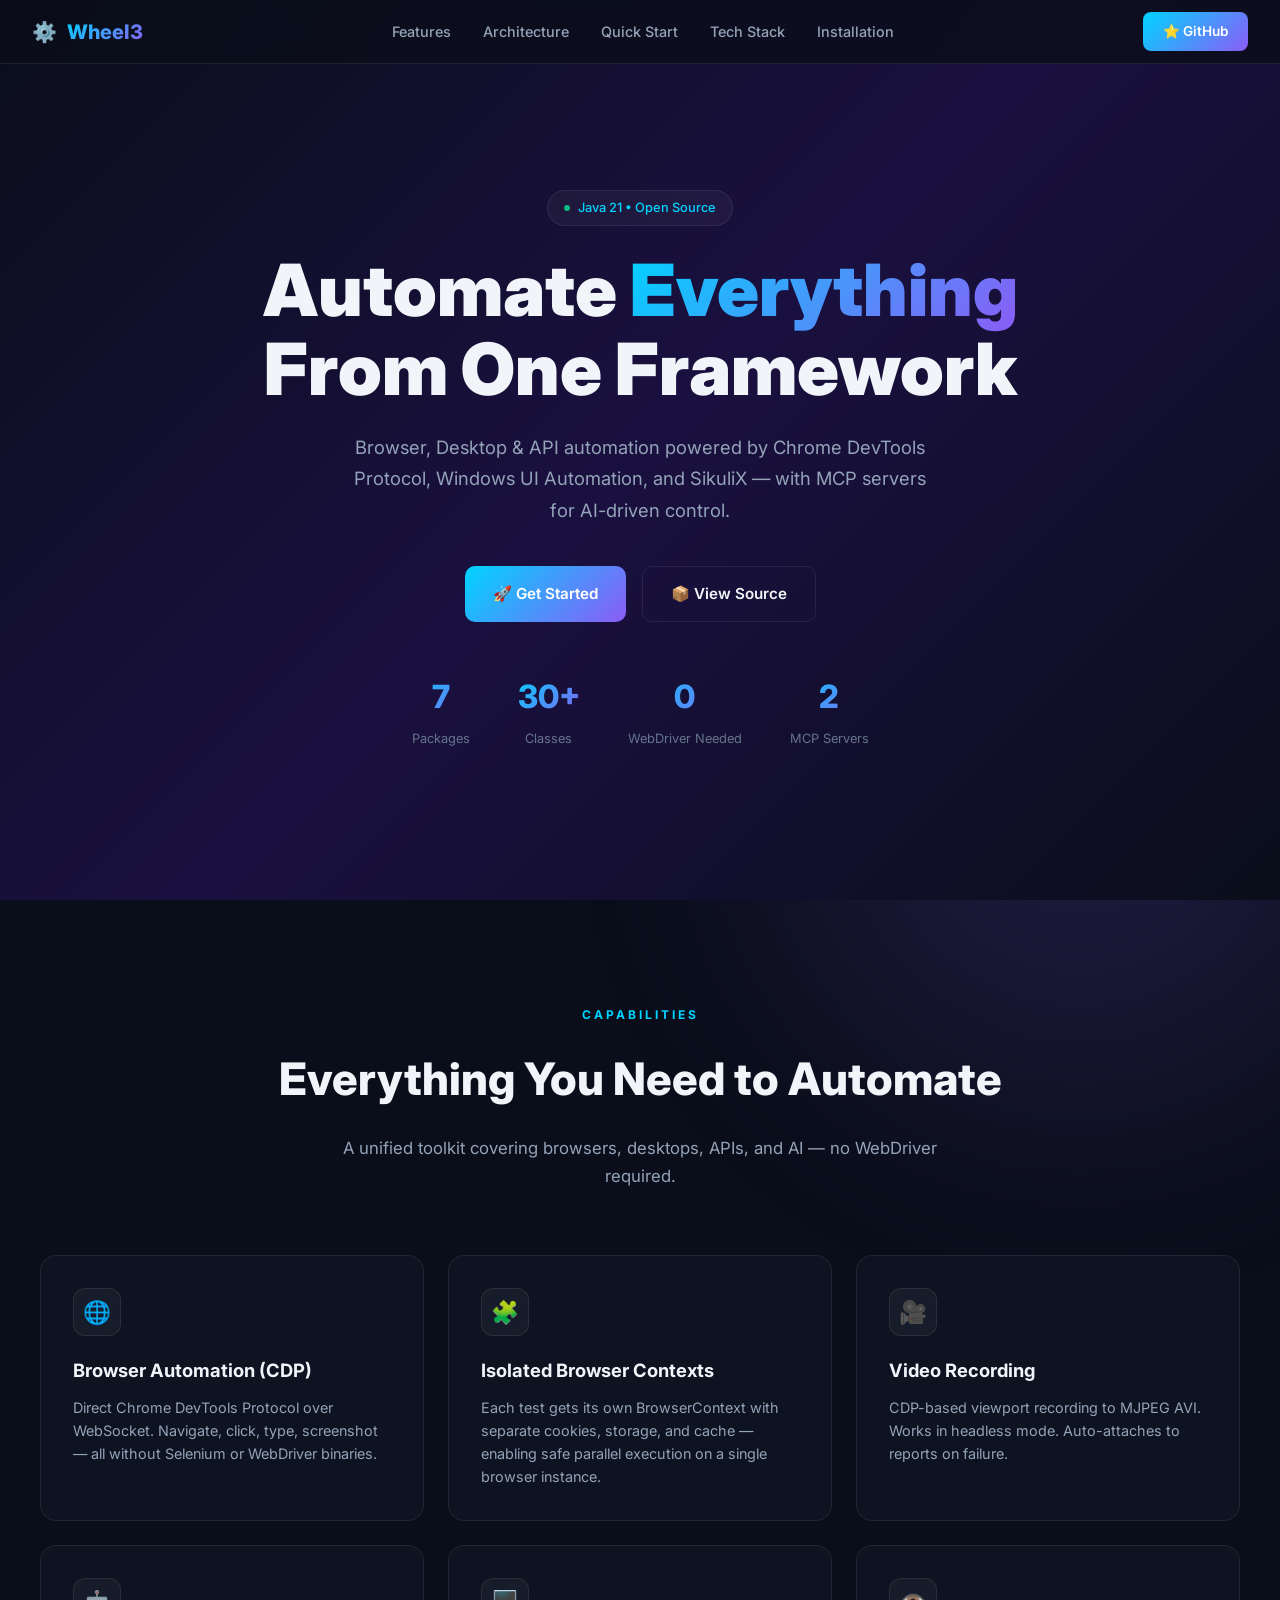
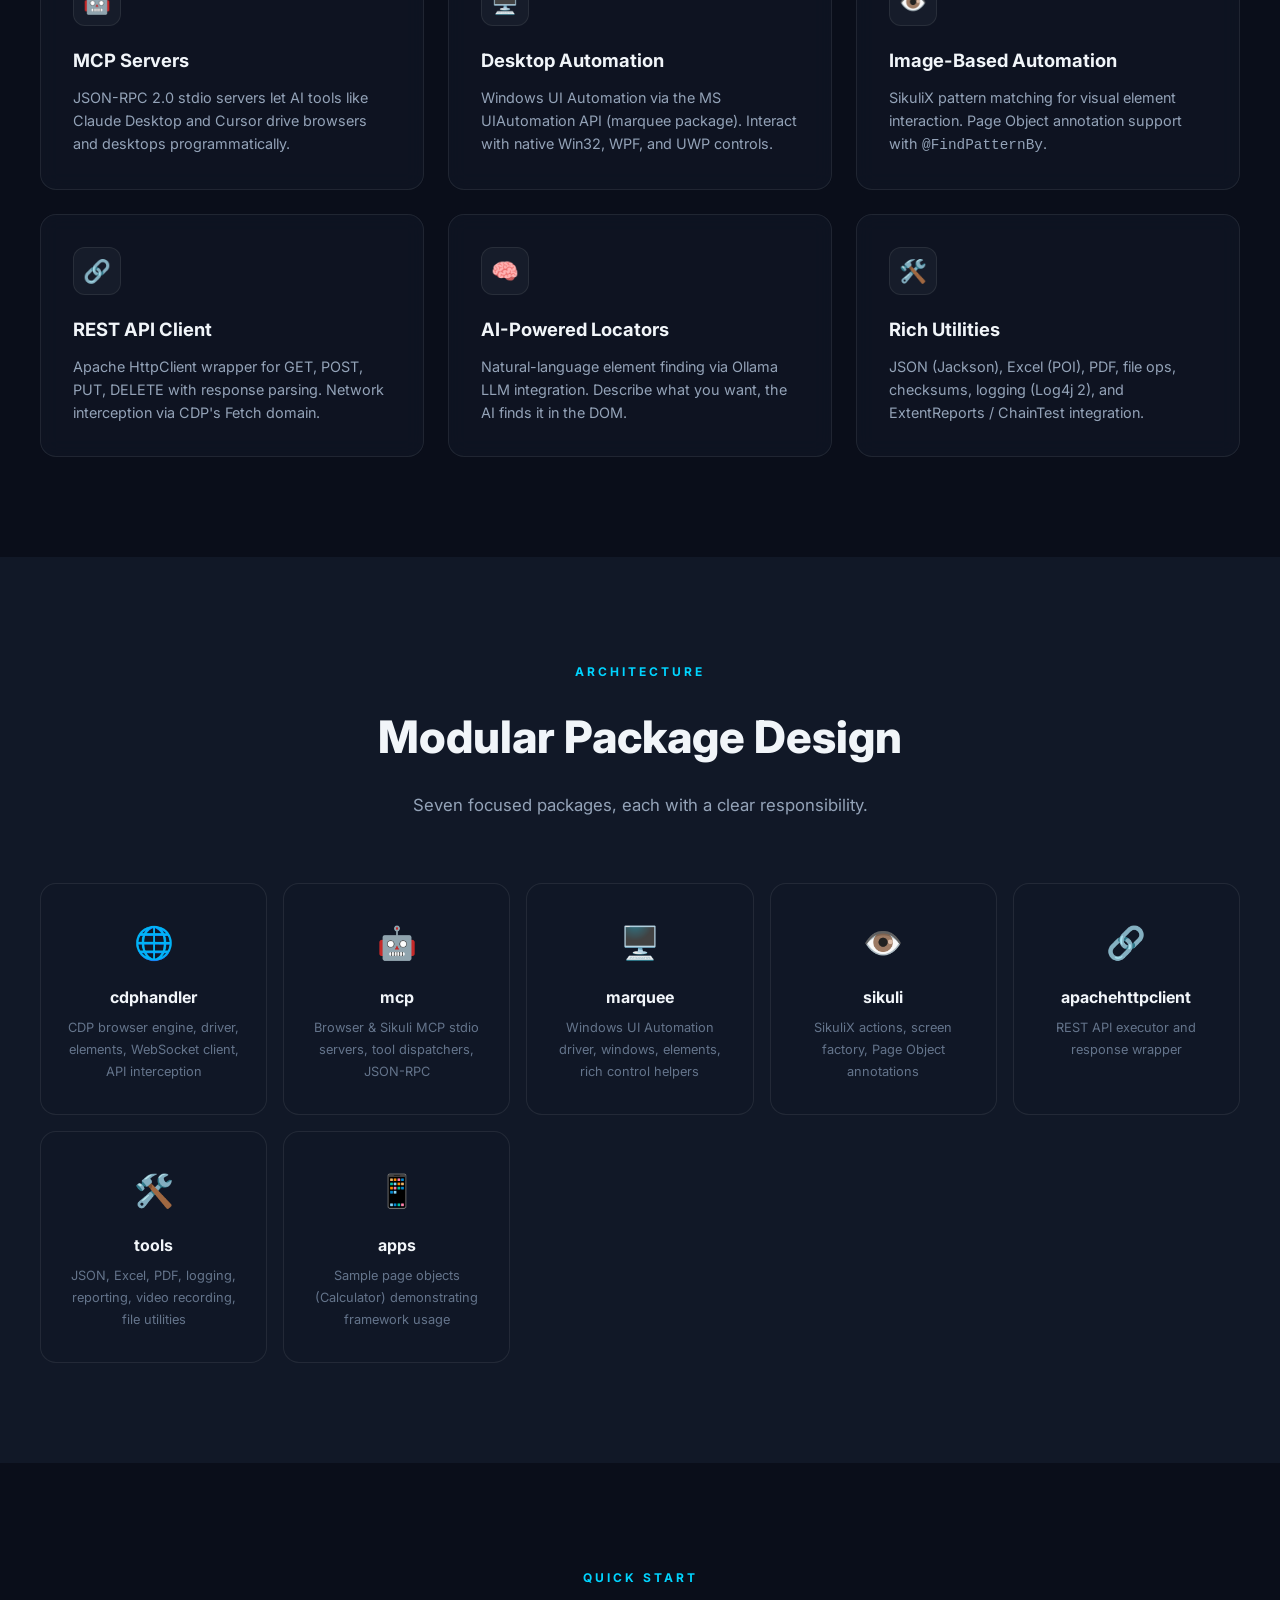
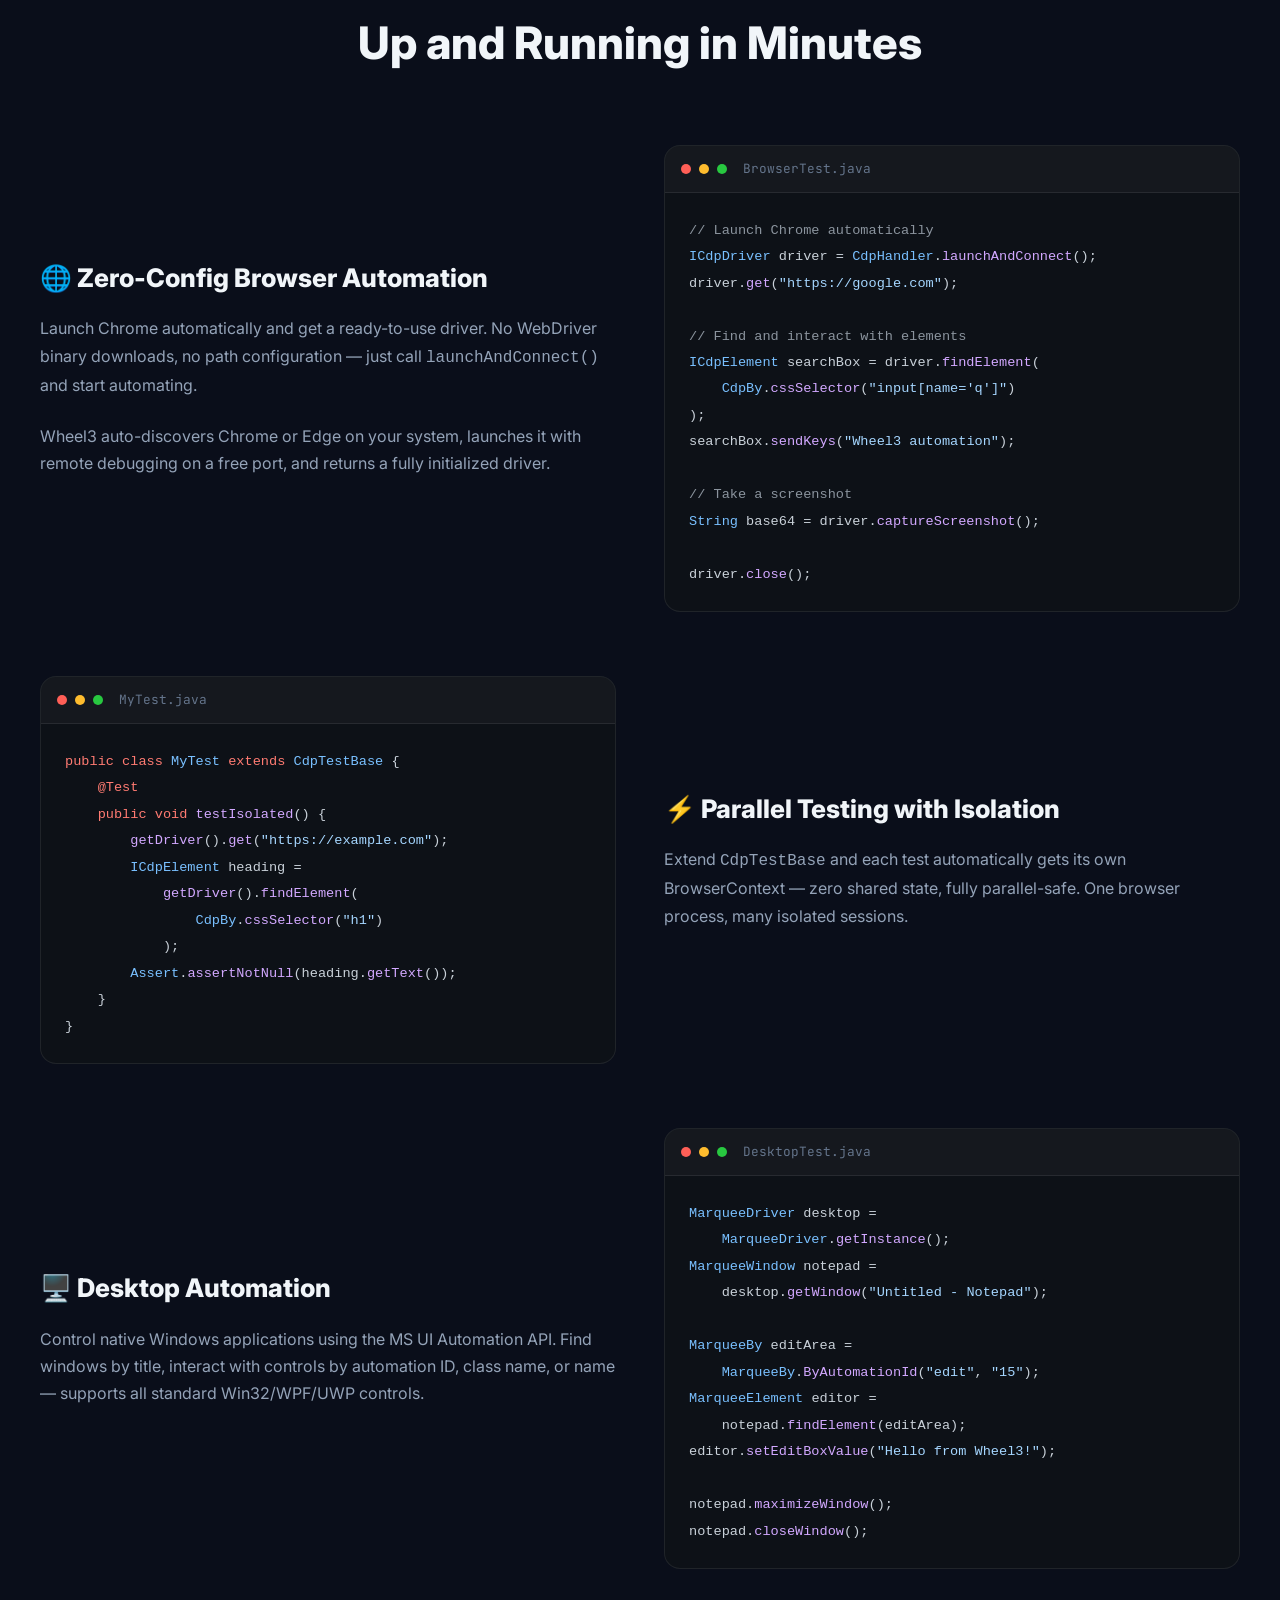
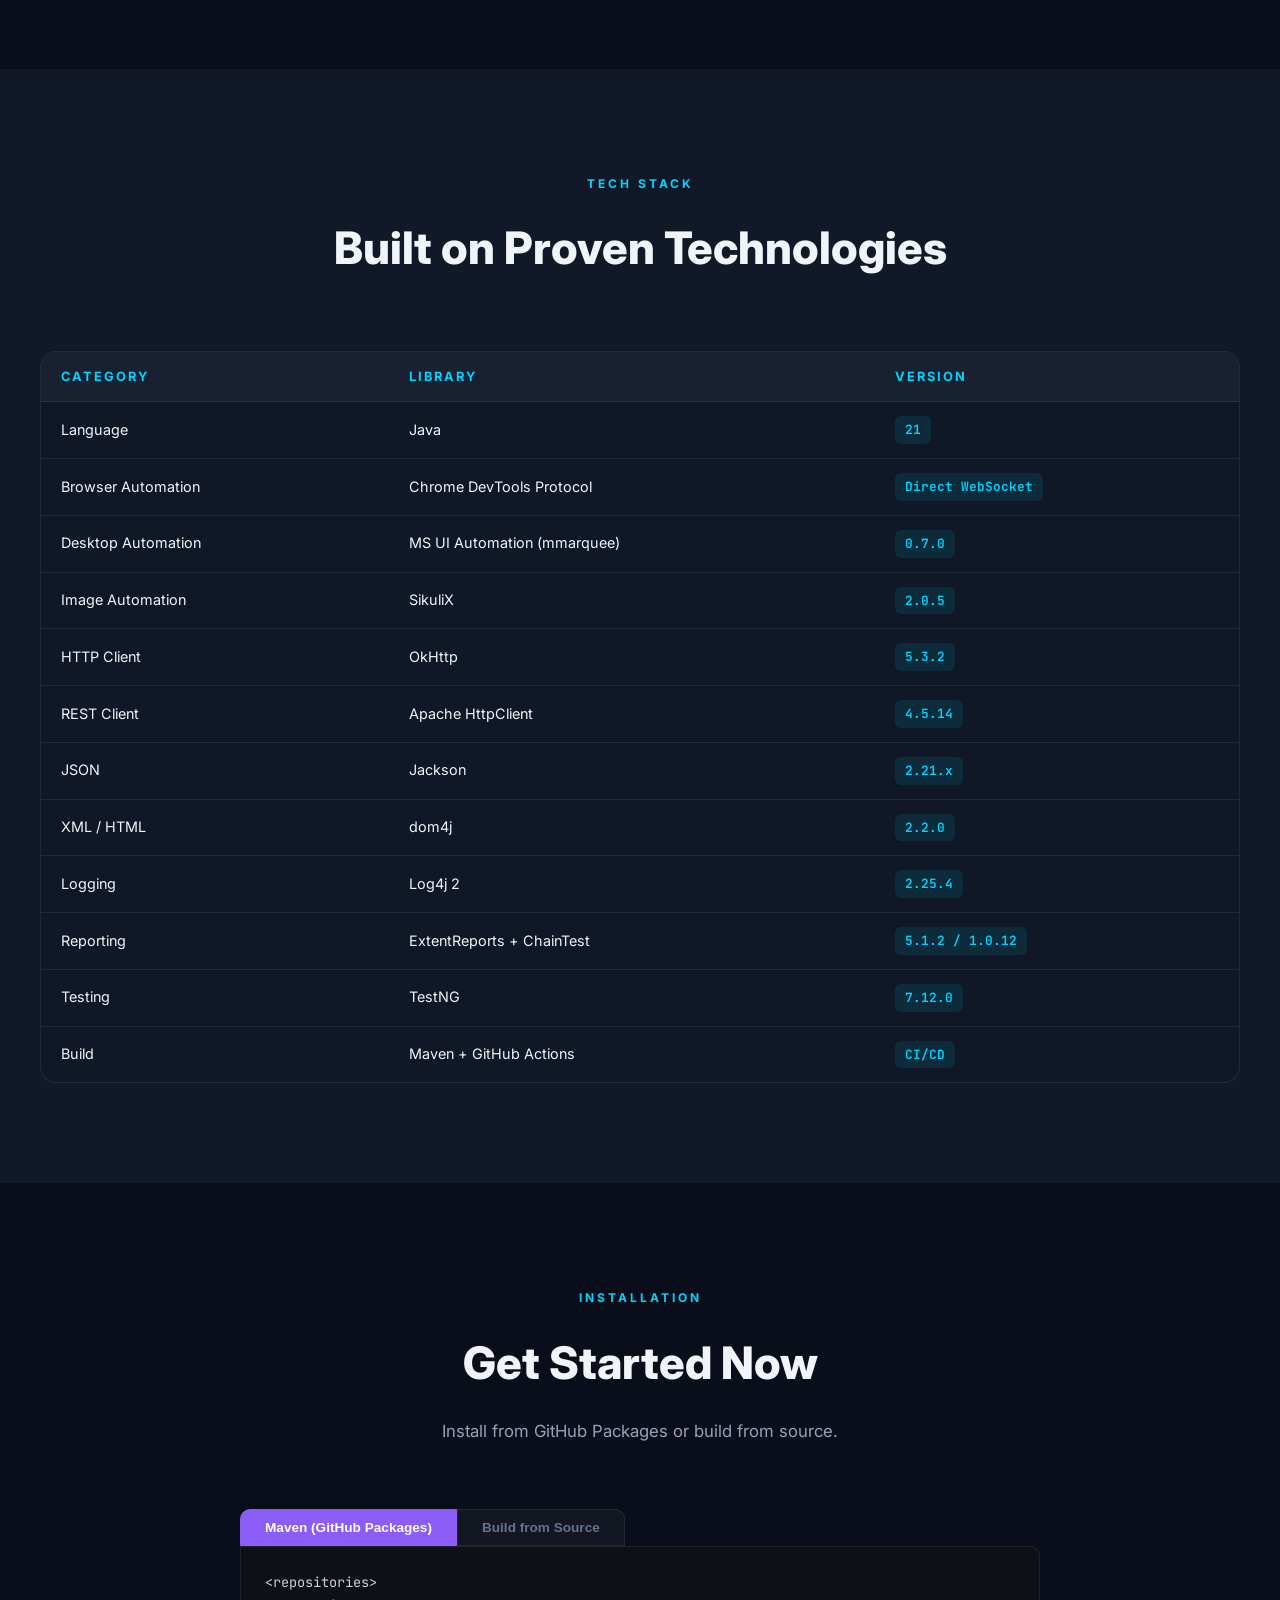
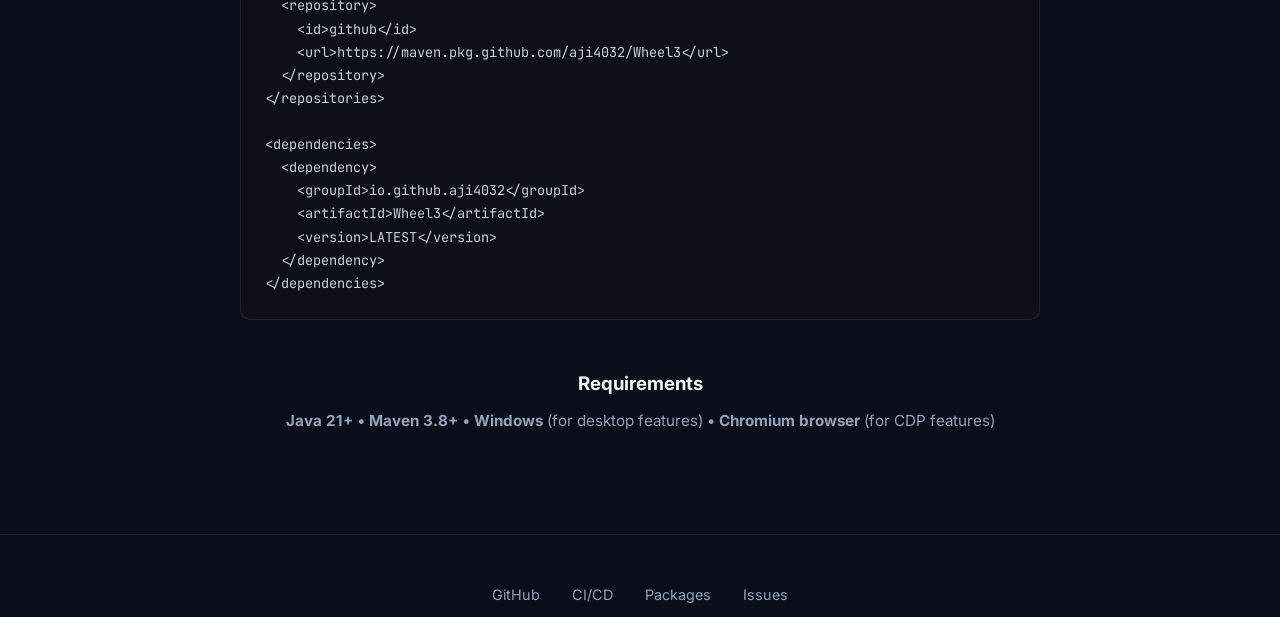
==== docs/index.html @ 2f79ff1a "[Ajith] || Enable Github pages" ====
<!DOCTYPE html>
<html lang="en">
<head>
  <meta charset="UTF-8" />
  <meta name="viewport" content="width=device-width, initial-scale=1.0" />
  <title>Wheel3 — Java Automation Framework</title>
  <meta name="description" content="A Java automation framework for browser, desktop, and API testing — powered by Chrome DevTools Protocol (CDP), Windows UI Automation, and SikuliX." />
  <meta name="keywords" content="Java, automation, CDP, Chrome DevTools Protocol, desktop testing, SikuliX, MCP, UI Automation" />
  <meta property="og:title" content="Wheel3 — Java Automation Framework" />
  <meta property="og:description" content="Browser, Desktop & API automation powered by CDP, Windows UI Automation, and SikuliX." />
  <meta property="og:type" content="website" />
  <link rel="stylesheet" href="style.css" />
</head>
<body>

<!-- Background Effects -->
<div class="bg-grid"></div>
<div class="bg-glow bg-glow--cyan"></div>
<div class="bg-glow bg-glow--violet"></div>

<!-- Navbar -->
<nav class="navbar" id="navbar">
  <a href="#" class="nav-brand">⚙️ <span>Wheel3</span></a>
  <ul class="nav-links" id="navLinks">
    <li><a href="#features">Features</a></li>
    <li><a href="#architecture">Architecture</a></li>
    <li><a href="#quickstart">Quick Start</a></li>
    <li><a href="#techstack">Tech Stack</a></li>
    <li><a href="#installation">Installation</a></li>
  </ul>
  <a href="https://github.com/aji4032/Wheel3" class="nav-cta" target="_blank">⭐ GitHub</a>
  <button class="mobile-toggle" id="mobileToggle" aria-label="Toggle menu">☰</button>
</nav>

<!-- Hero Section -->
<section class="hero" id="hero">
  <div class="hero-content">
    <div class="hero-badge">
      <span class="dot"></span>
      Java 21 &bull; Open Source
    </div>
    <h1>
      Automate <span class="gradient-text">Everything</span><br/>
      From One Framework
    </h1>
    <p>Browser, Desktop & API automation powered by Chrome DevTools Protocol, Windows UI Automation, and SikuliX — with MCP servers for AI-driven control.</p>
    <div class="hero-actions">
      <a href="#quickstart" class="btn btn--primary">🚀 Get Started</a>
      <a href="https://github.com/aji4032/Wheel3" class="btn btn--outline" target="_blank">📦 View Source</a>
    </div>
    <div class="hero-stats">
      <div class="hero-stat">
        <div class="value">7</div>
        <div class="label">Packages</div>
      </div>
      <div class="hero-stat">
        <div class="value">30+</div>
        <div class="label">Classes</div>
      </div>
      <div class="hero-stat">
        <div class="value">0</div>
        <div class="label">WebDriver Needed</div>
      </div>
      <div class="hero-stat">
        <div class="value">2</div>
        <div class="label">MCP Servers</div>
      </div>
    </div>
  </div>
</section>

<!-- Features -->
<section id="features">
  <div class="container">
    <div class="section-header fade-in">
      <span class="section-label">Capabilities</span>
      <h2 class="section-title">Everything You Need to Automate</h2>
      <p class="section-desc">A unified toolkit covering browsers, desktops, APIs, and AI — no WebDriver required.</p>
    </div>
    <div class="features-grid">
      <div class="feature-card fade-in">
        <div class="feature-icon">🌐</div>
        <h3>Browser Automation (CDP)</h3>
        <p>Direct Chrome DevTools Protocol over WebSocket. Navigate, click, type, screenshot — all without Selenium or WebDriver binaries.</p>
      </div>
      <div class="feature-card fade-in">
        <div class="feature-icon">🧩</div>
        <h3>Isolated Browser Contexts</h3>
        <p>Each test gets its own BrowserContext with separate cookies, storage, and cache — enabling safe parallel execution on a single browser instance.</p>
      </div>
      <div class="feature-card fade-in">
        <div class="feature-icon">🎥</div>
        <h3>Video Recording</h3>
        <p>CDP-based viewport recording to MJPEG AVI. Works in headless mode. Auto-attaches to reports on failure.</p>
      </div>
      <div class="feature-card fade-in">
        <div class="feature-icon">🤖</div>
        <h3>MCP Servers</h3>
        <p>JSON-RPC 2.0 stdio servers let AI tools like Claude Desktop and Cursor drive browsers and desktops programmatically.</p>
      </div>
      <div class="feature-card fade-in">
        <div class="feature-icon">🖥️</div>
        <h3>Desktop Automation</h3>
        <p>Windows UI Automation via the MS UIAutomation API (marquee package). Interact with native Win32, WPF, and UWP controls.</p>
      </div>
      <div class="feature-card fade-in">
        <div class="feature-icon">👁️</div>
        <h3>Image-Based Automation</h3>
        <p>SikuliX pattern matching for visual element interaction. Page Object annotation support with <code>@FindPatternBy</code>.</p>
      </div>
      <div class="feature-card fade-in">
        <div class="feature-icon">🔗</div>
        <h3>REST API Client</h3>
        <p>Apache HttpClient wrapper for GET, POST, PUT, DELETE with response parsing. Network interception via CDP's Fetch domain.</p>
      </div>
      <div class="feature-card fade-in">
        <div class="feature-icon">🧠</div>
        <h3>AI-Powered Locators</h3>
        <p>Natural-language element finding via Ollama LLM integration. Describe what you want, the AI finds it in the DOM.</p>
      </div>
      <div class="feature-card fade-in">
        <div class="feature-icon">🛠️</div>
        <h3>Rich Utilities</h3>
        <p>JSON (Jackson), Excel (POI), PDF, file ops, checksums, logging (Log4j 2), and ExtentReports / ChainTest integration.</p>
      </div>
    </div>
  </div>
</section>

<!-- Architecture -->
<section id="architecture" style="background: var(--bg-secondary);">
  <div class="container">
    <div class="section-header fade-in">
      <span class="section-label">Architecture</span>
      <h2 class="section-title">Modular Package Design</h2>
      <p class="section-desc">Seven focused packages, each with a clear responsibility.</p>
    </div>
    <div class="arch-grid">
      <div class="arch-card fade-in">
        <div class="arch-icon">🌐</div>
        <h4>cdphandler</h4>
        <p>CDP browser engine, driver, elements, WebSocket client, API interception</p>
      </div>
      <div class="arch-card fade-in">
        <div class="arch-icon">🤖</div>
        <h4>mcp</h4>
        <p>Browser & Sikuli MCP stdio servers, tool dispatchers, JSON-RPC</p>
      </div>
      <div class="arch-card fade-in">
        <div class="arch-icon">🖥️</div>
        <h4>marquee</h4>
        <p>Windows UI Automation driver, windows, elements, rich control helpers</p>
      </div>
      <div class="arch-card fade-in">
        <div class="arch-icon">👁️</div>
        <h4>sikuli</h4>
        <p>SikuliX actions, screen factory, Page Object annotations</p>
      </div>
      <div class="arch-card fade-in">
        <div class="arch-icon">🔗</div>
        <h4>apachehttpclient</h4>
        <p>REST API executor and response wrapper</p>
      </div>
      <div class="arch-card fade-in">
        <div class="arch-icon">🛠️</div>
        <h4>tools</h4>
        <p>JSON, Excel, PDF, logging, reporting, video recording, file utilities</p>
      </div>
      <div class="arch-card fade-in">
        <div class="arch-icon">📱</div>
        <h4>apps</h4>
        <p>Sample page objects (Calculator) demonstrating framework usage</p>
      </div>
    </div>
  </div>
</section>

<!-- Quick Start -->
<section id="quickstart">
  <div class="container">
    <div class="section-header fade-in">
      <span class="section-label">Quick Start</span>
      <h2 class="section-title">Up and Running in Minutes</h2>
    </div>

    <!-- Zero-Config Browser -->
    <div class="code-section fade-in" style="margin-bottom: 4rem;">
      <div class="code-info">
        <h3>🌐 Zero-Config Browser Automation</h3>
        <p>Launch Chrome automatically and get a ready-to-use driver. No WebDriver binary downloads, no path configuration — just call <code>launchAndConnect()</code> and start automating.</p>
        <p>Wheel3 auto-discovers Chrome or Edge on your system, launches it with remote debugging on a free port, and returns a fully initialized driver.</p>
      </div>
      <div class="code-block">
        <div class="code-block-header">
          <span class="code-dot code-dot--red"></span>
          <span class="code-dot code-dot--yellow"></span>
          <span class="code-dot code-dot--green"></span>
          <span class="code-block-title">BrowserTest.java</span>
        </div>
        <pre><code><span class="cmt">// Launch Chrome automatically</span>
<span class="type">ICdpDriver</span> driver = <span class="type">CdpHandler</span>.<span class="fn">launchAndConnect</span>();
driver.<span class="fn">get</span>(<span class="str">"https://google.com"</span>);

<span class="cmt">// Find and interact with elements</span>
<span class="type">ICdpElement</span> searchBox = driver.<span class="fn">findElement</span>(
    <span class="type">CdpBy</span>.<span class="fn">cssSelector</span>(<span class="str">"input[name='q']"</span>)
);
searchBox.<span class="fn">sendKeys</span>(<span class="str">"Wheel3 automation"</span>);

<span class="cmt">// Take a screenshot</span>
<span class="type">String</span> base64 = driver.<span class="fn">captureScreenshot</span>();

driver.<span class="fn">close</span>();</code></pre>
      </div>
    </div>

    <!-- Parallel Testing -->
    <div class="code-section fade-in" style="margin-bottom: 4rem; direction: rtl;">
      <div class="code-info" style="direction: ltr;">
        <h3>⚡ Parallel Testing with Isolation</h3>
        <p>Extend <code>CdpTestBase</code> and each test automatically gets its own BrowserContext — zero shared state, fully parallel-safe. One browser process, many isolated sessions.</p>
      </div>
      <div class="code-block" style="direction: ltr;">
        <div class="code-block-header">
          <span class="code-dot code-dot--red"></span>
          <span class="code-dot code-dot--yellow"></span>
          <span class="code-dot code-dot--green"></span>
          <span class="code-block-title">MyTest.java</span>
        </div>
        <pre><code><span class="kw">public class</span> <span class="type">MyTest</span> <span class="kw">extends</span> <span class="type">CdpTestBase</span> {
    <span class="kw">@Test</span>
    <span class="kw">public void</span> <span class="fn">testIsolated</span>() {
        <span class="fn">getDriver</span>().<span class="fn">get</span>(<span class="str">"https://example.com"</span>);
        <span class="type">ICdpElement</span> heading =
            <span class="fn">getDriver</span>().<span class="fn">findElement</span>(
                <span class="type">CdpBy</span>.<span class="fn">cssSelector</span>(<span class="str">"h1"</span>)
            );
        <span class="type">Assert</span>.<span class="fn">assertNotNull</span>(heading.<span class="fn">getText</span>());
    }
}</code></pre>
      </div>
    </div>

    <!-- Desktop Automation -->
    <div class="code-section fade-in">
      <div class="code-info">
        <h3>🖥️ Desktop Automation</h3>
        <p>Control native Windows applications using the MS UI Automation API. Find windows by title, interact with controls by automation ID, class name, or name — supports all standard Win32/WPF/UWP controls.</p>
      </div>
      <div class="code-block">
        <div class="code-block-header">
          <span class="code-dot code-dot--red"></span>
          <span class="code-dot code-dot--yellow"></span>
          <span class="code-dot code-dot--green"></span>
          <span class="code-block-title">DesktopTest.java</span>
        </div>
        <pre><code><span class="type">MarqueeDriver</span> desktop =
    <span class="type">MarqueeDriver</span>.<span class="fn">getInstance</span>();
<span class="type">MarqueeWindow</span> notepad =
    desktop.<span class="fn">getWindow</span>(<span class="str">"Untitled - Notepad"</span>);

<span class="type">MarqueeBy</span> editArea =
    <span class="type">MarqueeBy</span>.<span class="fn">ByAutomationId</span>(<span class="str">"edit"</span>, <span class="str">"15"</span>);
<span class="type">MarqueeElement</span> editor =
    notepad.<span class="fn">findElement</span>(editArea);
editor.<span class="fn">setEditBoxValue</span>(<span class="str">"Hello from Wheel3!"</span>);

notepad.<span class="fn">maximizeWindow</span>();
notepad.<span class="fn">closeWindow</span>();</code></pre>
      </div>
    </div>
  </div>
</section>

<!-- Tech Stack -->
<section id="techstack" style="background: var(--bg-secondary);">
  <div class="container">
    <div class="section-header fade-in">
      <span class="section-label">Tech Stack</span>
      <h2 class="section-title">Built on Proven Technologies</h2>
    </div>
    <div class="fade-in">
      <table class="tech-table">
        <thead>
          <tr><th>Category</th><th>Library</th><th>Version</th></tr>
        </thead>
        <tbody>
          <tr><td>Language</td><td>Java</td><td><span class="tech-badge">21</span></td></tr>
          <tr><td>Browser Automation</td><td>Chrome DevTools Protocol</td><td><span class="tech-badge">Direct WebSocket</span></td></tr>
          <tr><td>Desktop Automation</td><td>MS UI Automation (mmarquee)</td><td><span class="tech-badge">0.7.0</span></td></tr>
          <tr><td>Image Automation</td><td>SikuliX</td><td><span class="tech-badge">2.0.5</span></td></tr>
          <tr><td>HTTP Client</td><td>OkHttp</td><td><span class="tech-badge">5.3.2</span></td></tr>
          <tr><td>REST Client</td><td>Apache HttpClient</td><td><span class="tech-badge">4.5.14</span></td></tr>
          <tr><td>JSON</td><td>Jackson</td><td><span class="tech-badge">2.21.x</span></td></tr>
          <tr><td>XML / HTML</td><td>dom4j</td><td><span class="tech-badge">2.2.0</span></td></tr>
          <tr><td>Logging</td><td>Log4j 2</td><td><span class="tech-badge">2.25.4</span></td></tr>
          <tr><td>Reporting</td><td>ExtentReports + ChainTest</td><td><span class="tech-badge">5.1.2 / 1.0.12</span></td></tr>
          <tr><td>Testing</td><td>TestNG</td><td><span class="tech-badge">7.12.0</span></td></tr>
          <tr><td>Build</td><td>Maven + GitHub Actions</td><td><span class="tech-badge">CI/CD</span></td></tr>
        </tbody>
      </table>
    </div>
  </div>
</section>

<!-- Installation -->
<section id="installation">
  <div class="container">
    <div class="section-header fade-in">
      <span class="section-label">Installation</span>
      <h2 class="section-title">Get Started Now</h2>
      <p class="section-desc">Install from GitHub Packages or build from source.</p>
    </div>
    <div class="fade-in" style="max-width: 800px; margin: 0 auto;">
      <div class="install-tabs">
        <button class="install-tab active" data-tab="maven">Maven (GitHub Packages)</button>
        <button class="install-tab" data-tab="source">Build from Source</button>
      </div>
      <div class="install-content active" id="tab-maven">
<pre>&lt;repositories&gt;
  &lt;repository&gt;
    &lt;id&gt;github&lt;/id&gt;
    &lt;url&gt;https://maven.pkg.github.com/aji4032/Wheel3&lt;/url&gt;
  &lt;/repository&gt;
&lt;/repositories&gt;

&lt;dependencies&gt;
  &lt;dependency&gt;
    &lt;groupId&gt;io.github.aji4032&lt;/groupId&gt;
    &lt;artifactId&gt;Wheel3&lt;/artifactId&gt;
    &lt;version&gt;LATEST&lt;/version&gt;
  &lt;/dependency&gt;
&lt;/dependencies&gt;</pre>
      </div>
      <div class="install-content" id="tab-source">
<pre>git clone https://github.com/aji4032/Wheel3.git
cd Wheel3
mvn clean package</pre>
      </div>
    </div>

    <div style="text-align: center; margin-top: 3rem;" class="fade-in">
      <h3 style="margin-bottom: 0.5rem;">Requirements</h3>
      <p style="color: var(--text-secondary); font-size: 0.95rem;">
        <strong>Java 21+</strong> &bull;
        <strong>Maven 3.8+</strong> &bull;
        <strong>Windows</strong> (for desktop features) &bull;
        <strong>Chromium browser</strong> (for CDP features)
      </p>
    </div>
  </div>
</section>

<!-- Footer -->
<footer class="footer">
  <div class="footer-links">
    <a href="https://github.com/aji4032/Wheel3" target="_blank">GitHub</a>
    <a href="https://github.com/aji4032/Wheel3/actions" target="_blank">CI/CD</a>
    <a href="https://github.com/aji4032/Wheel3/packages" target="_blank">Packages</a>
    <a href="https://github.com/aji4032/Wheel3/issues" target="_blank">Issues</a>
  </div>
  <p>Built with ❤️ by <a href="https://github.com/aji4032" target="_blank">aji4032</a> &bull; Wheel3 Automation Framework</p>
</footer>

<script>
// Navbar scroll effect
const navbar = document.getElementById('navbar');
window.addEventListener('scroll', () => {
  navbar.classList.toggle('scrolled', window.scrollY > 50);
});

// Mobile menu toggle
document.getElementById('mobileToggle').addEventListener('click', () => {
  document.getElementById('navLinks').classList.toggle('open');
});

// Scroll-triggered fade-in
const observer = new IntersectionObserver((entries) => {
  entries.forEach((entry, i) => {
    if (entry.isIntersecting) {
      setTimeout(() => entry.target.classList.add('visible'), i * 80);
      observer.unobserve(entry.target);
    }
  });
}, { threshold: 0.1 });
document.querySelectorAll('.fade-in').forEach(el => observer.observe(el));

// Install tabs
document.querySelectorAll('.install-tab').forEach(tab => {
  tab.addEventListener('click', () => {
    document.querySelectorAll('.install-tab').forEach(t => t.classList.remove('active'));
    document.querySelectorAll('.install-content').forEach(c => c.classList.remove('active'));
    tab.classList.add('active');
    document.getElementById('tab-' + tab.dataset.tab).classList.add('active');
  });
});
</script>

</body>
</html>
---- docs/style.css ----
/* ===== Reset & Base ===== */
@import url('https://fonts.googleapis.com/css2?family=Inter:wght@300;400;500;600;700;800;900&family=JetBrains+Mono:wght@400;500;600&display=swap');

*, *::before, *::after { margin: 0; padding: 0; box-sizing: border-box; }

:root {
  --bg-primary: #0a0e1a;
  --bg-secondary: #111827;
  --bg-card: rgba(17, 24, 39, 0.6);
  --bg-glass: rgba(255,255,255,0.04);
  --border-glass: rgba(255,255,255,0.08);
  --text-primary: #f1f5f9;
  --text-secondary: #94a3b8;
  --text-muted: #64748b;
  --accent-cyan: #00d4ff;
  --accent-violet: #8b5cf6;
  --accent-pink: #ec4899;
  --accent-green: #10b981;
  --accent-orange: #f59e0b;
  --gradient-primary: linear-gradient(135deg, #00d4ff, #8b5cf6);
  --gradient-hero: linear-gradient(135deg, #0a0e1a 0%, #1a1040 50%, #0a0e1a 100%);
  --radius: 16px;
  --radius-sm: 10px;
  --shadow-glow: 0 0 60px rgba(0,212,255,0.08);
  --transition: 0.3s cubic-bezier(0.4, 0, 0.2, 1);
}

html { scroll-behavior: smooth; font-size: 16px; }

body {
  font-family: 'Inter', -apple-system, sans-serif;
  background: var(--bg-primary);
  color: var(--text-primary);
  line-height: 1.7;
  overflow-x: hidden;
}

/* ===== Scrollbar ===== */
::-webkit-scrollbar { width: 8px; }
::-webkit-scrollbar-track { background: var(--bg-primary); }
::-webkit-scrollbar-thumb { background: var(--accent-violet); border-radius: 4px; }

/* ===== Animated Background ===== */
.bg-grid {
  position: fixed; inset: 0; z-index: 0; pointer-events: none;
  background-image:
    linear-gradient(rgba(255,255,255,0.02) 1px, transparent 1px),
    linear-gradient(90deg, rgba(255,255,255,0.02) 1px, transparent 1px);
  background-size: 60px 60px;
}

.bg-glow {
  position: fixed; z-index: 0; pointer-events: none;
  width: 600px; height: 600px; border-radius: 50%;
  filter: blur(120px); opacity: 0.15;
}
.bg-glow--cyan { top: -200px; left: -100px; background: var(--accent-cyan); }
.bg-glow--violet { bottom: -200px; right: -100px; background: var(--accent-violet); }

/* ===== Navbar ===== */
.navbar {
  position: fixed; top: 0; left: 0; right: 0; z-index: 100;
  padding: 0 2rem; height: 64px;
  display: flex; align-items: center; justify-content: space-between;
  background: rgba(10, 14, 26, 0.8);
  backdrop-filter: blur(20px);
  border-bottom: 1px solid var(--border-glass);
  transition: var(--transition);
}
.navbar.scrolled { box-shadow: 0 4px 30px rgba(0,0,0,0.3); }
.nav-brand {
  display: flex; align-items: center; gap: 10px;
  font-weight: 800; font-size: 1.25rem;
  text-decoration: none; color: var(--text-primary);
}
.nav-brand span {
  background: var(--gradient-primary);
  -webkit-background-clip: text; -webkit-text-fill-color: transparent;
}
.nav-links { display: flex; gap: 2rem; list-style: none; }
.nav-links a {
  color: var(--text-secondary); text-decoration: none;
  font-size: 0.9rem; font-weight: 500;
  transition: var(--transition); position: relative;
}
.nav-links a:hover { color: var(--text-primary); }
.nav-links a::after {
  content: ''; position: absolute; bottom: -4px; left: 0;
  width: 0; height: 2px;
  background: var(--gradient-primary);
  transition: var(--transition);
}
.nav-links a:hover::after { width: 100%; }
.nav-cta {
  padding: 8px 20px; border-radius: 8px; font-size: 0.85rem;
  font-weight: 600; text-decoration: none;
  background: var(--gradient-primary); color: #fff;
  transition: var(--transition);
}
.nav-cta:hover { transform: translateY(-1px); box-shadow: 0 4px 20px rgba(0,212,255,0.3); }

.mobile-toggle { display: none; background: none; border: none; color: var(--text-primary); cursor: pointer; font-size: 1.5rem; }

/* ===== Hero ===== */
.hero {
  position: relative; z-index: 1;
  min-height: 100vh; display: flex; align-items: center; justify-content: center;
  text-align: center; padding: 120px 2rem 80px;
  background: var(--gradient-hero);
}
.hero-content { max-width: 800px; }
.hero-badge {
  display: inline-flex; align-items: center; gap: 8px;
  padding: 6px 16px; border-radius: 999px; font-size: 0.8rem;
  background: var(--bg-glass); border: 1px solid var(--border-glass);
  color: var(--accent-cyan); font-weight: 500;
  margin-bottom: 1.5rem;
  animation: fadeInUp 0.6s ease;
}
.hero-badge .dot { width: 6px; height: 6px; border-radius: 50%; background: var(--accent-green); animation: pulse 2s infinite; }

.hero h1 {
  font-size: clamp(2.5rem, 6vw, 4.5rem);
  font-weight: 900; line-height: 1.1;
  margin-bottom: 1.5rem;
  animation: fadeInUp 0.6s ease 0.1s both;
}
.hero h1 .gradient-text {
  background: var(--gradient-primary);
  -webkit-background-clip: text; -webkit-text-fill-color: transparent;
}
.hero p {
  font-size: 1.15rem; color: var(--text-secondary);
  max-width: 600px; margin: 0 auto 2.5rem;
  animation: fadeInUp 0.6s ease 0.2s both;
}
.hero-actions {
  display: flex; gap: 1rem; justify-content: center; flex-wrap: wrap;
  animation: fadeInUp 0.6s ease 0.3s both;
}
.btn {
  display: inline-flex; align-items: center; gap: 8px;
  padding: 14px 28px; border-radius: var(--radius-sm);
  font-size: 0.95rem; font-weight: 600;
  text-decoration: none; cursor: pointer; border: none;
  transition: var(--transition);
}
.btn--primary { background: var(--gradient-primary); color: #fff; }
.btn--primary:hover { transform: translateY(-2px); box-shadow: 0 8px 30px rgba(0,212,255,0.25); }
.btn--outline {
  background: transparent; color: var(--text-primary);
  border: 1px solid var(--border-glass);
}
.btn--outline:hover { border-color: var(--accent-cyan); background: var(--bg-glass); }

.hero-stats {
  display: flex; gap: 3rem; justify-content: center; margin-top: 3rem;
  animation: fadeInUp 0.6s ease 0.4s both;
}
.hero-stat { text-align: center; }
.hero-stat .value { font-size: 2rem; font-weight: 800; background: var(--gradient-primary); -webkit-background-clip: text; -webkit-text-fill-color: transparent; }
.hero-stat .label { font-size: 0.8rem; color: var(--text-muted); margin-top: 4px; }

/* ===== Sections ===== */
section { position: relative; z-index: 1; padding: 100px 2rem; }
.container { max-width: 1200px; margin: 0 auto; }
.section-header { text-align: center; margin-bottom: 4rem; }
.section-label {
  display: inline-block; font-size: 0.75rem; font-weight: 700;
  text-transform: uppercase; letter-spacing: 3px;
  color: var(--accent-cyan); margin-bottom: 1rem;
}
.section-title { font-size: clamp(1.8rem, 4vw, 2.8rem); font-weight: 800; margin-bottom: 1rem; }
.section-desc { color: var(--text-secondary); max-width: 600px; margin: 0 auto; font-size: 1.05rem; }

/* ===== Feature Cards ===== */
.features-grid {
  display: grid;
  grid-template-columns: repeat(auto-fit, minmax(320px, 1fr));
  gap: 1.5rem;
}
.feature-card {
  padding: 2rem;
  background: var(--bg-card);
  border: 1px solid var(--border-glass);
  border-radius: var(--radius);
  backdrop-filter: blur(10px);
  transition: var(--transition);
  position: relative; overflow: hidden;
}
.feature-card::before {
  content: ''; position: absolute; top: 0; left: 0; right: 0; height: 2px;
  background: var(--gradient-primary);
  transform: scaleX(0); transform-origin: left;
  transition: transform 0.4s ease;
}
.feature-card:hover::before { transform: scaleX(1); }
.feature-card:hover { transform: translateY(-4px); border-color: rgba(0,212,255,0.2); box-shadow: var(--shadow-glow); }
.feature-icon {
  width: 48px; height: 48px; border-radius: 12px;
  display: flex; align-items: center; justify-content: center;
  font-size: 1.4rem; margin-bottom: 1.2rem;
  background: var(--bg-glass); border: 1px solid var(--border-glass);
}
.feature-card h3 { font-size: 1.15rem; font-weight: 700; margin-bottom: 0.6rem; }
.feature-card p { color: var(--text-secondary); font-size: 0.9rem; line-height: 1.6; }

/* ===== Architecture ===== */
.arch-grid {
  display: grid;
  grid-template-columns: repeat(auto-fit, minmax(200px, 1fr));
  gap: 1rem;
}
.arch-card {
  text-align: center; padding: 2rem 1.5rem;
  background: var(--bg-card); border: 1px solid var(--border-glass);
  border-radius: var(--radius); transition: var(--transition);
}
.arch-card:hover { transform: translateY(-4px); border-color: rgba(139,92,246,0.3); }
.arch-card .arch-icon { font-size: 2rem; margin-bottom: 0.8rem; }
.arch-card h4 { font-size: 1rem; font-weight: 700; margin-bottom: 0.4rem; }
.arch-card p { font-size: 0.8rem; color: var(--text-muted); }

/* ===== Code Block ===== */
.code-section { display: grid; grid-template-columns: 1fr 1fr; gap: 3rem; align-items: center; }
.code-info h3 { font-size: 1.6rem; font-weight: 800; margin-bottom: 1rem; }
.code-info p { color: var(--text-secondary); margin-bottom: 1.5rem; line-height: 1.7; }
.code-block {
  background: #0d1117; border: 1px solid var(--border-glass);
  border-radius: var(--radius); overflow: hidden;
}
.code-block-header {
  display: flex; align-items: center; gap: 8px;
  padding: 12px 16px; background: rgba(255,255,255,0.03);
  border-bottom: 1px solid var(--border-glass);
}
.code-dot { width: 10px; height: 10px; border-radius: 50%; }
.code-dot--red { background: #ff5f57; }
.code-dot--yellow { background: #febc2e; }
.code-dot--green { background: #28c840; }
.code-block-title { margin-left: 8px; font-size: 0.8rem; color: var(--text-muted); font-family: 'JetBrains Mono', monospace; }
.code-block pre {
  padding: 1.5rem; overflow-x: auto; font-size: 0.85rem;
  font-family: 'JetBrains Mono', monospace; line-height: 1.8;
}
.code-block code { color: #c9d1d9; }
.code-block .kw { color: #ff7b72; }
.code-block .type { color: #79c0ff; }
.code-block .str { color: #a5d6ff; }
.code-block .cmt { color: #8b949e; }
.code-block .fn { color: #d2a8ff; }
.code-block .num { color: #79c0ff; }

/* ===== Tech Stack Table ===== */
.tech-table {
  width: 100%; border-collapse: separate; border-spacing: 0;
  background: var(--bg-card); border: 1px solid var(--border-glass);
  border-radius: var(--radius); overflow: hidden;
}
.tech-table th {
  padding: 14px 20px; text-align: left; font-size: 0.8rem;
  text-transform: uppercase; letter-spacing: 2px;
  color: var(--accent-cyan); background: var(--bg-glass);
  border-bottom: 1px solid var(--border-glass);
}
.tech-table td {
  padding: 14px 20px; font-size: 0.9rem;
  border-bottom: 1px solid var(--border-glass);
  transition: var(--transition);
}
.tech-table tr:last-child td { border-bottom: none; }
.tech-table tr:hover td { background: rgba(0,212,255,0.03); }
.tech-badge {
  display: inline-block; padding: 3px 10px;
  border-radius: 6px; font-size: 0.8rem; font-weight: 600;
  font-family: 'JetBrains Mono', monospace;
  background: rgba(0,212,255,0.1); color: var(--accent-cyan);
}

/* ===== Install Block ===== */
.install-tabs { display: flex; gap: 0; margin-bottom: 0; }
.install-tab {
  padding: 10px 24px; background: var(--bg-glass);
  border: 1px solid var(--border-glass); cursor: pointer;
  font-size: 0.85rem; font-weight: 600; color: var(--text-muted);
  transition: var(--transition);
}
.install-tab:first-child { border-radius: var(--radius-sm) 0 0 0; }
.install-tab:last-child { border-radius: 0 var(--radius-sm) 0 0; }
.install-tab.active { background: var(--accent-violet); color: #fff; border-color: var(--accent-violet); }
.install-content {
  background: #0d1117; border: 1px solid var(--border-glass);
  border-radius: 0 var(--radius-sm) var(--radius-sm) var(--radius-sm);
  padding: 1.5rem; display: none;
}
.install-content.active { display: block; }
.install-content pre {
  font-family: 'JetBrains Mono', monospace; font-size: 0.85rem;
  color: #c9d1d9; line-height: 1.7; overflow-x: auto;
}

/* ===== Footer ===== */
.footer {
  position: relative; z-index: 1;
  padding: 3rem 2rem; text-align: center;
  border-top: 1px solid var(--border-glass);
}
.footer p { color: var(--text-muted); font-size: 0.85rem; }
.footer a { color: var(--accent-cyan); text-decoration: none; }
.footer-links { display: flex; gap: 2rem; justify-content: center; margin-bottom: 1rem; }
.footer-links a { color: var(--text-secondary); font-size: 0.9rem; transition: var(--transition); }
.footer-links a:hover { color: var(--accent-cyan); }

/* ===== Animations ===== */
@keyframes fadeInUp {
  from { opacity: 0; transform: translateY(30px); }
  to { opacity: 1; transform: translateY(0); }
}
@keyframes pulse {
  0%, 100% { opacity: 1; }
  50% { opacity: 0.4; }
}
.fade-in {
  opacity: 0; transform: translateY(30px);
  transition: opacity 0.6s ease, transform 0.6s ease;
}
.fade-in.visible { opacity: 1; transform: translateY(0); }

/* ===== Responsive ===== */
@media (max-width: 768px) {
  .nav-links { display: none; }
  .mobile-toggle { display: block; }
  .nav-links.open {
    display: flex; flex-direction: column;
    position: absolute; top: 64px; left: 0; right: 0;
    background: rgba(10,14,26,0.95); backdrop-filter: blur(20px);
    padding: 1rem 2rem; gap: 1rem;
    border-bottom: 1px solid var(--border-glass);
  }
  .hero-stats { gap: 1.5rem; flex-wrap: wrap; }
  .code-section { grid-template-columns: 1fr; }
  .features-grid { grid-template-columns: 1fr; }
  .arch-grid { grid-template-columns: repeat(2, 1fr); }
}
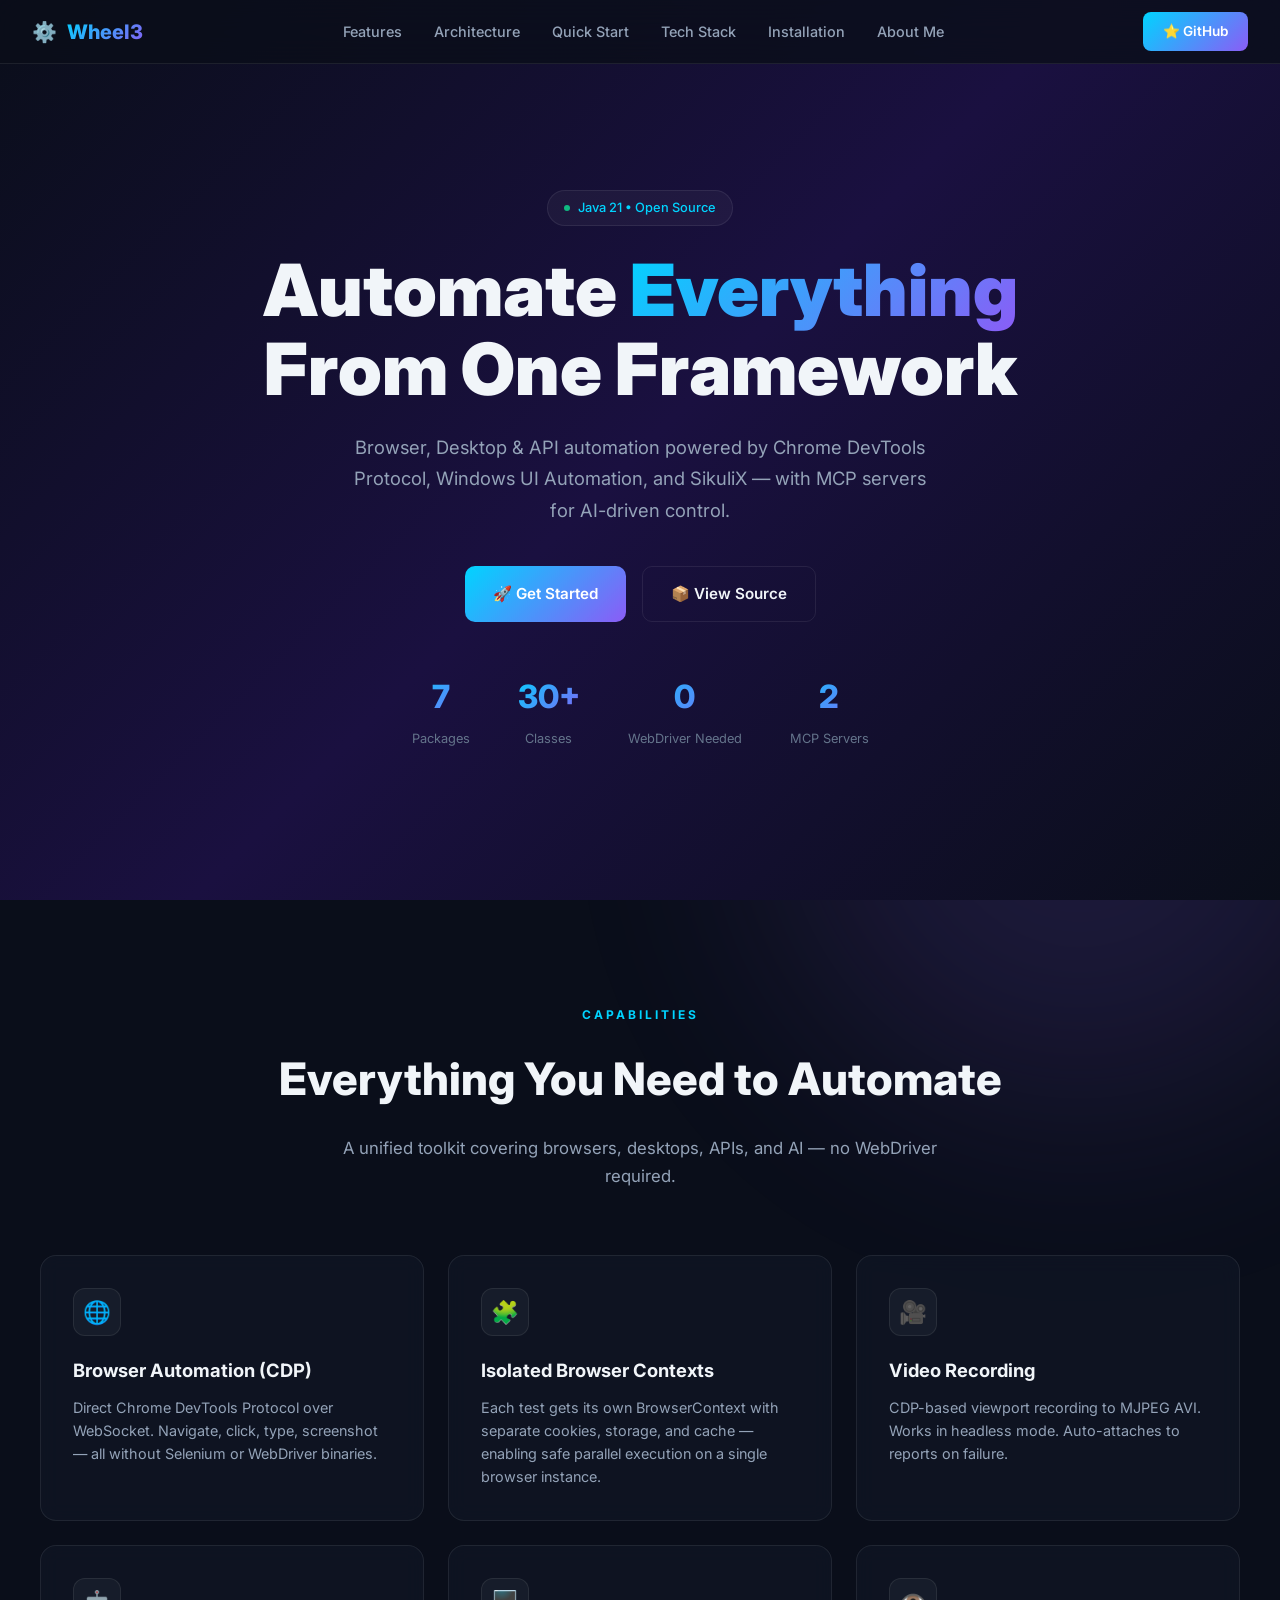
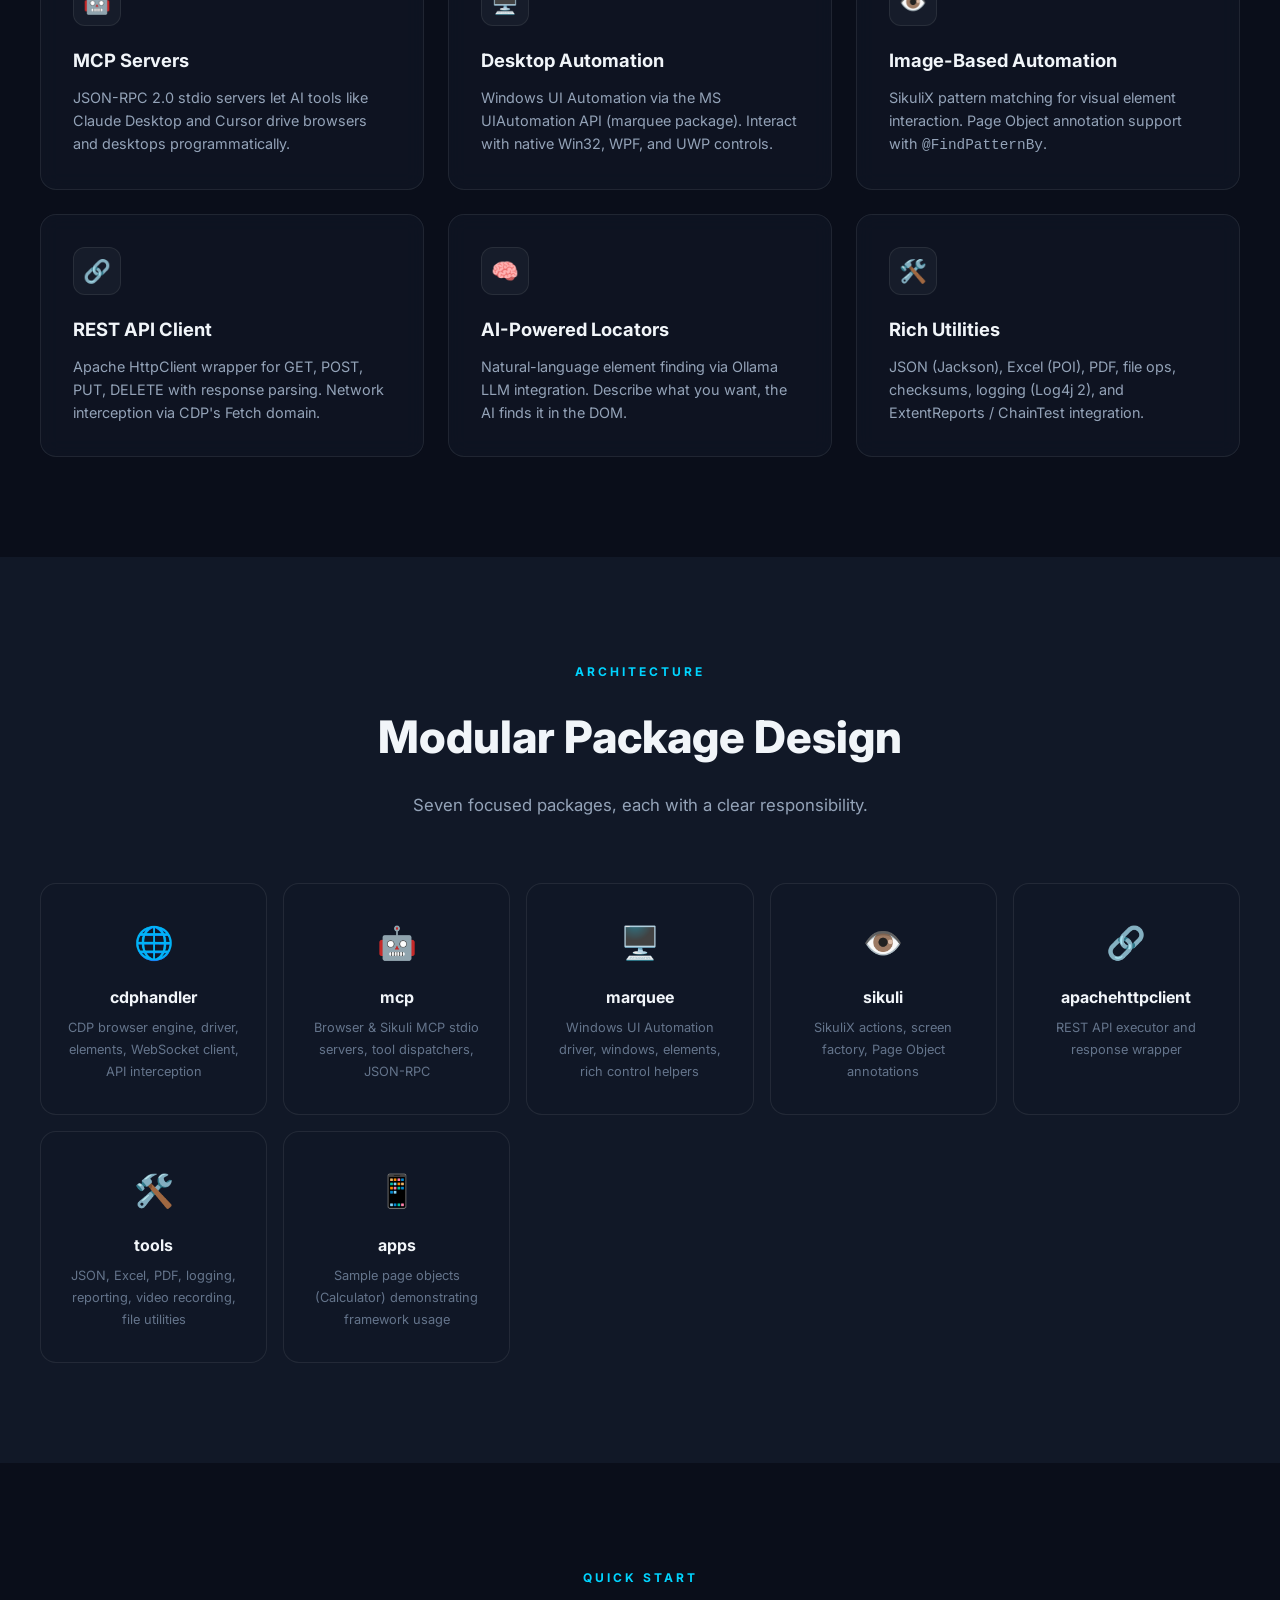
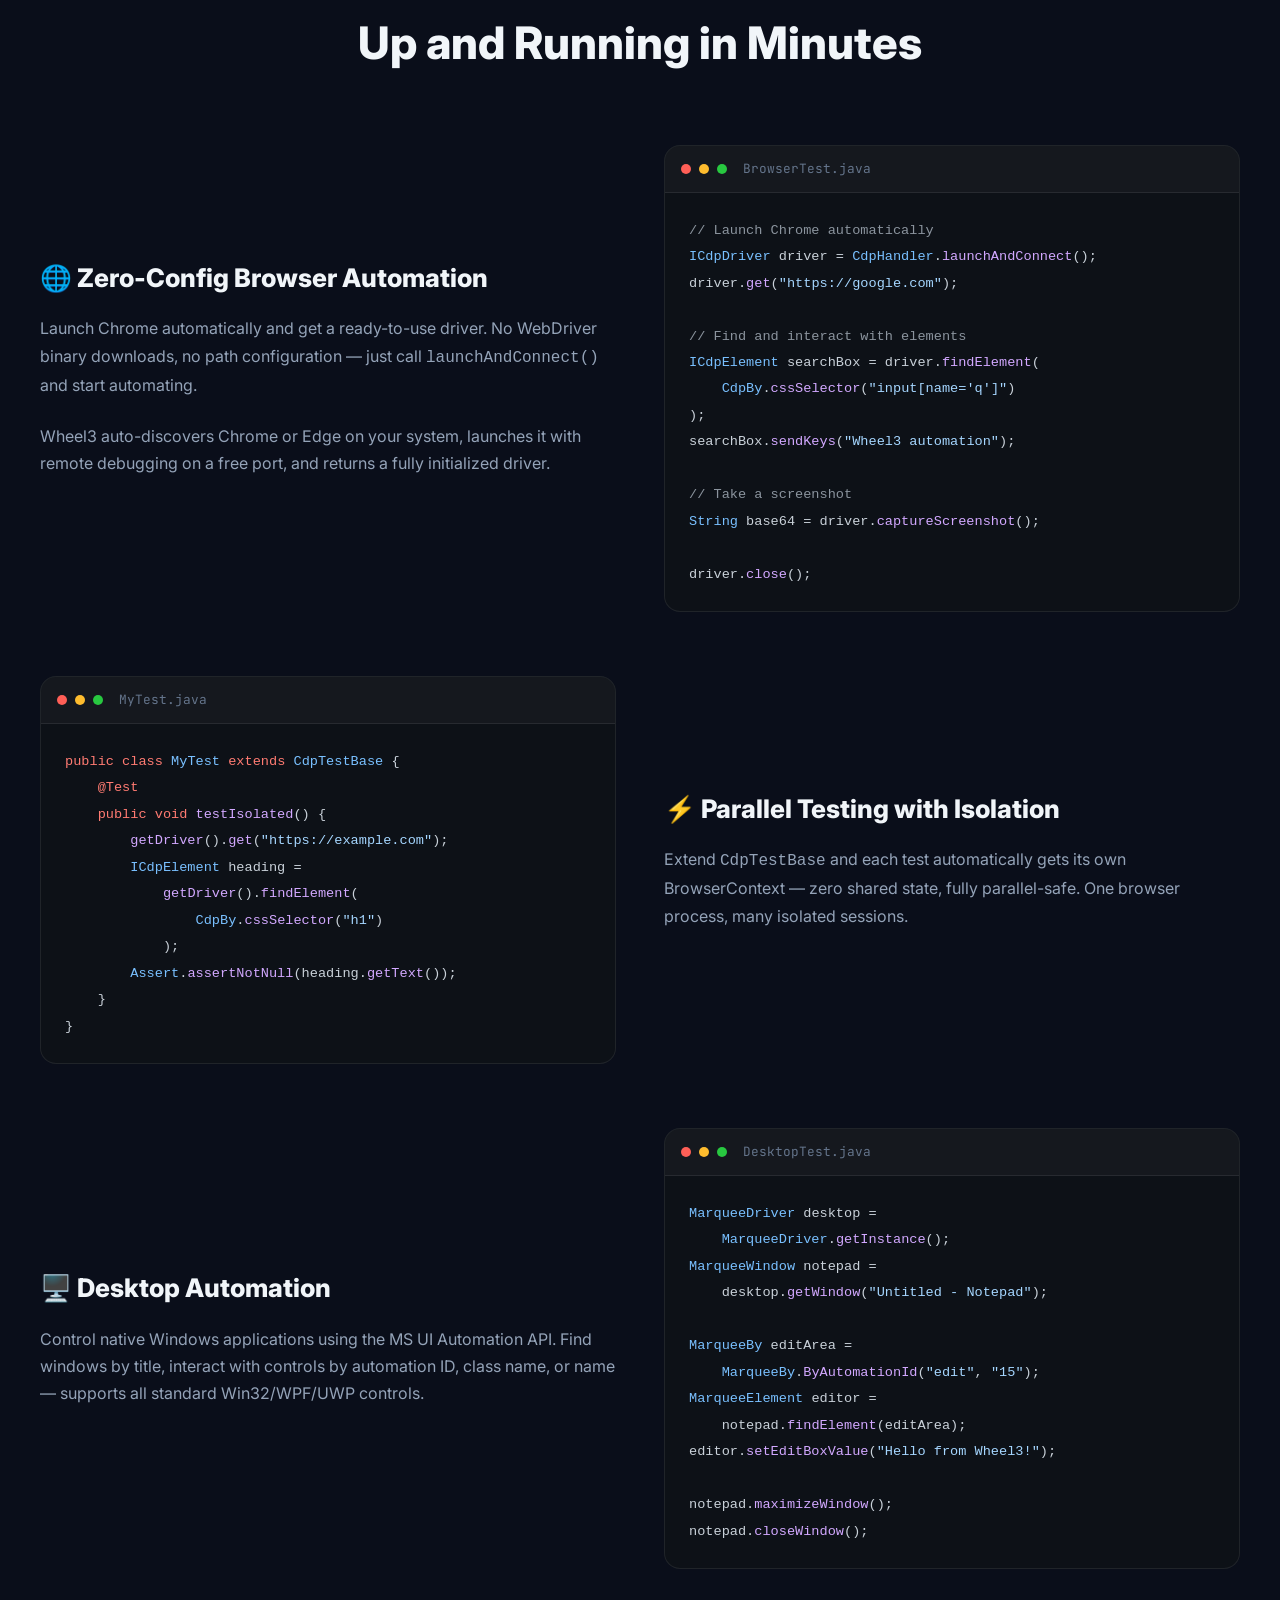
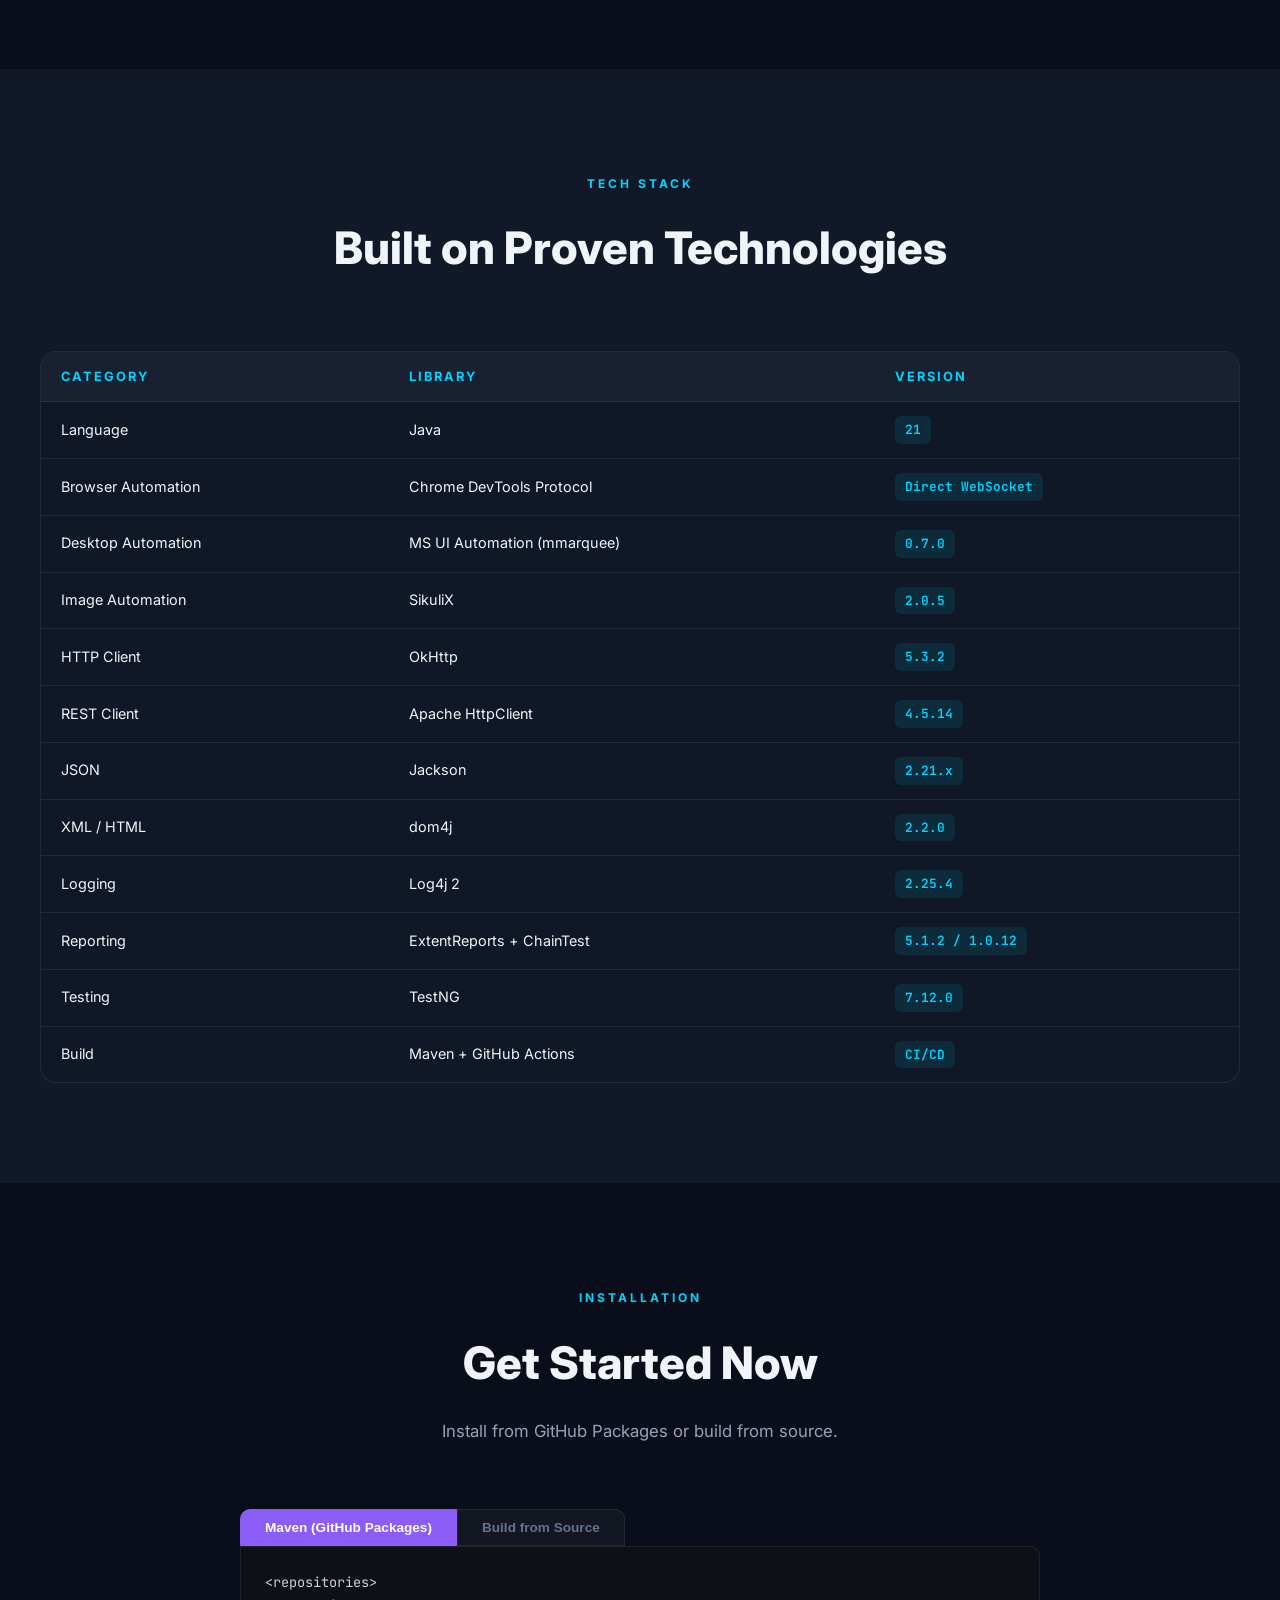
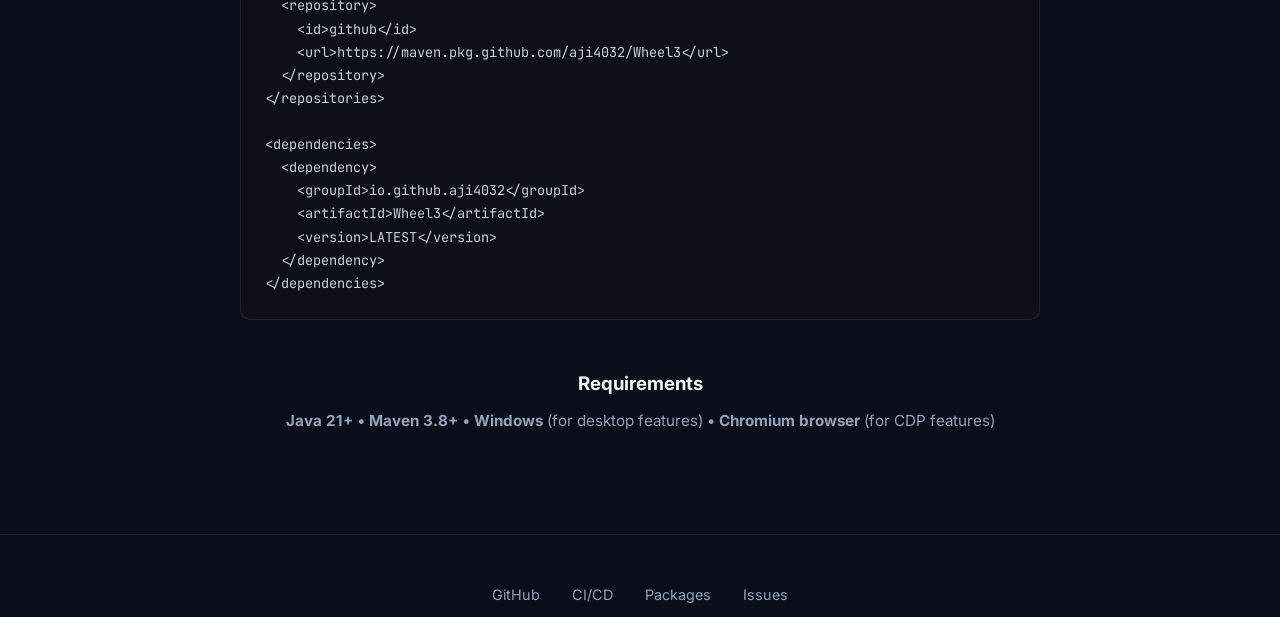
==== commit 10d3e403: "[Ajith] || Enable Github pages - 3" ====
--- a/docs/index.html
+++ b/docs/index.html
@@ -27,6 +27,7 @@
     <li><a href="#quickstart">Quick Start</a></li>
     <li><a href="#techstack">Tech Stack</a></li>
     <li><a href="#installation">Installation</a></li>
+    <li><a href="about.html">About Me</a></li>
   </ul>
   <a href="https://github.com/aji4032/Wheel3" class="nav-cta" target="_blank">⭐ GitHub</a>
   <button class="mobile-toggle" id="mobileToggle" aria-label="Toggle menu">☰</button>
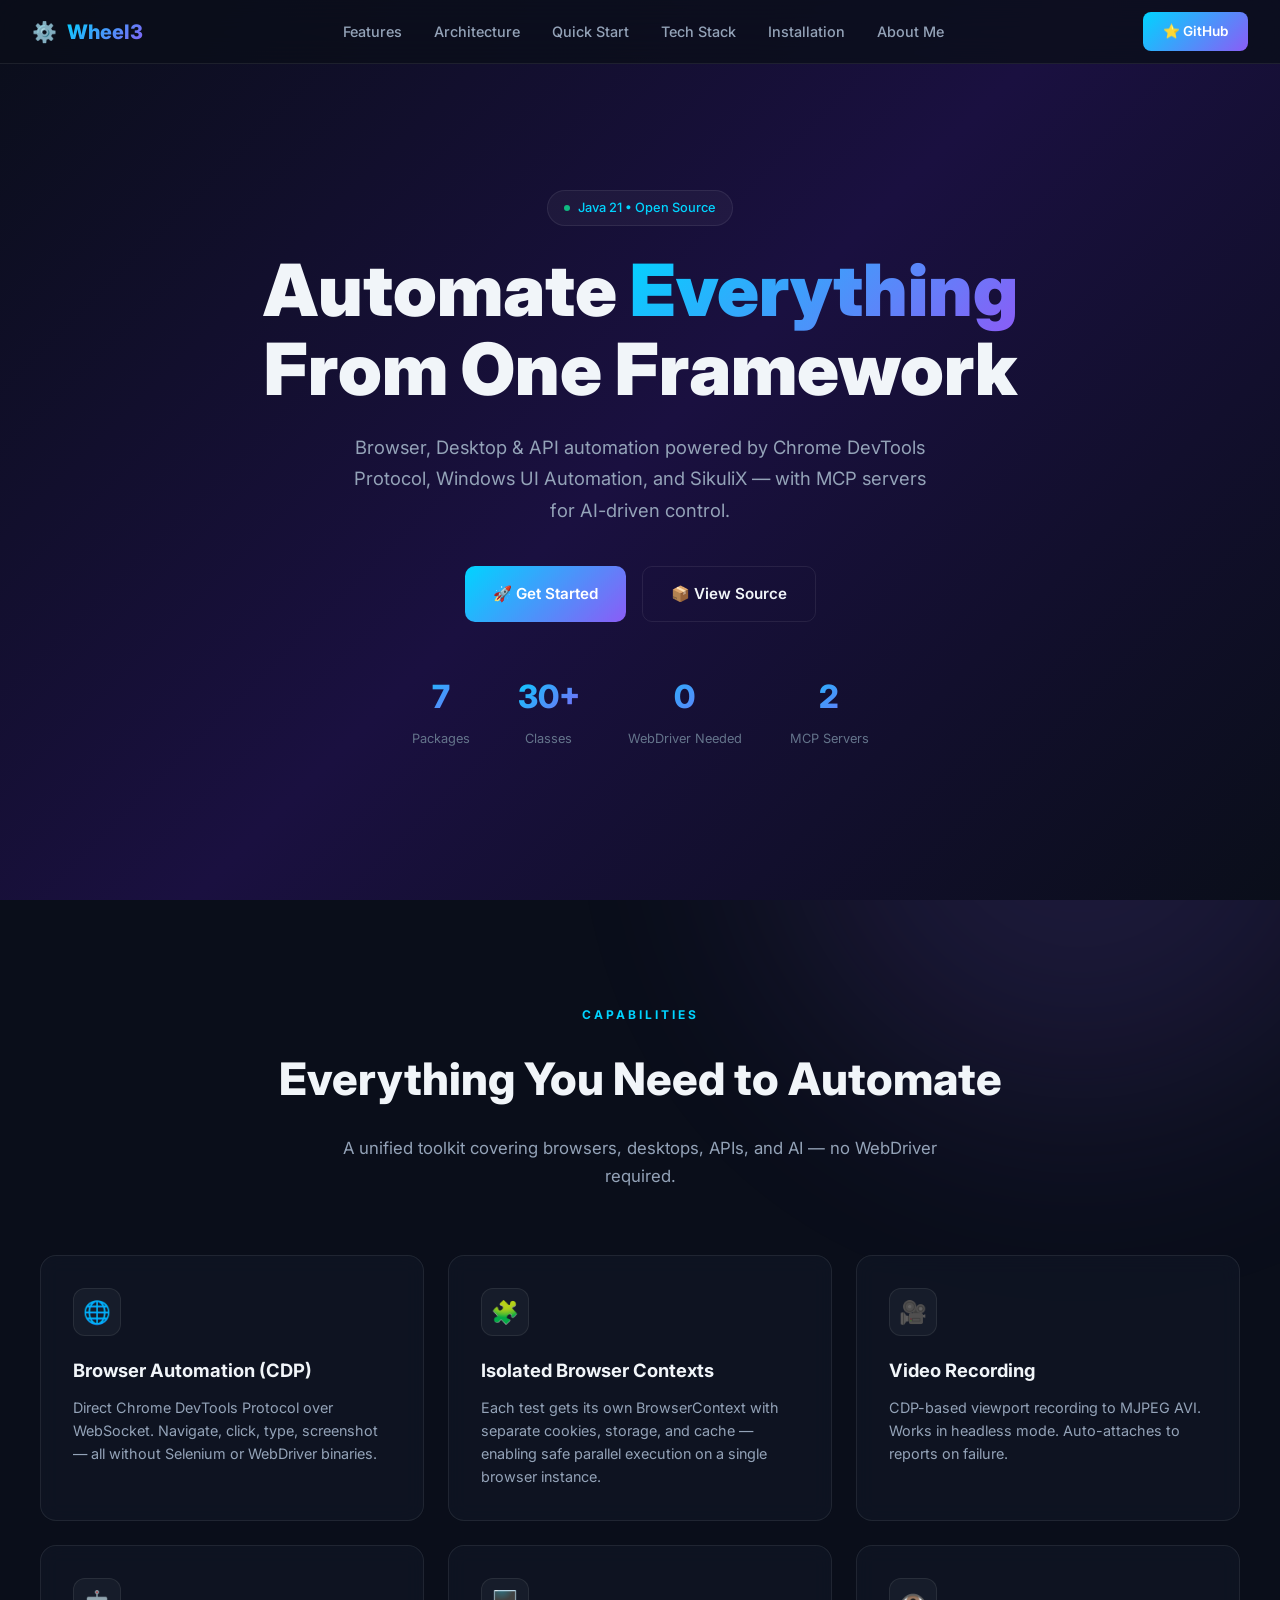
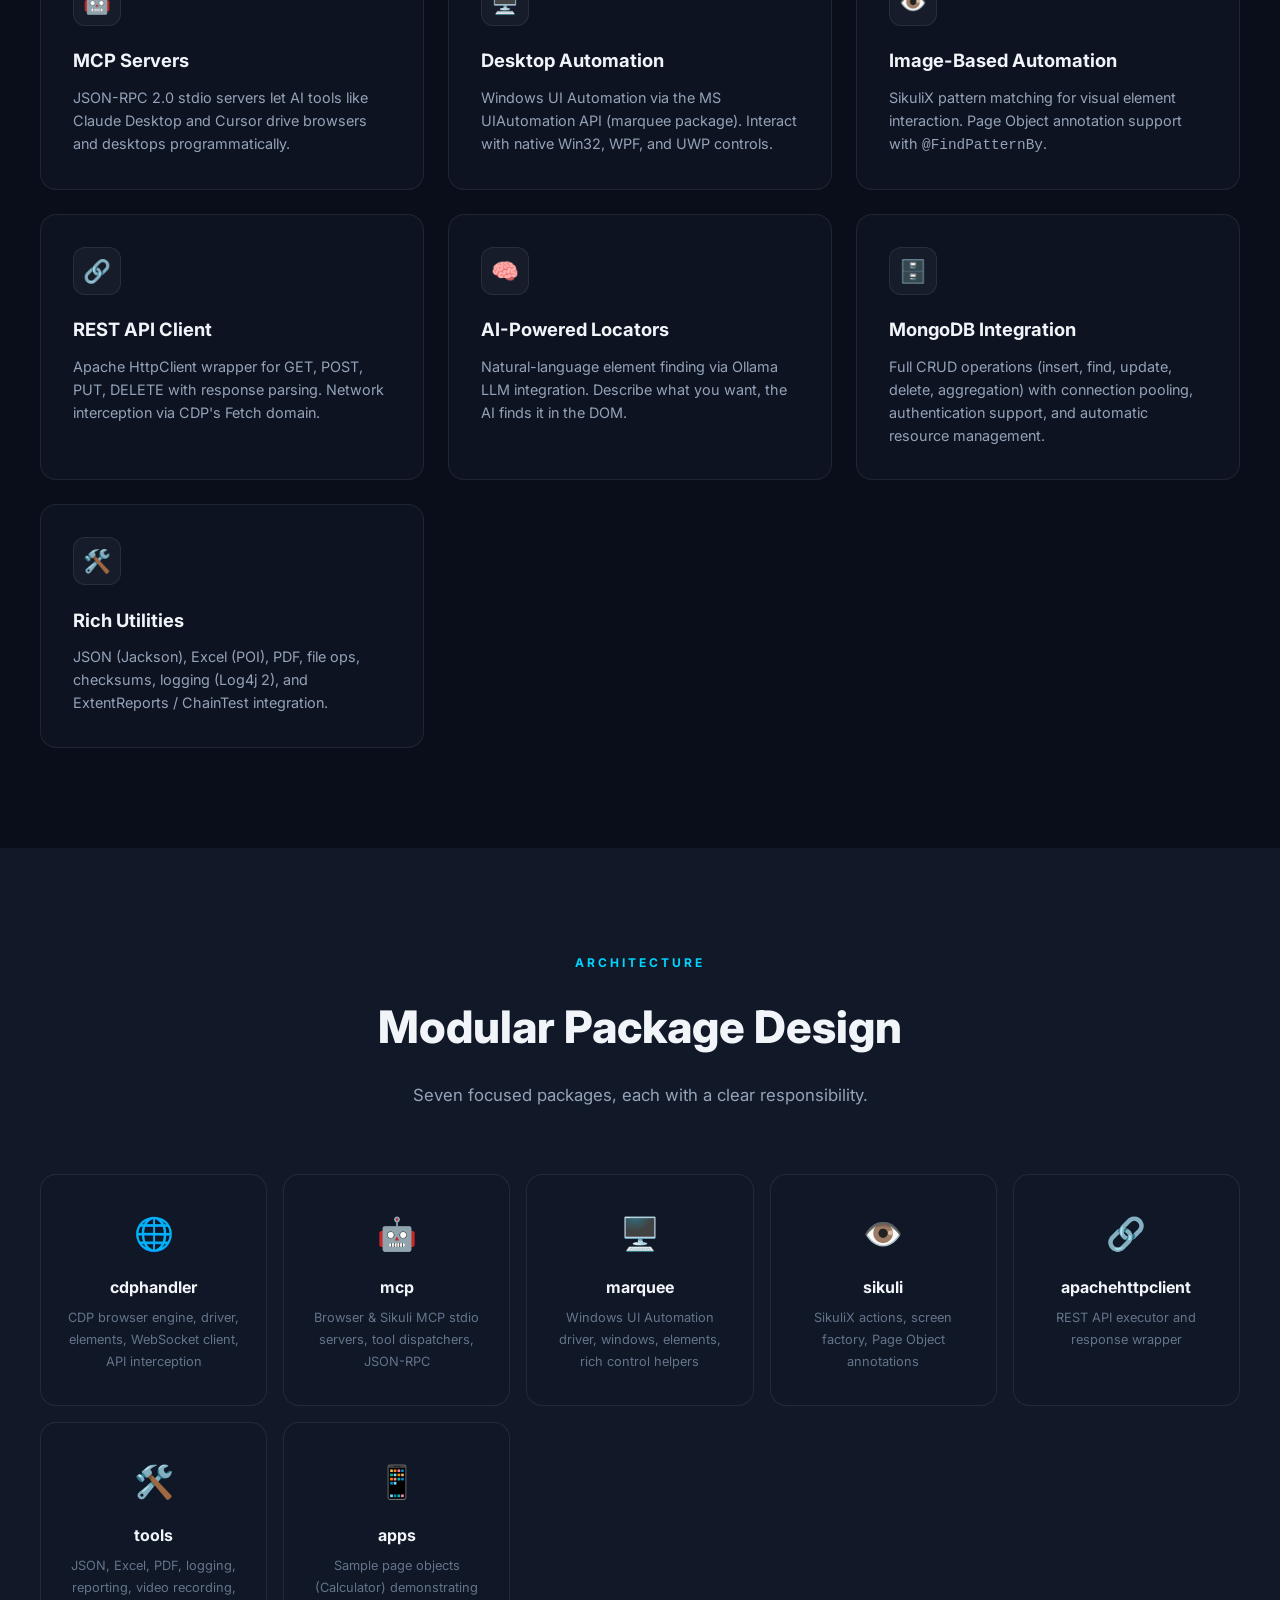
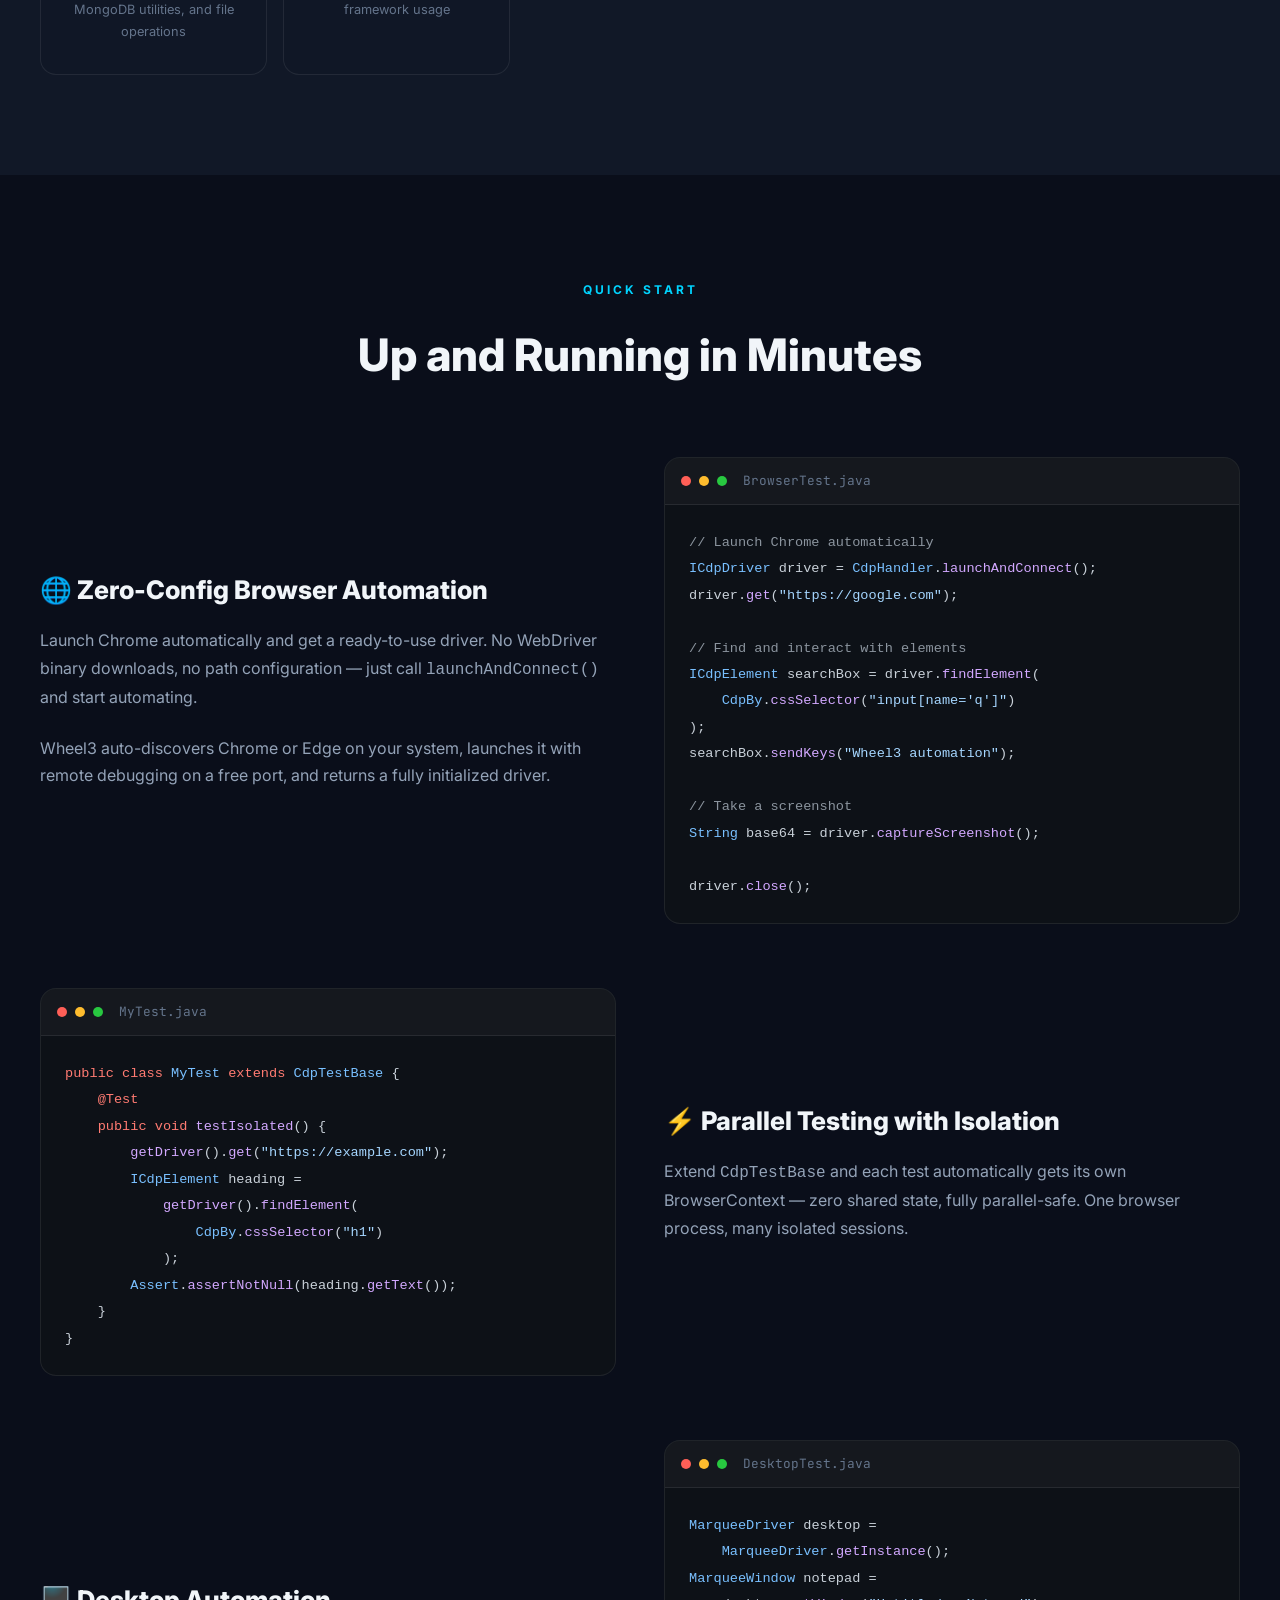
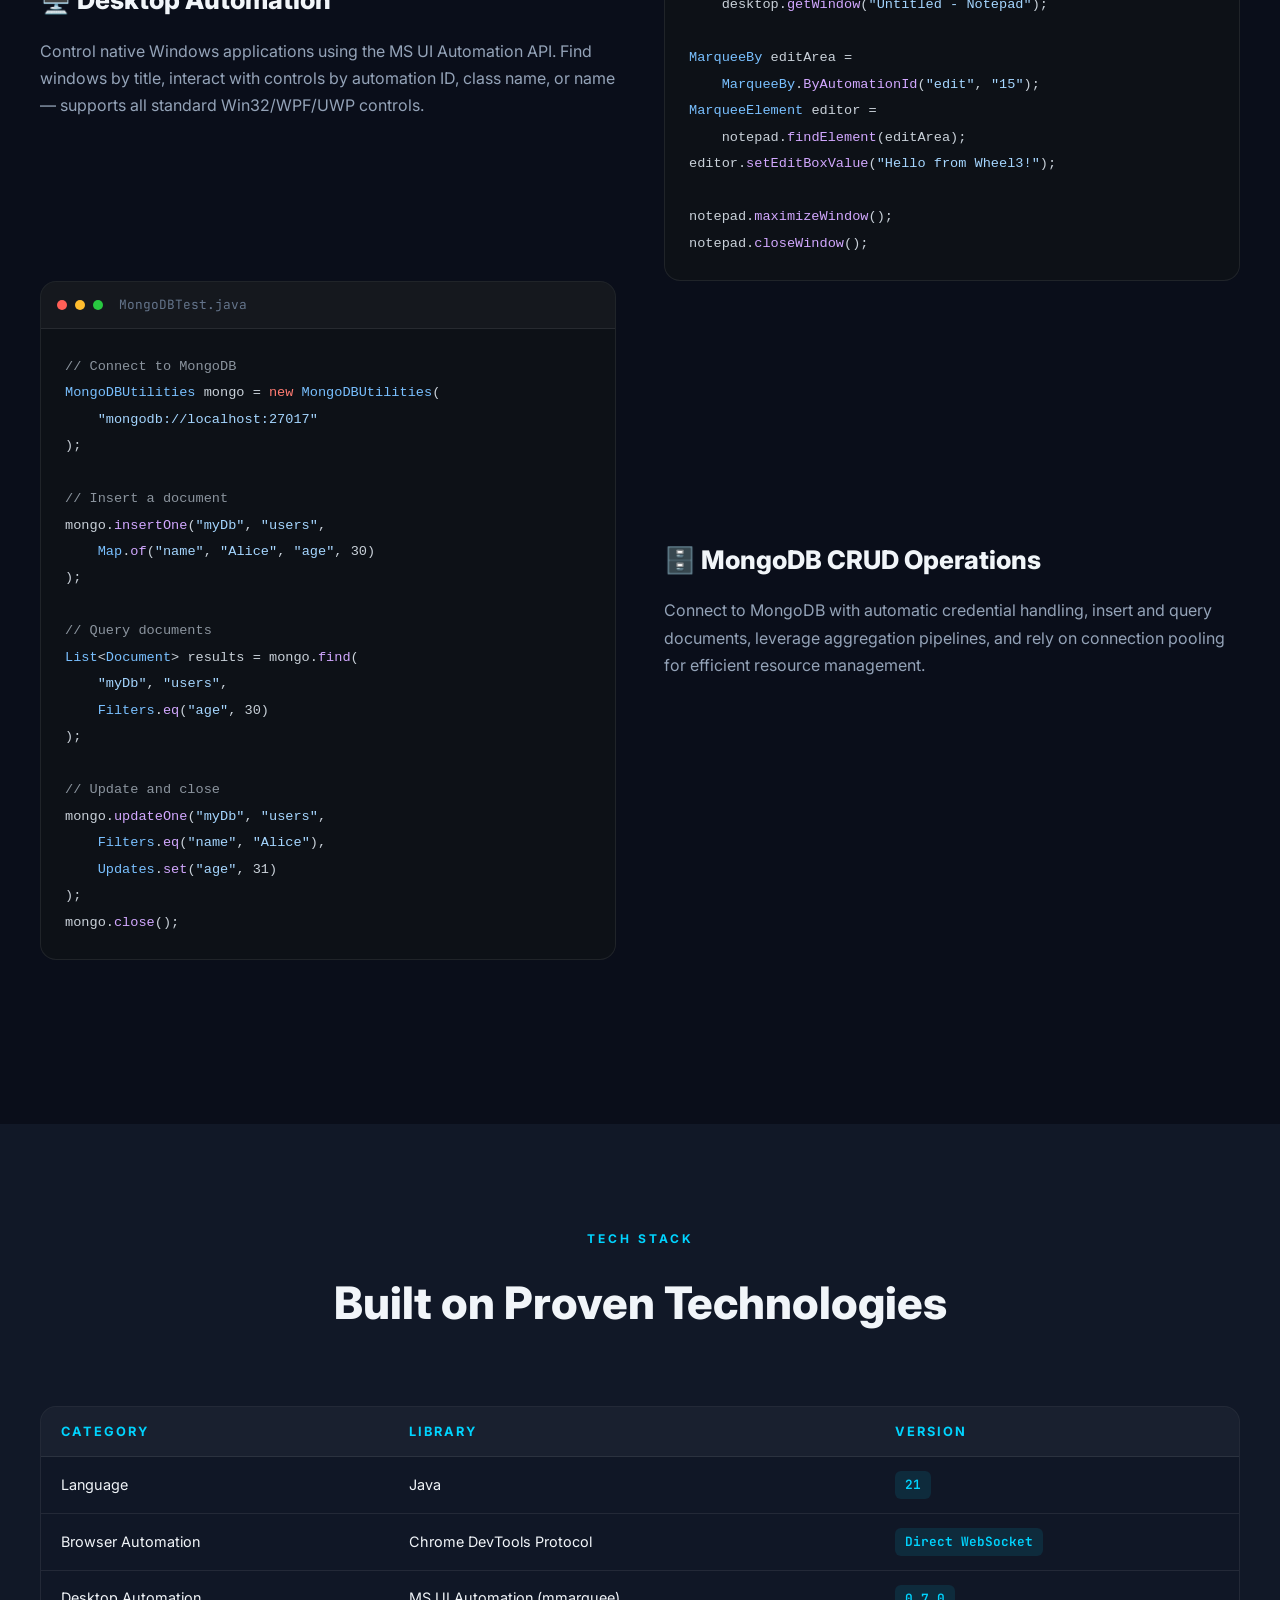
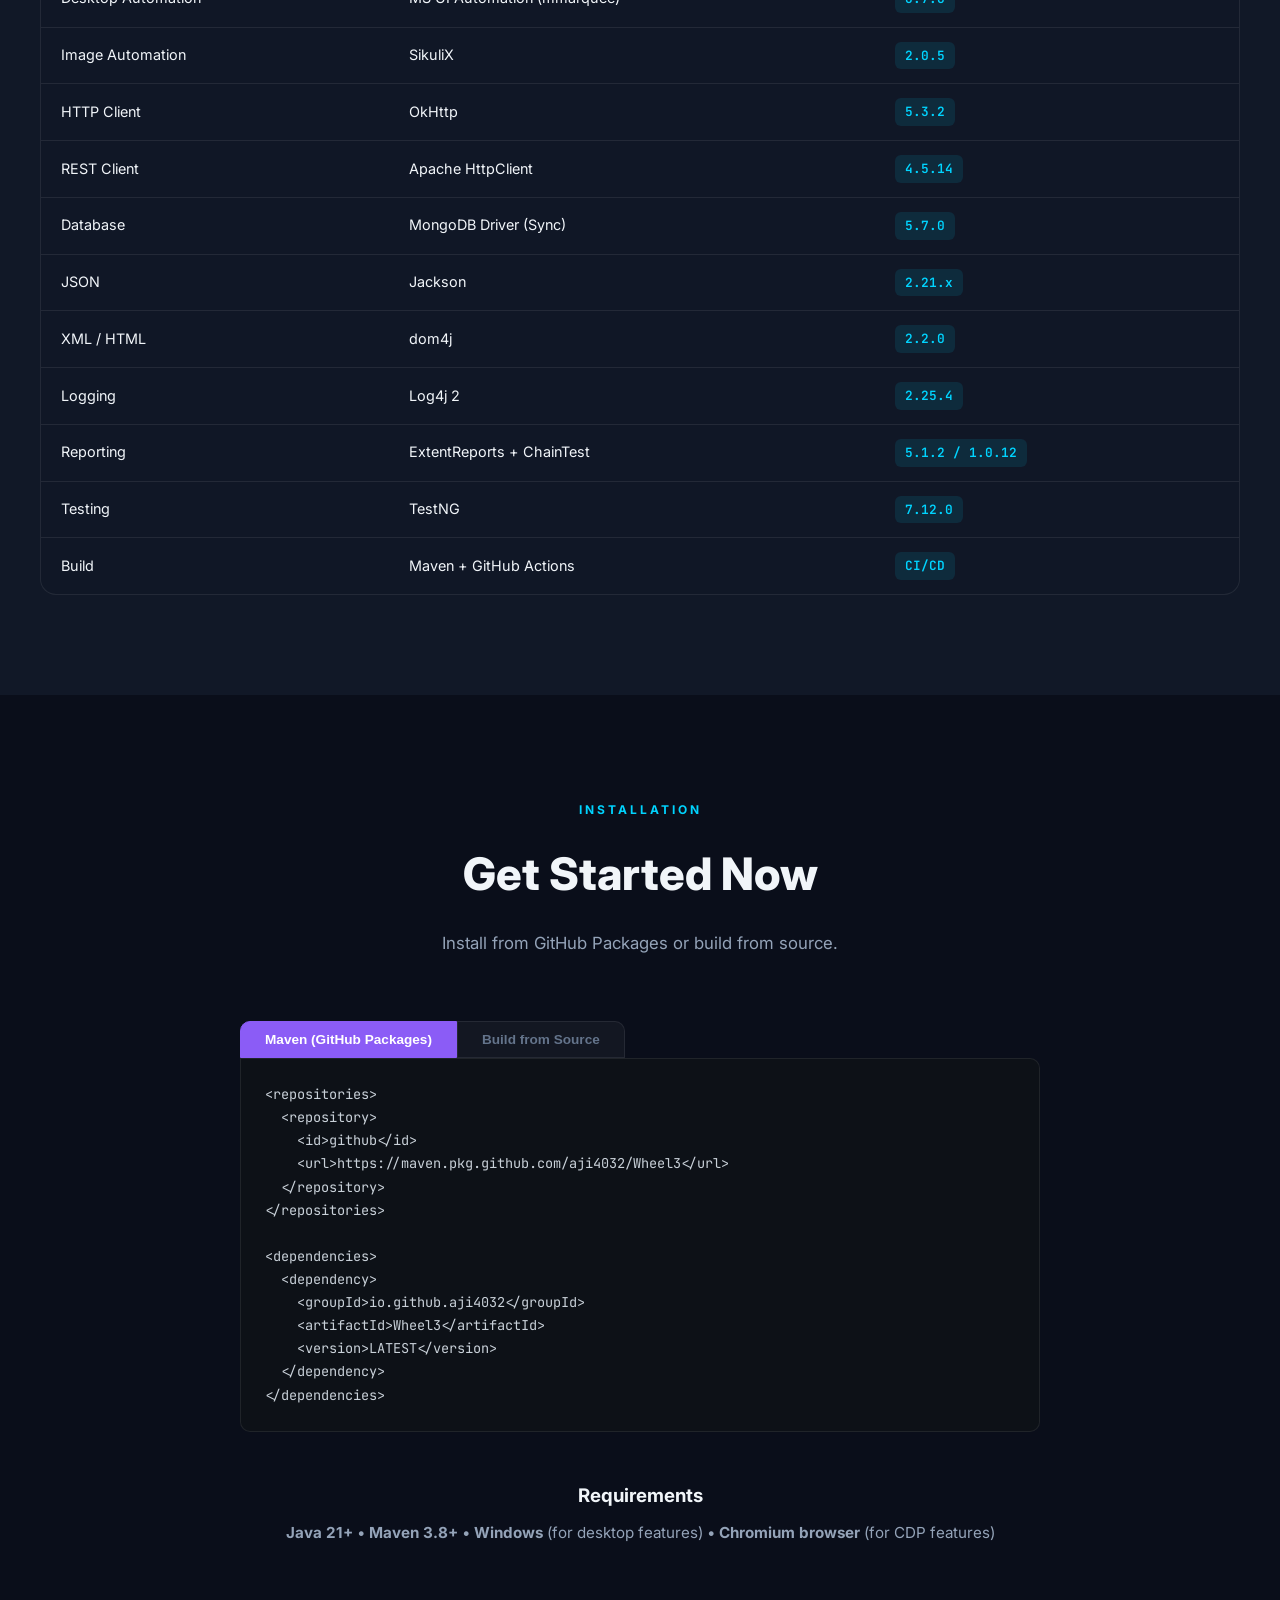
==== commit e0b3187e: "[Ajith] || MongoDBUtilities implemented." ====
--- a/docs/index.html
+++ b/docs/index.html
@@ -120,6 +120,11 @@
         <p>Natural-language element finding via Ollama LLM integration. Describe what you want, the AI finds it in the DOM.</p>
       </div>
       <div class="feature-card fade-in">
+        <div class="feature-icon">🗄️</div>
+        <h3>MongoDB Integration</h3>
+        <p>Full CRUD operations (insert, find, update, delete, aggregation) with connection pooling, authentication support, and automatic resource management.</p>
+      </div>
+      <div class="feature-card fade-in">
         <div class="feature-icon">🛠️</div>
         <h3>Rich Utilities</h3>
         <p>JSON (Jackson), Excel (POI), PDF, file ops, checksums, logging (Log4j 2), and ExtentReports / ChainTest integration.</p>
@@ -165,7 +170,7 @@
       <div class="arch-card fade-in">
         <div class="arch-icon">🛠️</div>
         <h4>tools</h4>
-        <p>JSON, Excel, PDF, logging, reporting, video recording, file utilities</p>
+        <p>JSON, Excel, PDF, logging, reporting, video recording, MongoDB utilities, and file operations</p>
       </div>
       <div class="arch-card fade-in">
         <div class="arch-icon">📱</div>
@@ -270,6 +275,44 @@
 notepad.<span class="fn">closeWindow</span>();</code></pre>
       </div>
     </div>
+
+    <!-- MongoDB Integration -->
+    <div class="code-section fade-in" style="margin-bottom: 4rem; direction: rtl;">
+      <div class="code-info" style="direction: ltr;">
+        <h3>🗄️ MongoDB CRUD Operations</h3>
+        <p>Connect to MongoDB with automatic credential handling, insert and query documents, leverage aggregation pipelines, and rely on connection pooling for efficient resource management.</p>
+      </div>
+      <div class="code-block" style="direction: ltr;">
+        <div class="code-block-header">
+          <span class="code-dot code-dot--red"></span>
+          <span class="code-dot code-dot--yellow"></span>
+          <span class="code-dot code-dot--green"></span>
+          <span class="code-block-title">MongoDBTest.java</span>
+        </div>
+        <pre><code><span class="cmt">// Connect to MongoDB</span>
+<span class="type">MongoDBUtilities</span> mongo = <span class="kw">new</span> <span class="type">MongoDBUtilities</span>(
+    <span class="str">"mongodb://localhost:27017"</span>
+);
+
+<span class="cmt">// Insert a document</span>
+mongo.<span class="fn">insertOne</span>(<span class="str">"myDb"</span>, <span class="str">"users"</span>,
+    <span class="type">Map</span>.<span class="fn">of</span>(<span class="str">"name"</span>, <span class="str">"Alice"</span>, <span class="str">"age"</span>, 30)
+);
+
+<span class="cmt">// Query documents</span>
+<span class="type">List</span>&lt;<span class="type">Document</span>&gt; results = mongo.<span class="fn">find</span>(
+    <span class="str">"myDb"</span>, <span class="str">"users"</span>,
+    <span class="type">Filters</span>.<span class="fn">eq</span>(<span class="str">"age"</span>, 30)
+);
+
+<span class="cmt">// Update and close</span>
+mongo.<span class="fn">updateOne</span>(<span class="str">"myDb"</span>, <span class="str">"users"</span>,
+    <span class="type">Filters</span>.<span class="fn">eq</span>(<span class="str">"name"</span>, <span class="str">"Alice"</span>),
+    <span class="type">Updates</span>.<span class="fn">set</span>(<span class="str">"age"</span>, 31)
+);
+mongo.<span class="fn">close</span>();</code></pre>
+      </div>
+    </div>
   </div>
 </section>
 
@@ -292,6 +335,7 @@
           <tr><td>Image Automation</td><td>SikuliX</td><td><span class="tech-badge">2.0.5</span></td></tr>
           <tr><td>HTTP Client</td><td>OkHttp</td><td><span class="tech-badge">5.3.2</span></td></tr>
           <tr><td>REST Client</td><td>Apache HttpClient</td><td><span class="tech-badge">4.5.14</span></td></tr>
+          <tr><td>Database</td><td>MongoDB Driver (Sync)</td><td><span class="tech-badge">5.7.0</span></td></tr>
           <tr><td>JSON</td><td>Jackson</td><td><span class="tech-badge">2.21.x</span></td></tr>
           <tr><td>XML / HTML</td><td>dom4j</td><td><span class="tech-badge">2.2.0</span></td></tr>
           <tr><td>Logging</td><td>Log4j 2</td><td><span class="tech-badge">2.25.4</span></td></tr>
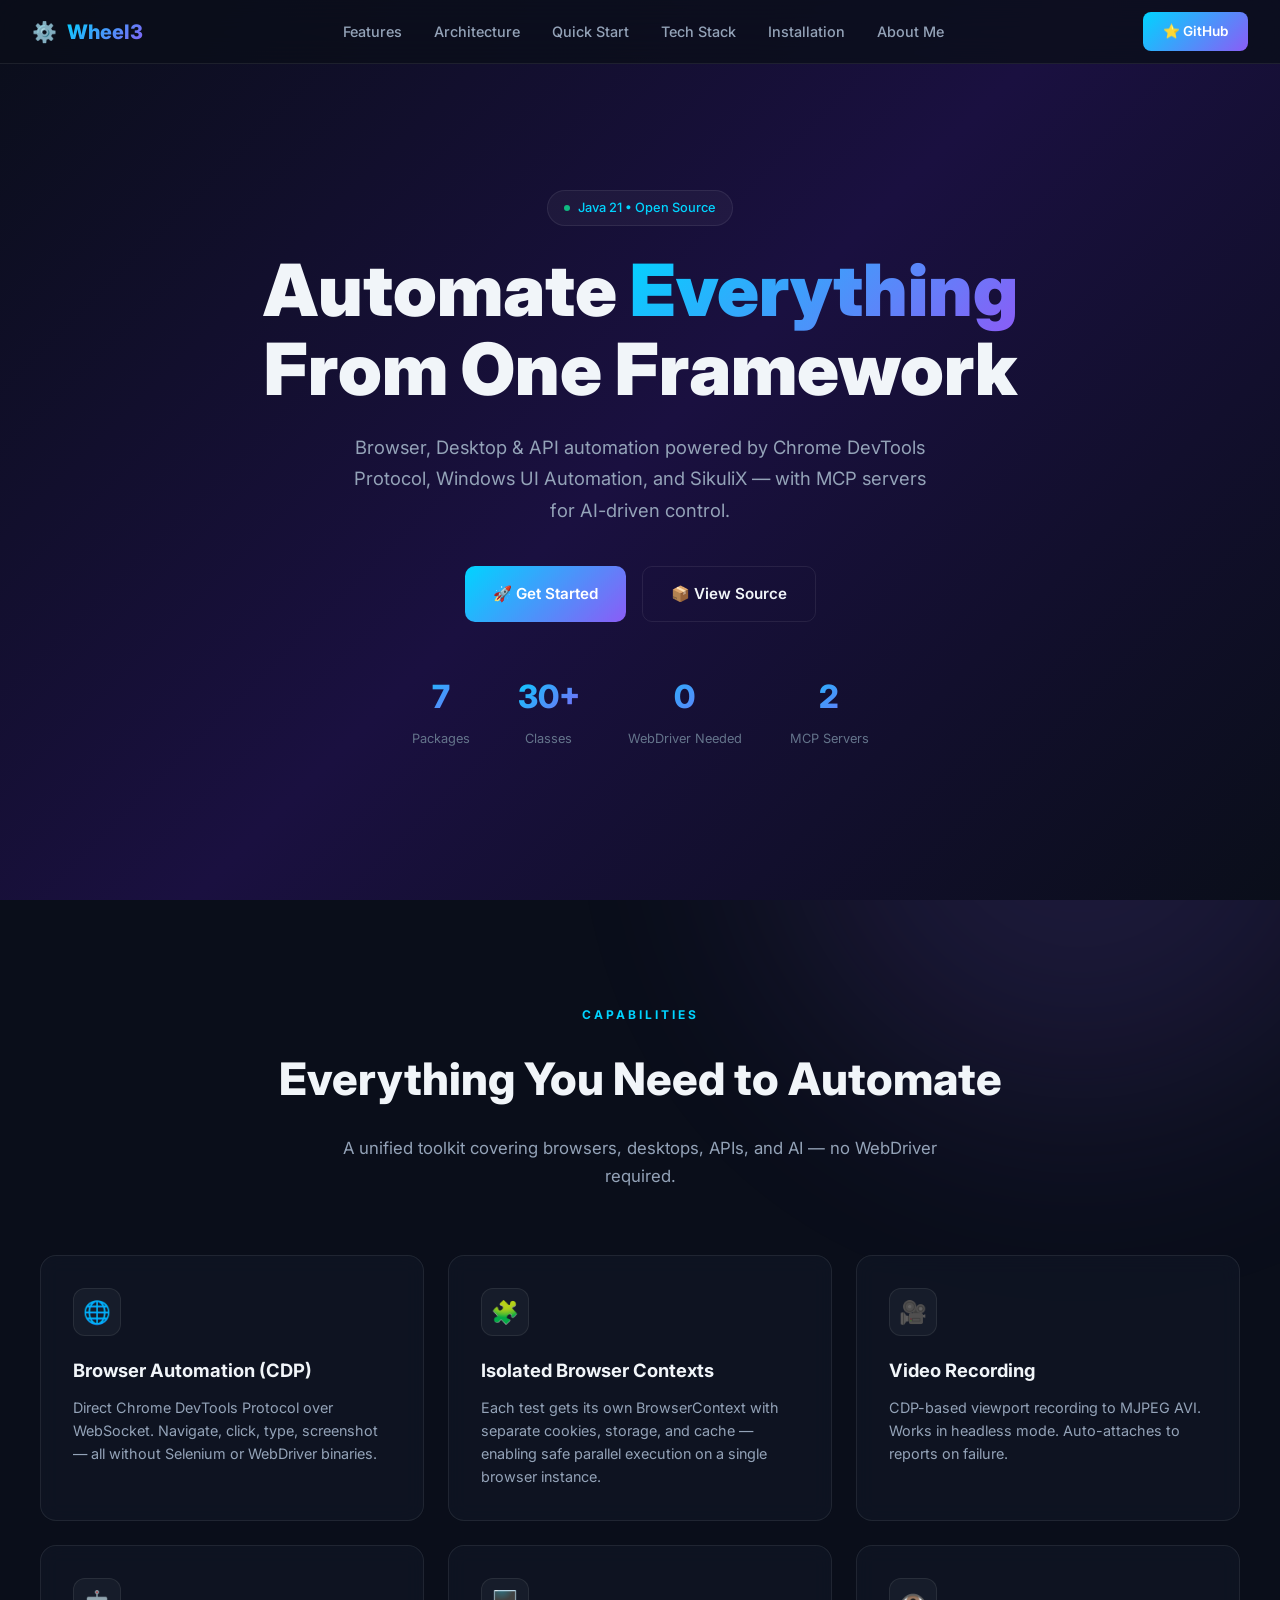
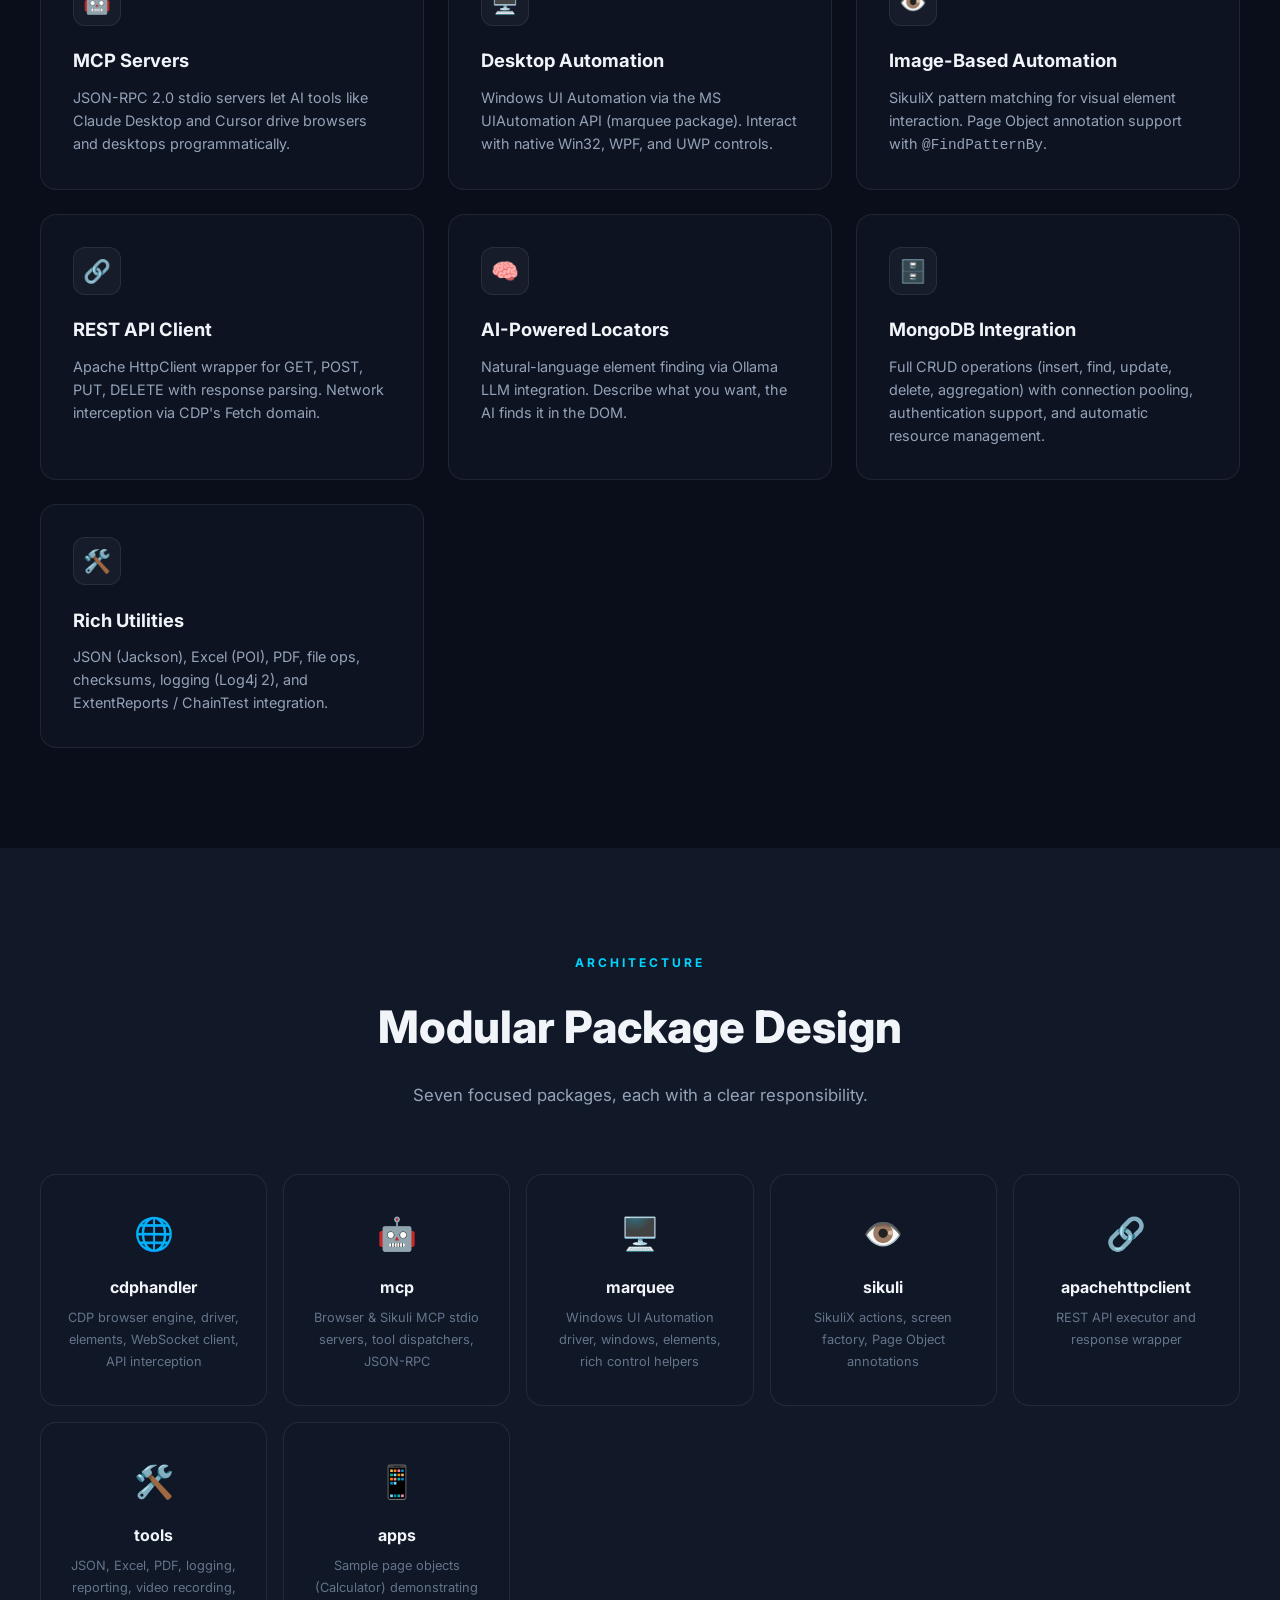
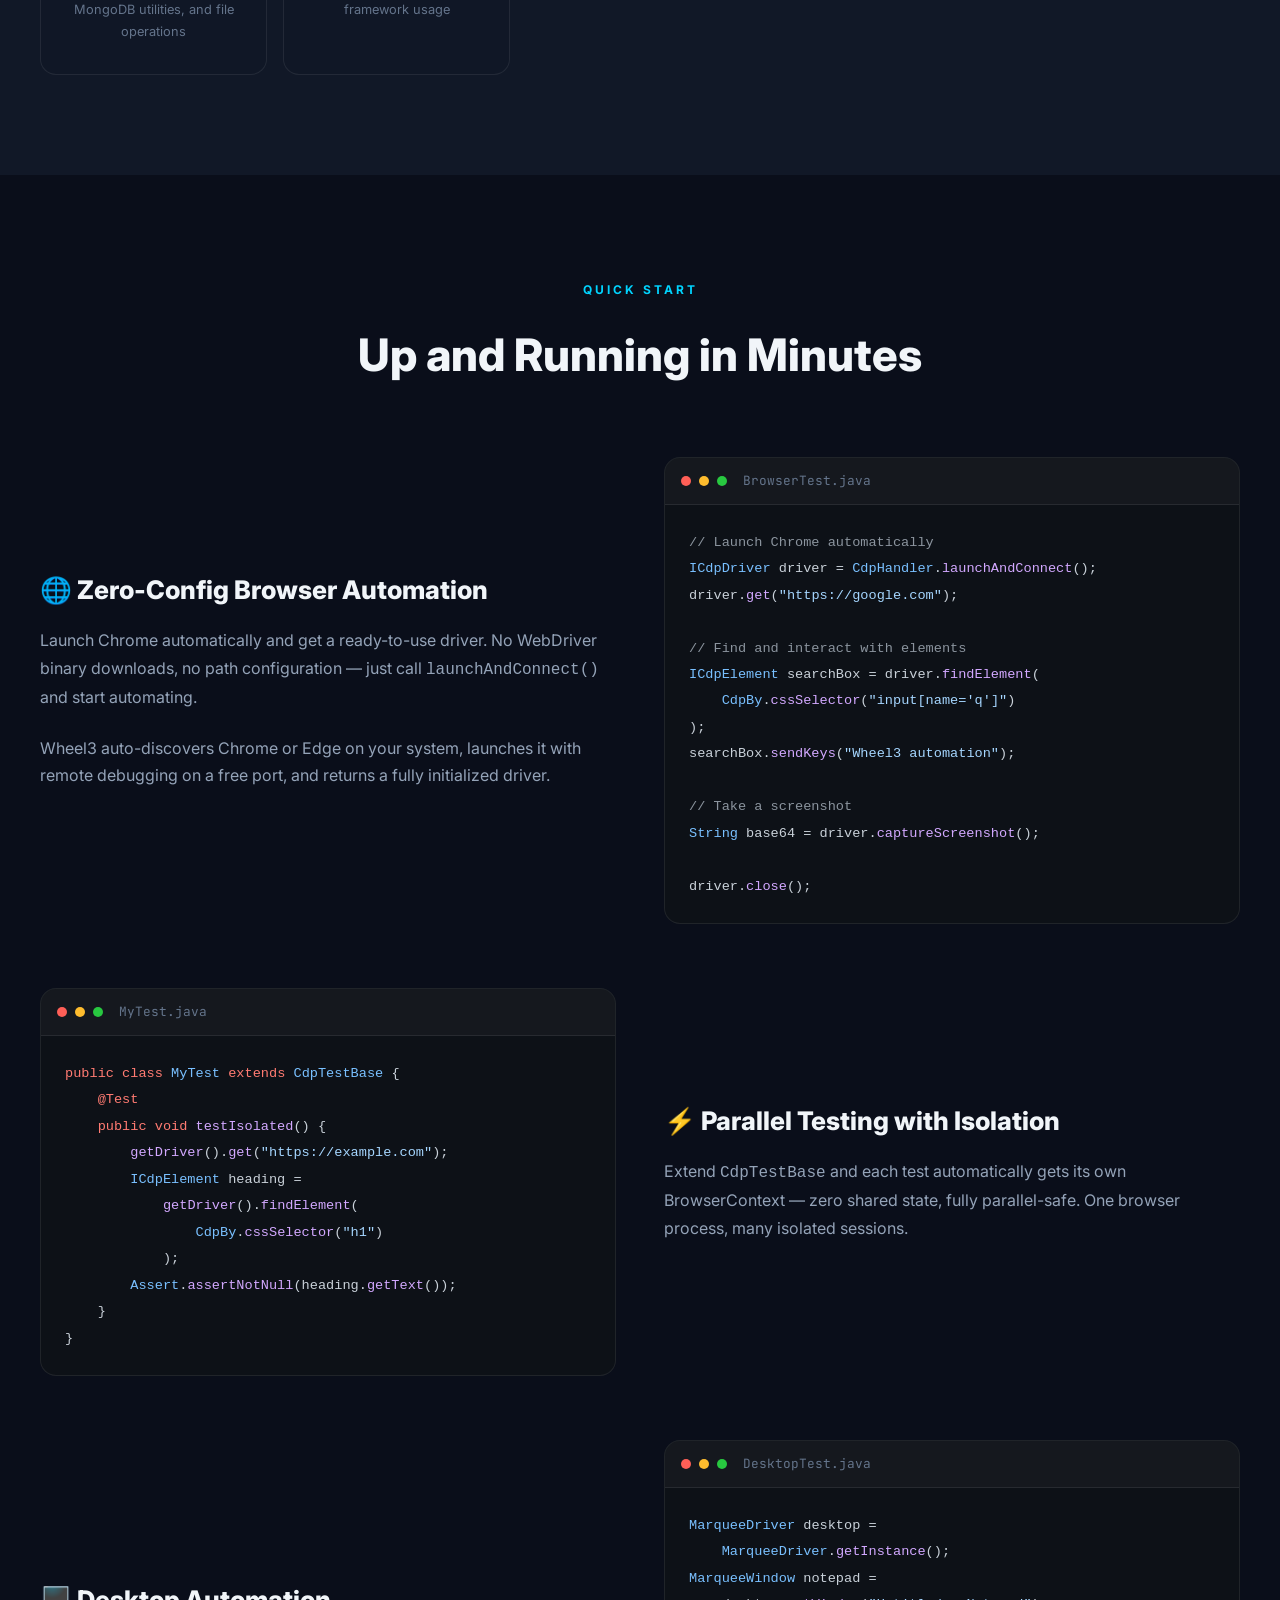
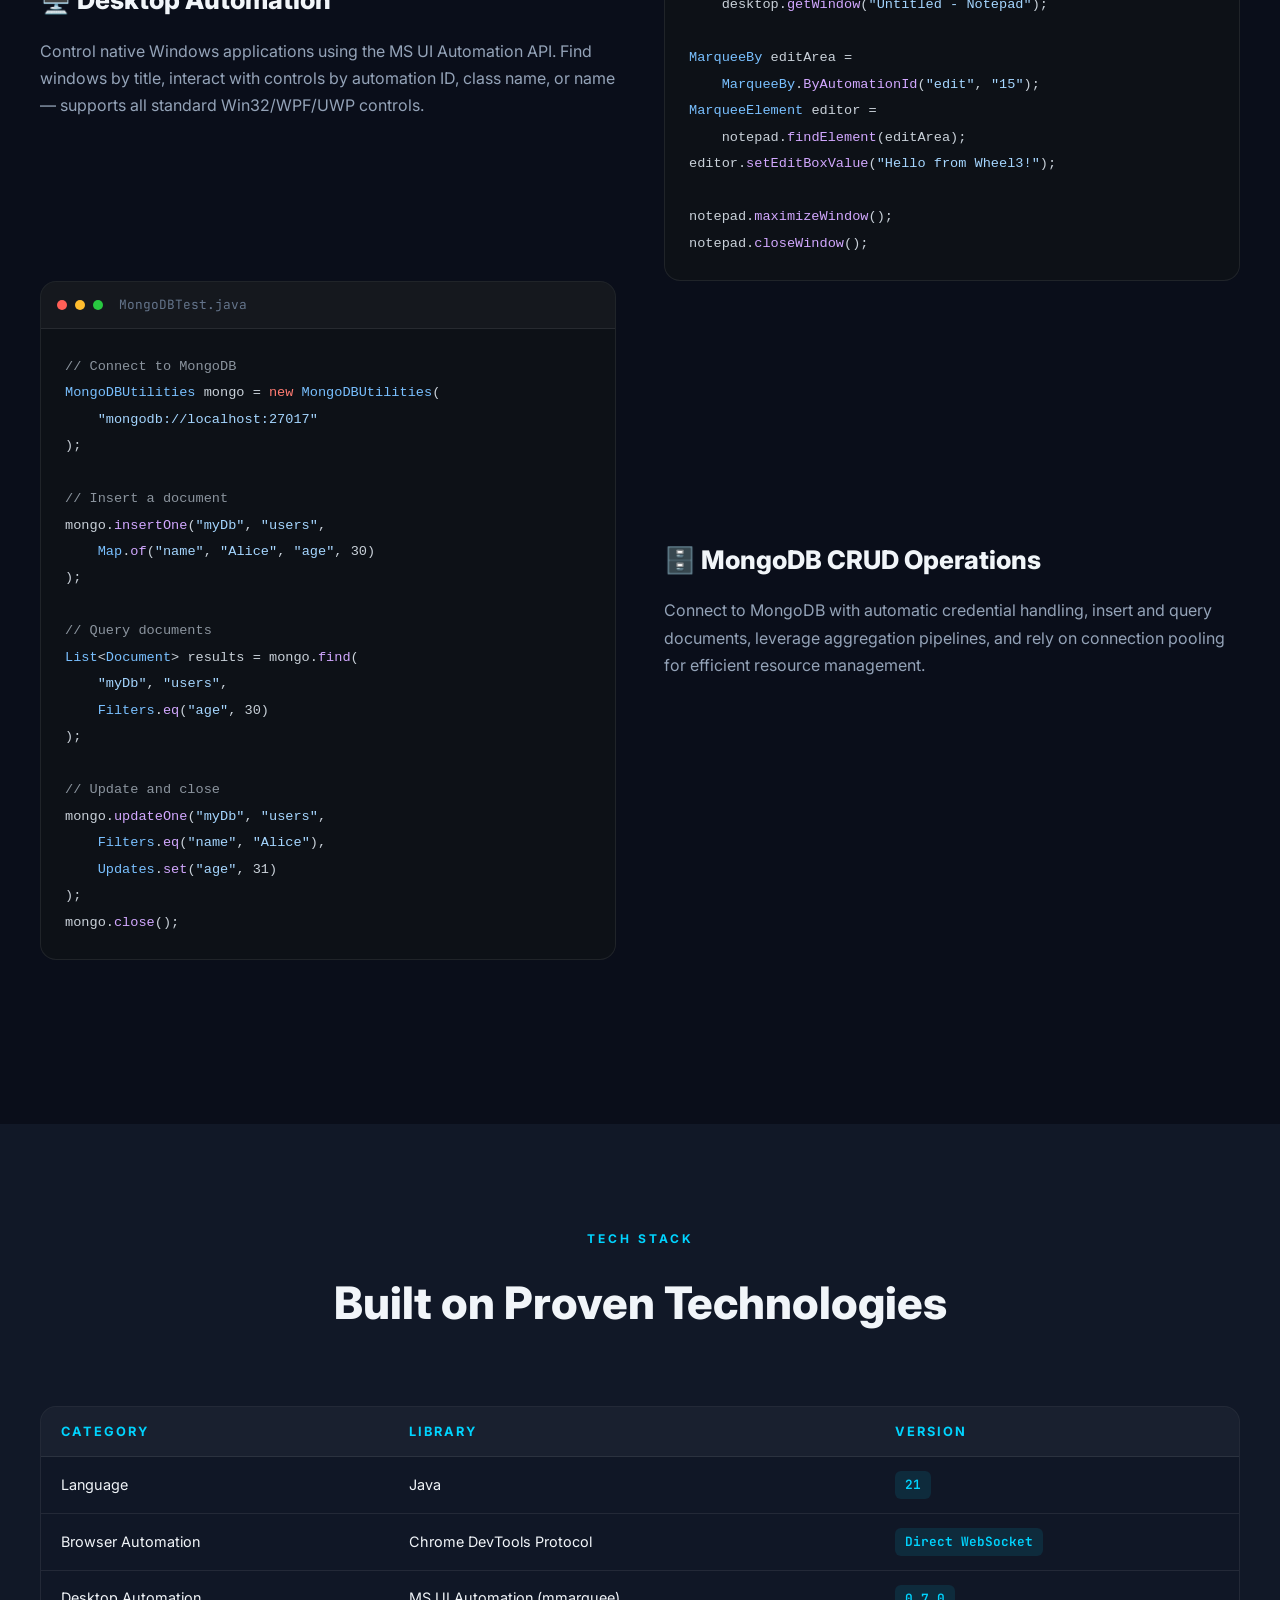
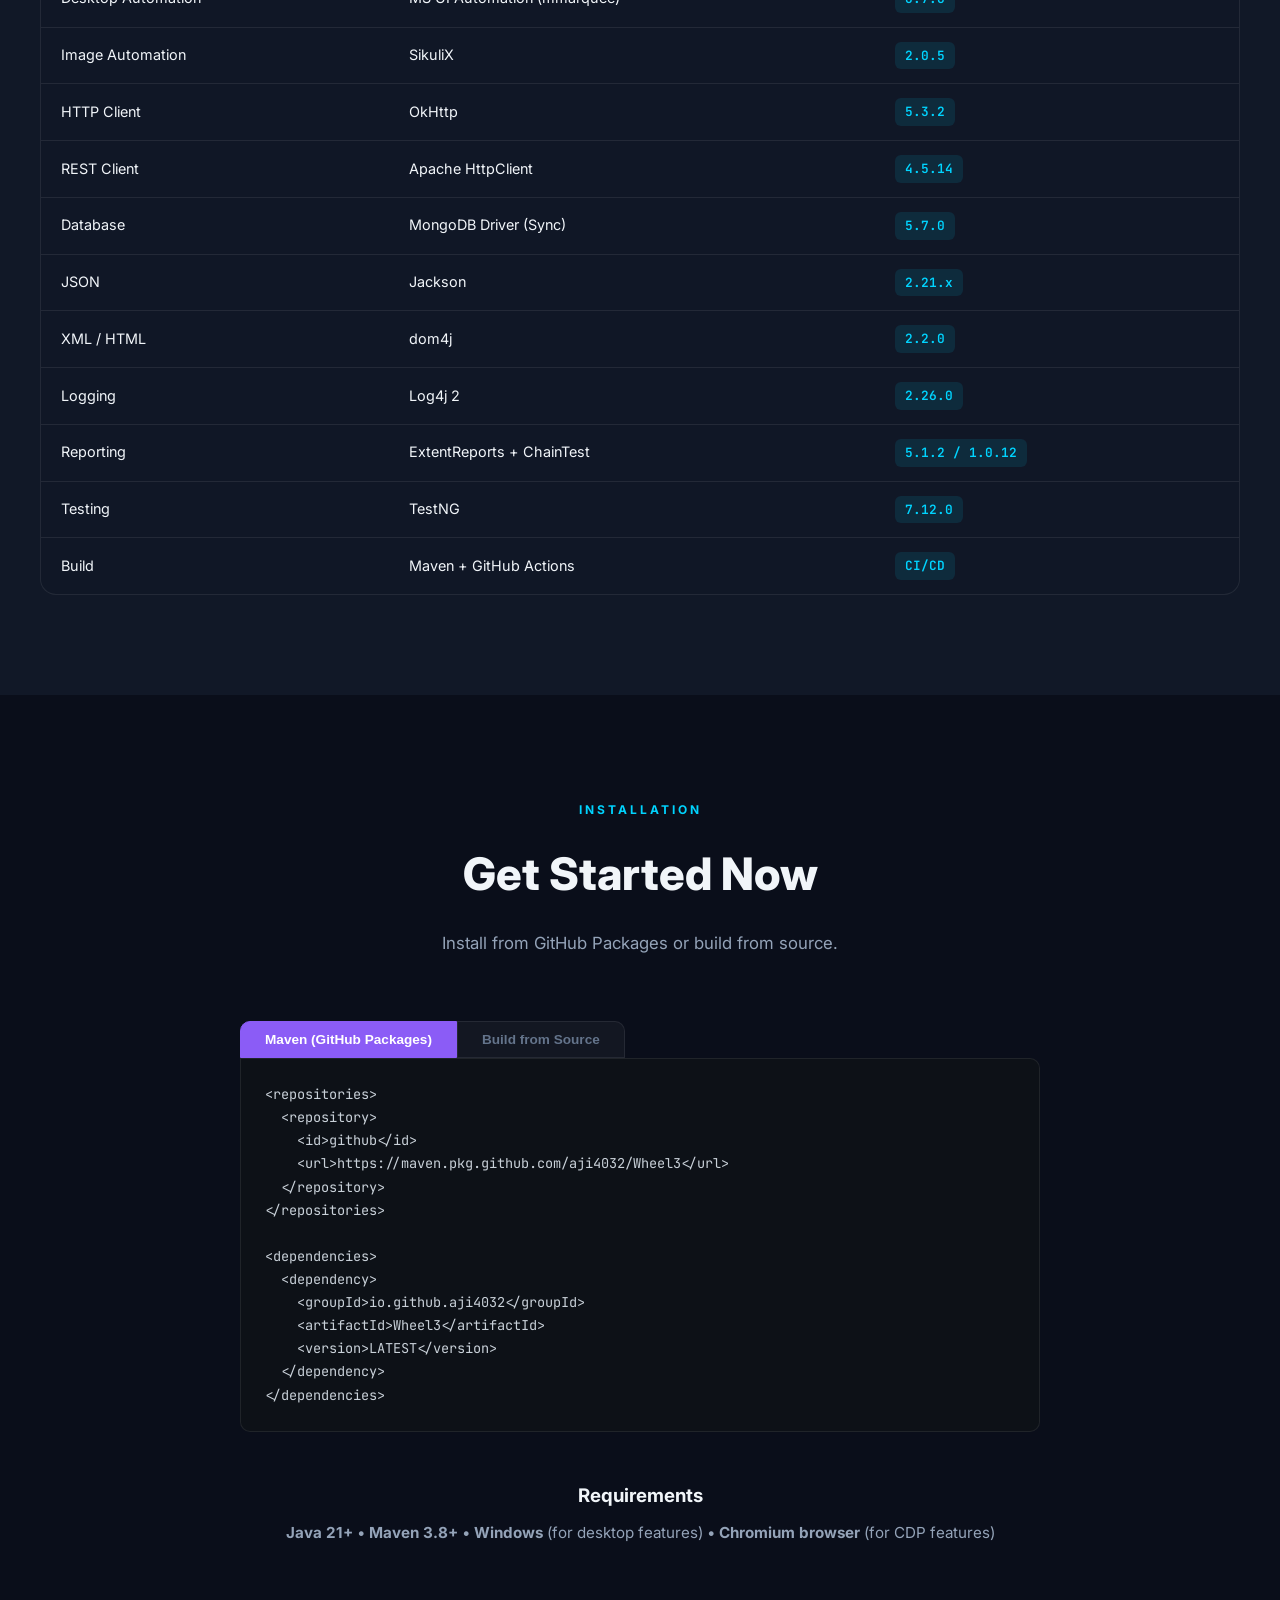
==== commit f7ba9e16: "[Ajith] || Updated Log4j version" ====
--- a/docs/index.html
+++ b/docs/index.html
@@ -338,7 +338,7 @@
           <tr><td>Database</td><td>MongoDB Driver (Sync)</td><td><span class="tech-badge">5.7.0</span></td></tr>
           <tr><td>JSON</td><td>Jackson</td><td><span class="tech-badge">2.21.x</span></td></tr>
           <tr><td>XML / HTML</td><td>dom4j</td><td><span class="tech-badge">2.2.0</span></td></tr>
-          <tr><td>Logging</td><td>Log4j 2</td><td><span class="tech-badge">2.25.4</span></td></tr>
+          <tr><td>Logging</td><td>Log4j 2</td><td><span class="tech-badge">2.26.0</span></td></tr>
           <tr><td>Reporting</td><td>ExtentReports + ChainTest</td><td><span class="tech-badge">5.1.2 / 1.0.12</span></td></tr>
           <tr><td>Testing</td><td>TestNG</td><td><span class="tech-badge">7.12.0</span></td></tr>
           <tr><td>Build</td><td>Maven + GitHub Actions</td><td><span class="tech-badge">CI/CD</span></td></tr>
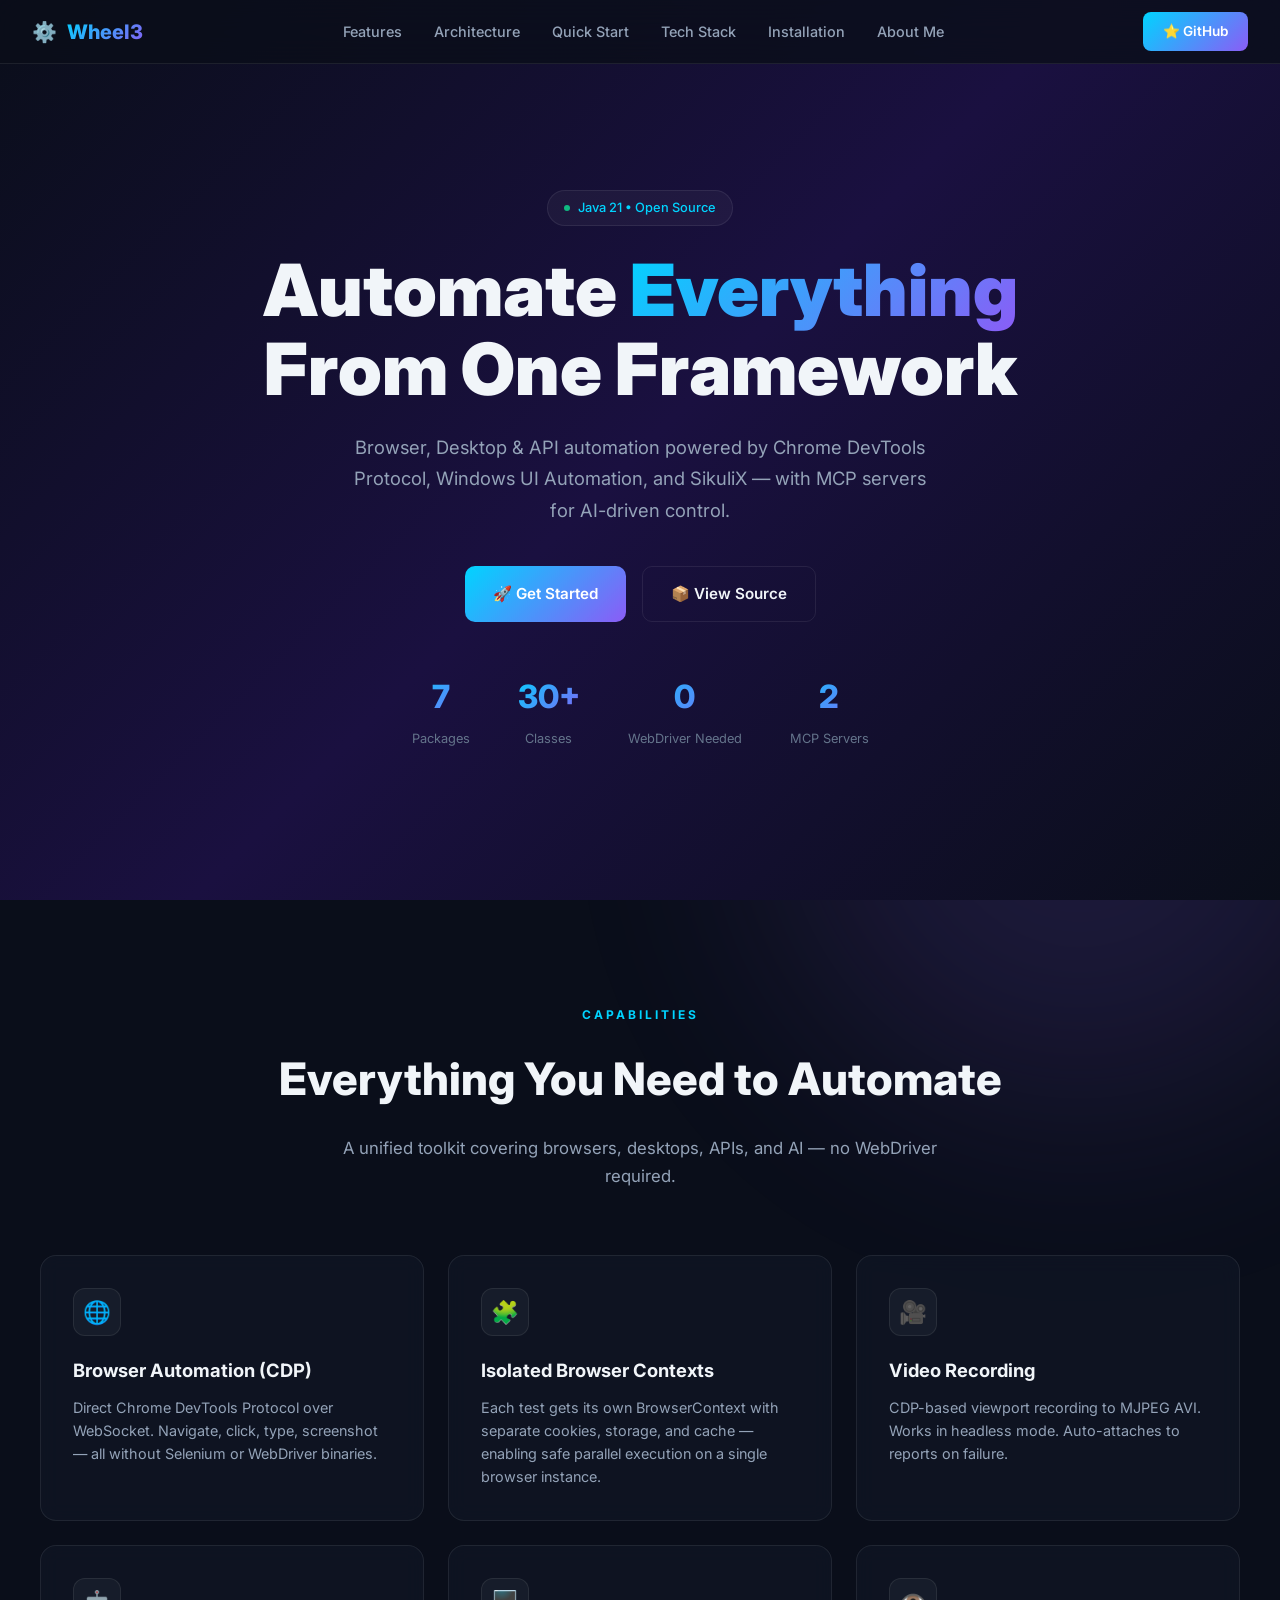
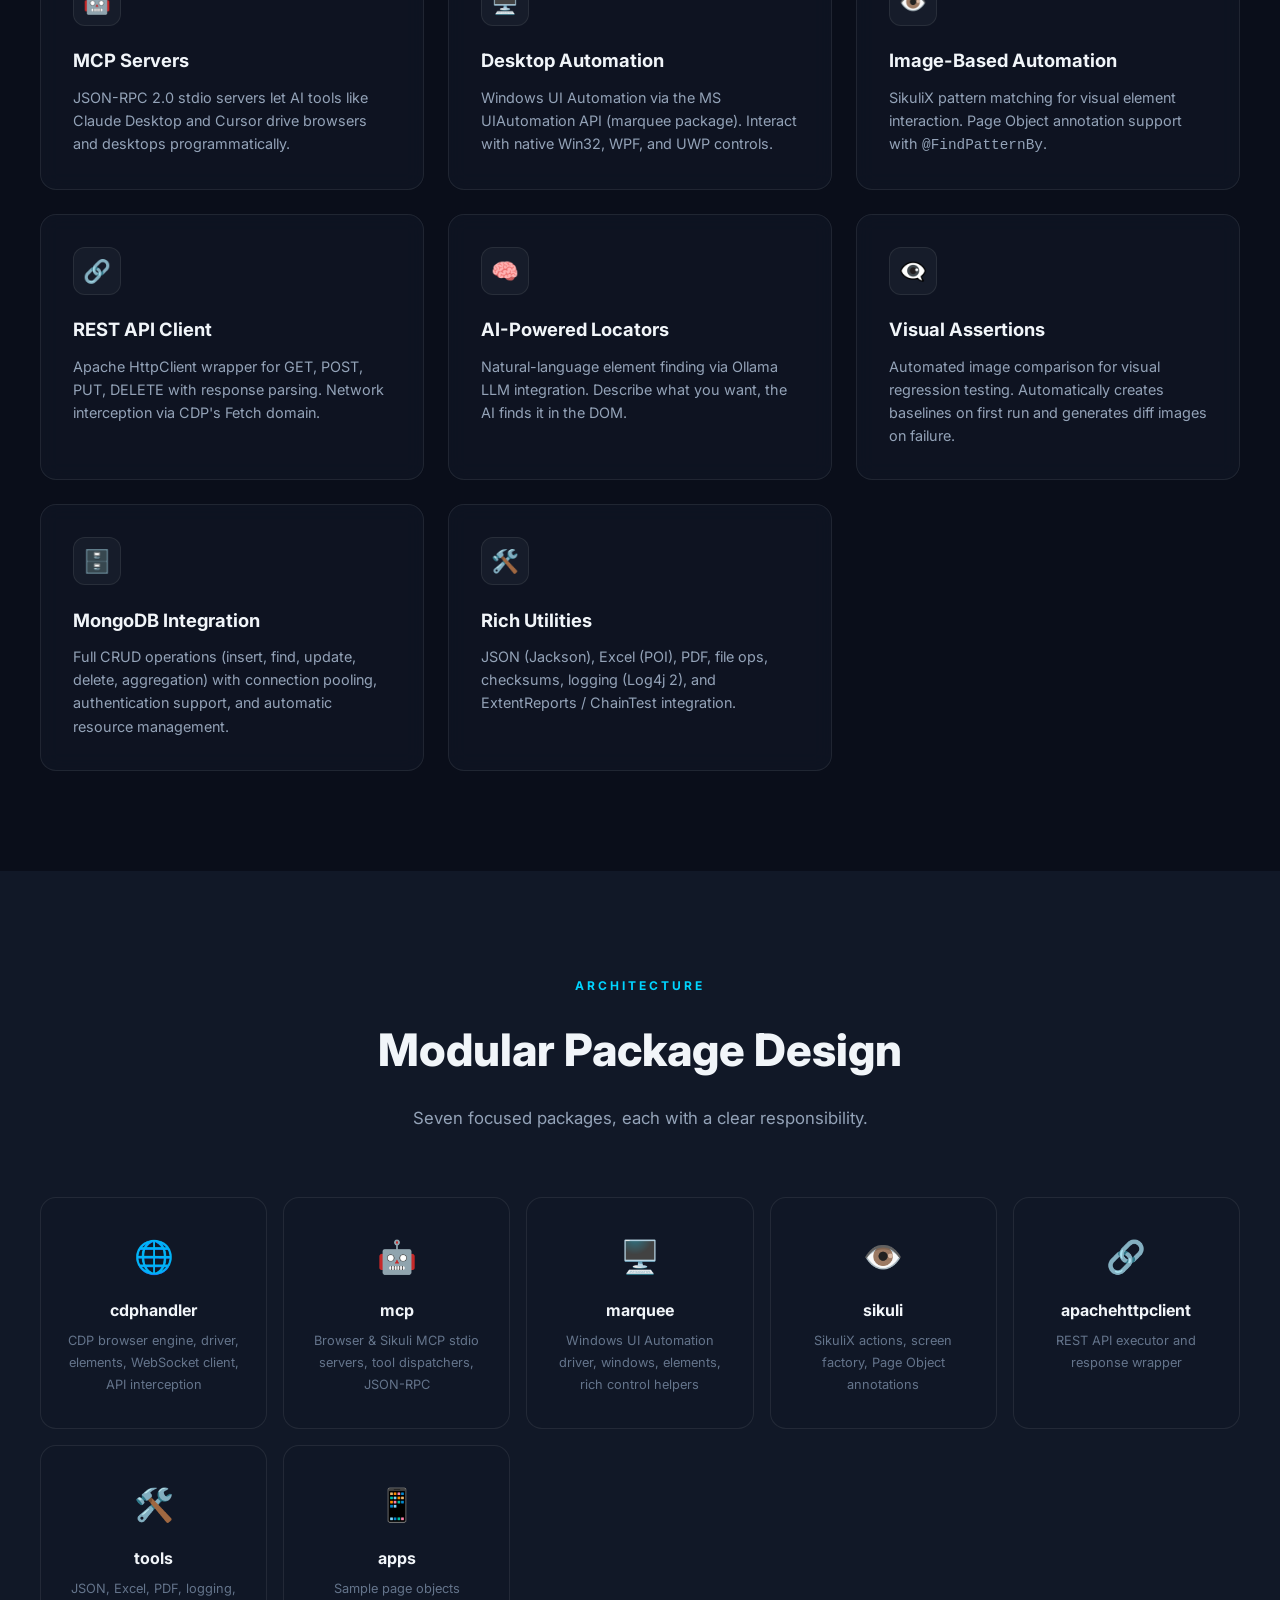
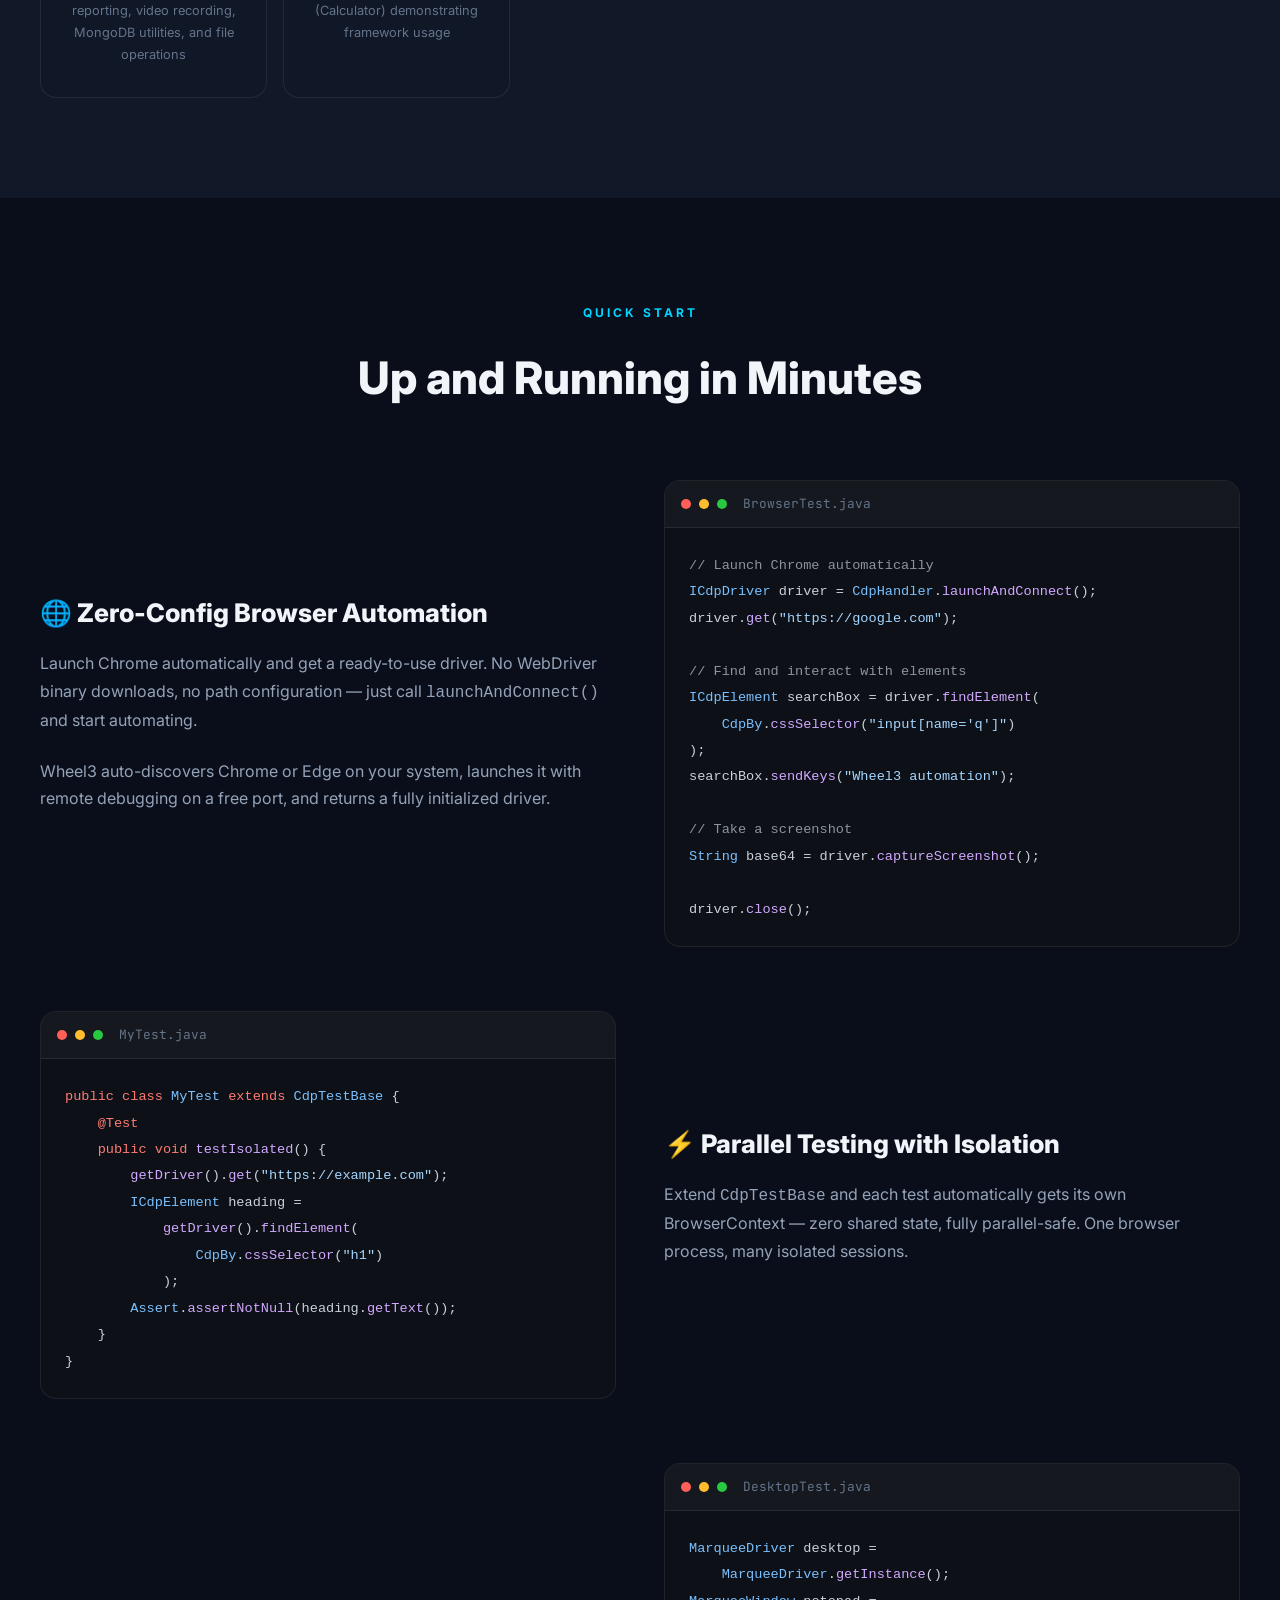
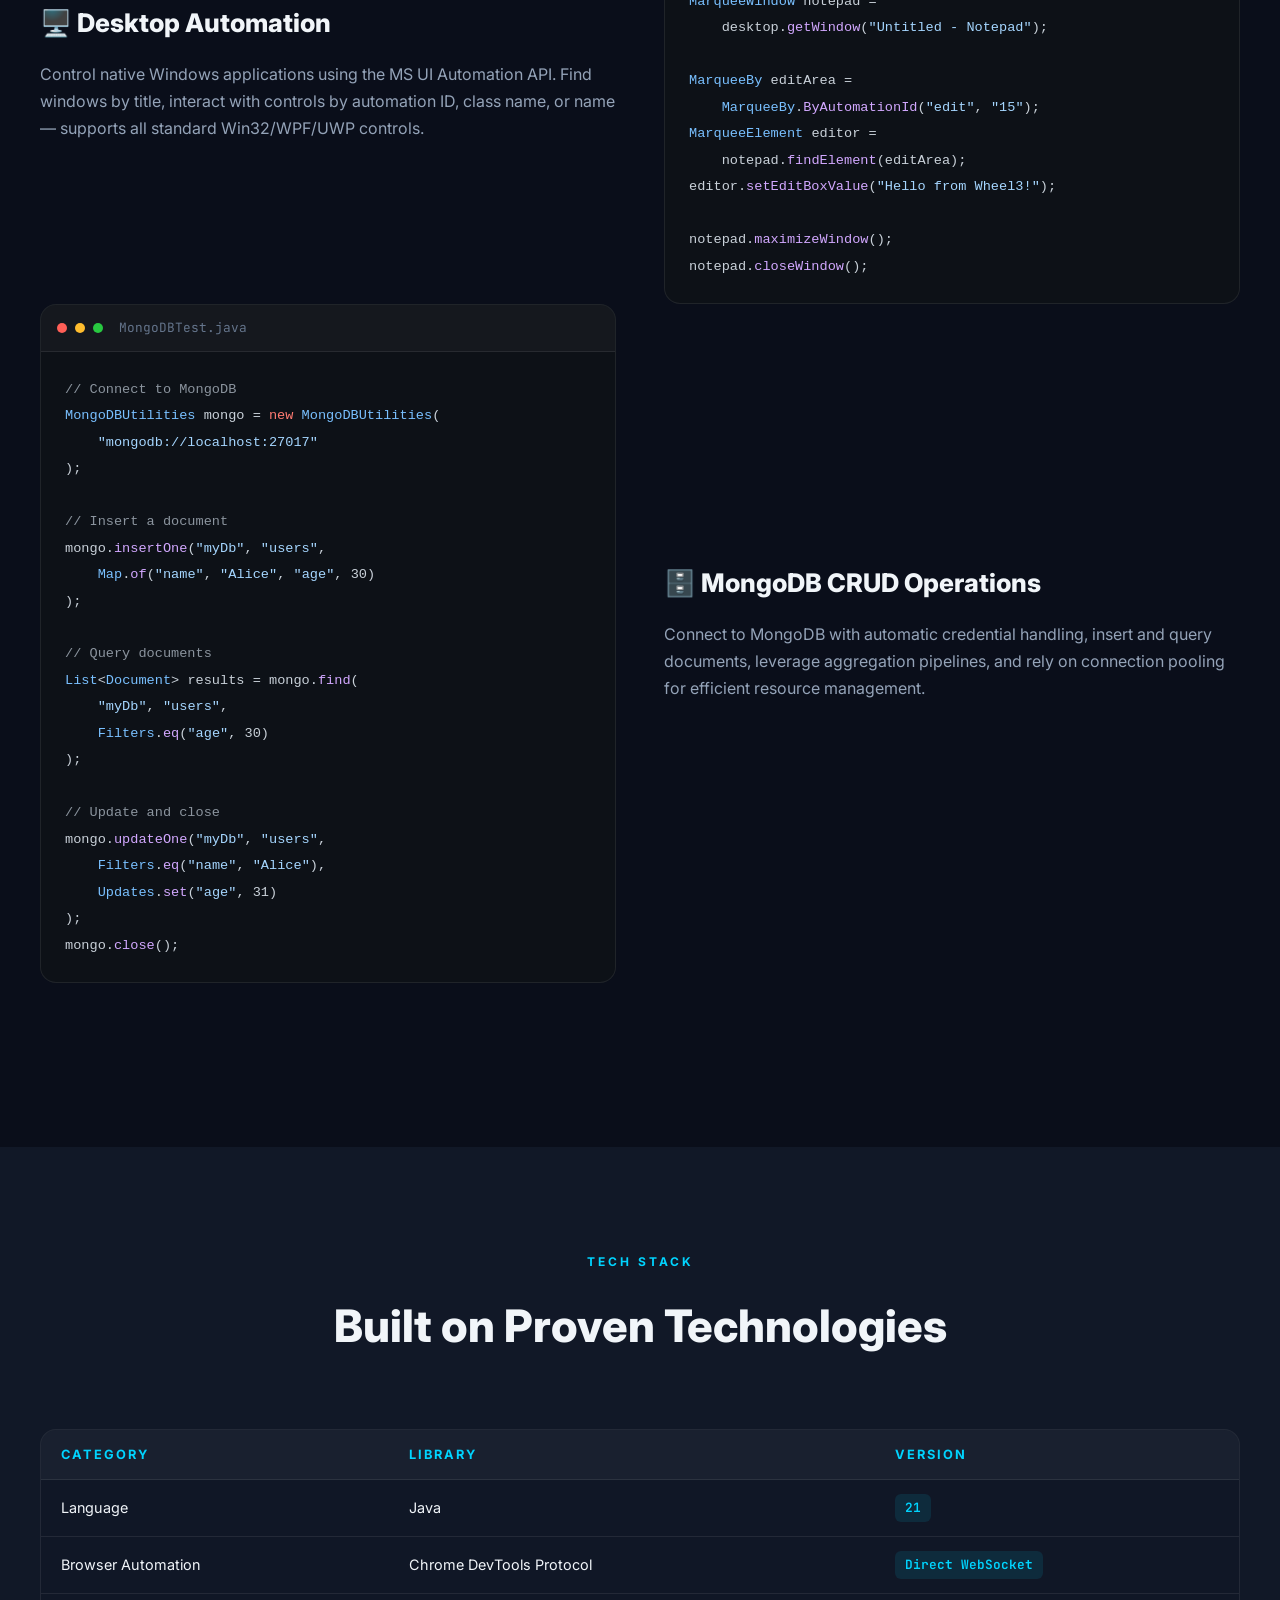
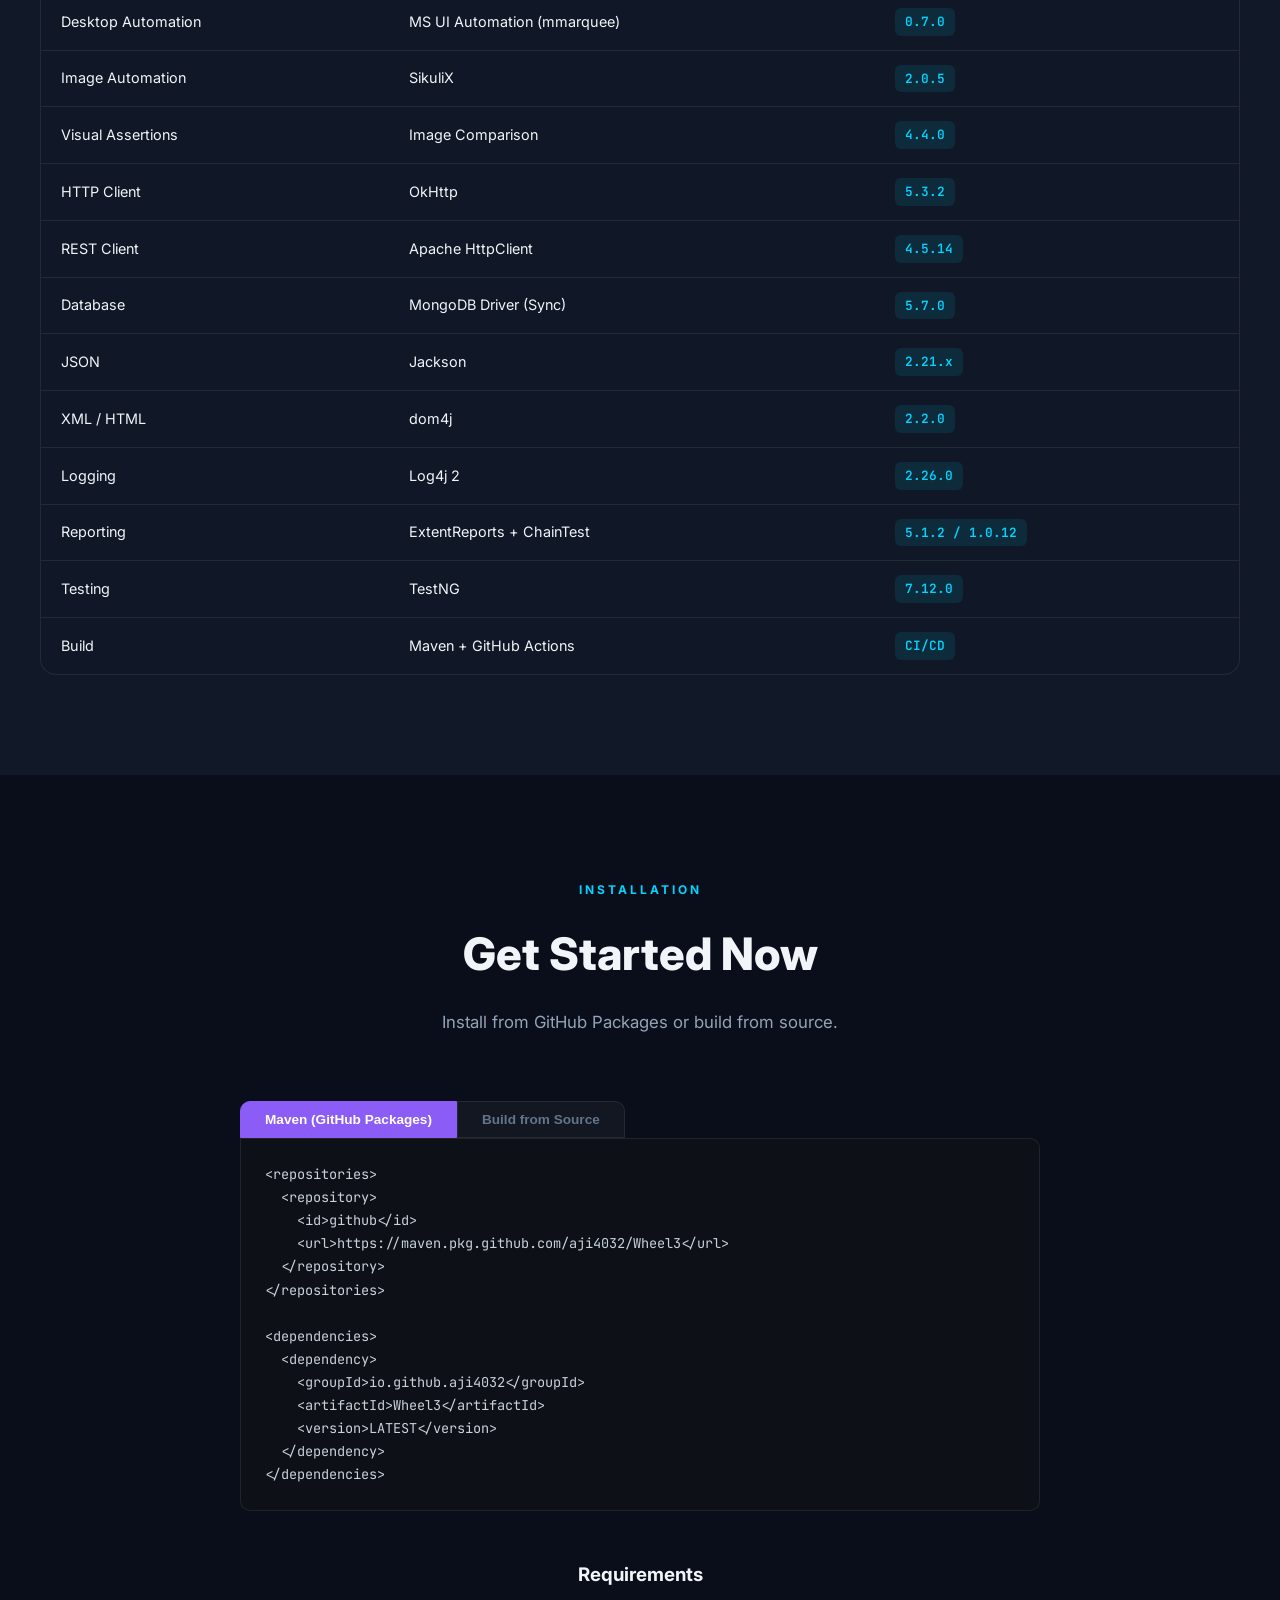
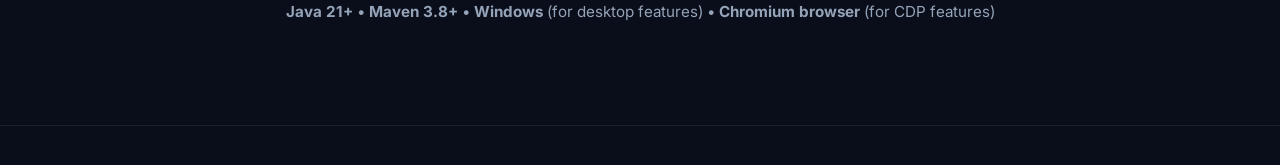
==== commit b2596485: "[Ajith] || Enabled Visual Assertion - 1" ====
--- a/docs/index.html
+++ b/docs/index.html
@@ -118,6 +118,11 @@
         <div class="feature-icon">🧠</div>
         <h3>AI-Powered Locators</h3>
         <p>Natural-language element finding via Ollama LLM integration. Describe what you want, the AI finds it in the DOM.</p>
+      </div>
+      <div class="feature-card fade-in">
+        <div class="feature-icon">👁️‍🗨️</div>
+        <h3>Visual Assertions</h3>
+        <p>Automated image comparison for visual regression testing. Automatically creates baselines on first run and generates diff images on failure.</p>
       </div>
       <div class="feature-card fade-in">
         <div class="feature-icon">🗄️</div>
@@ -333,6 +338,7 @@
           <tr><td>Browser Automation</td><td>Chrome DevTools Protocol</td><td><span class="tech-badge">Direct WebSocket</span></td></tr>
           <tr><td>Desktop Automation</td><td>MS UI Automation (mmarquee)</td><td><span class="tech-badge">0.7.0</span></td></tr>
           <tr><td>Image Automation</td><td>SikuliX</td><td><span class="tech-badge">2.0.5</span></td></tr>
+          <tr><td>Visual Assertions</td><td>Image Comparison</td><td><span class="tech-badge">4.4.0</span></td></tr>
           <tr><td>HTTP Client</td><td>OkHttp</td><td><span class="tech-badge">5.3.2</span></td></tr>
           <tr><td>REST Client</td><td>Apache HttpClient</td><td><span class="tech-badge">4.5.14</span></td></tr>
           <tr><td>Database</td><td>MongoDB Driver (Sync)</td><td><span class="tech-badge">5.7.0</span></td></tr>
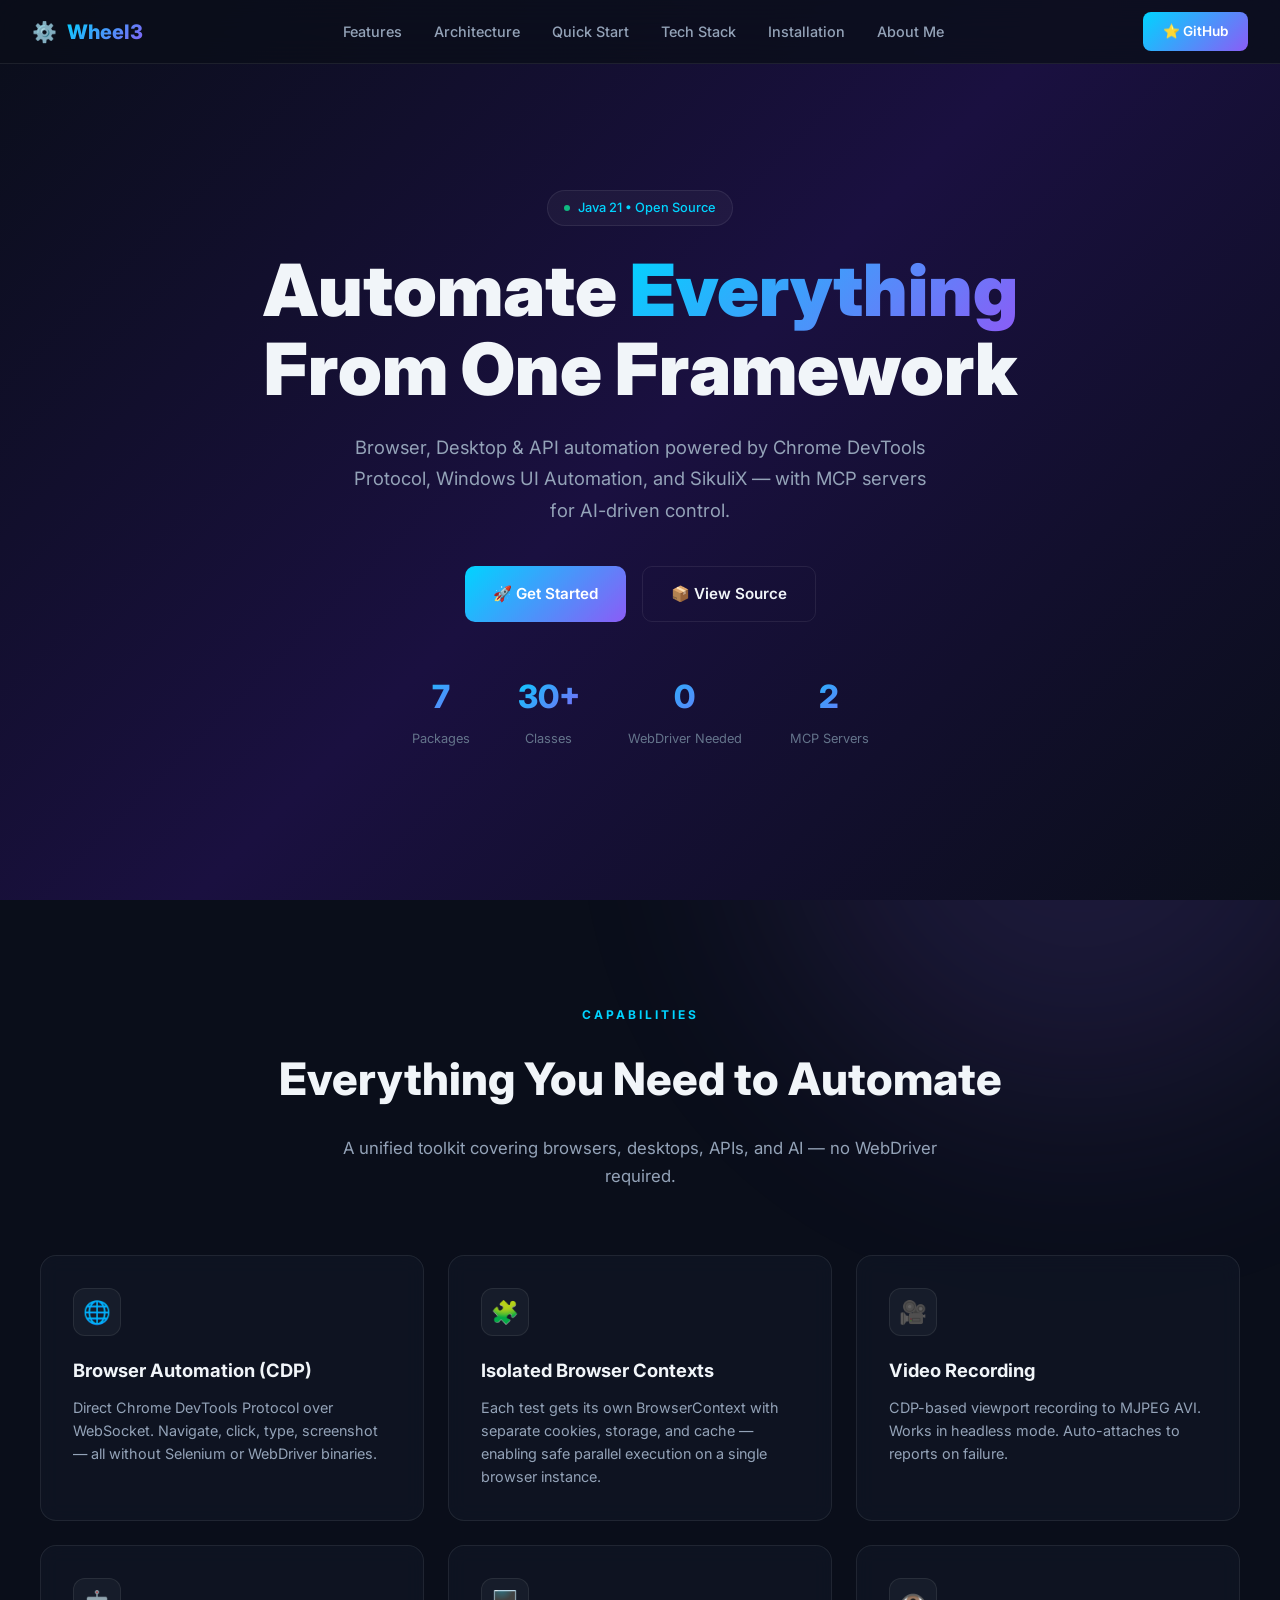
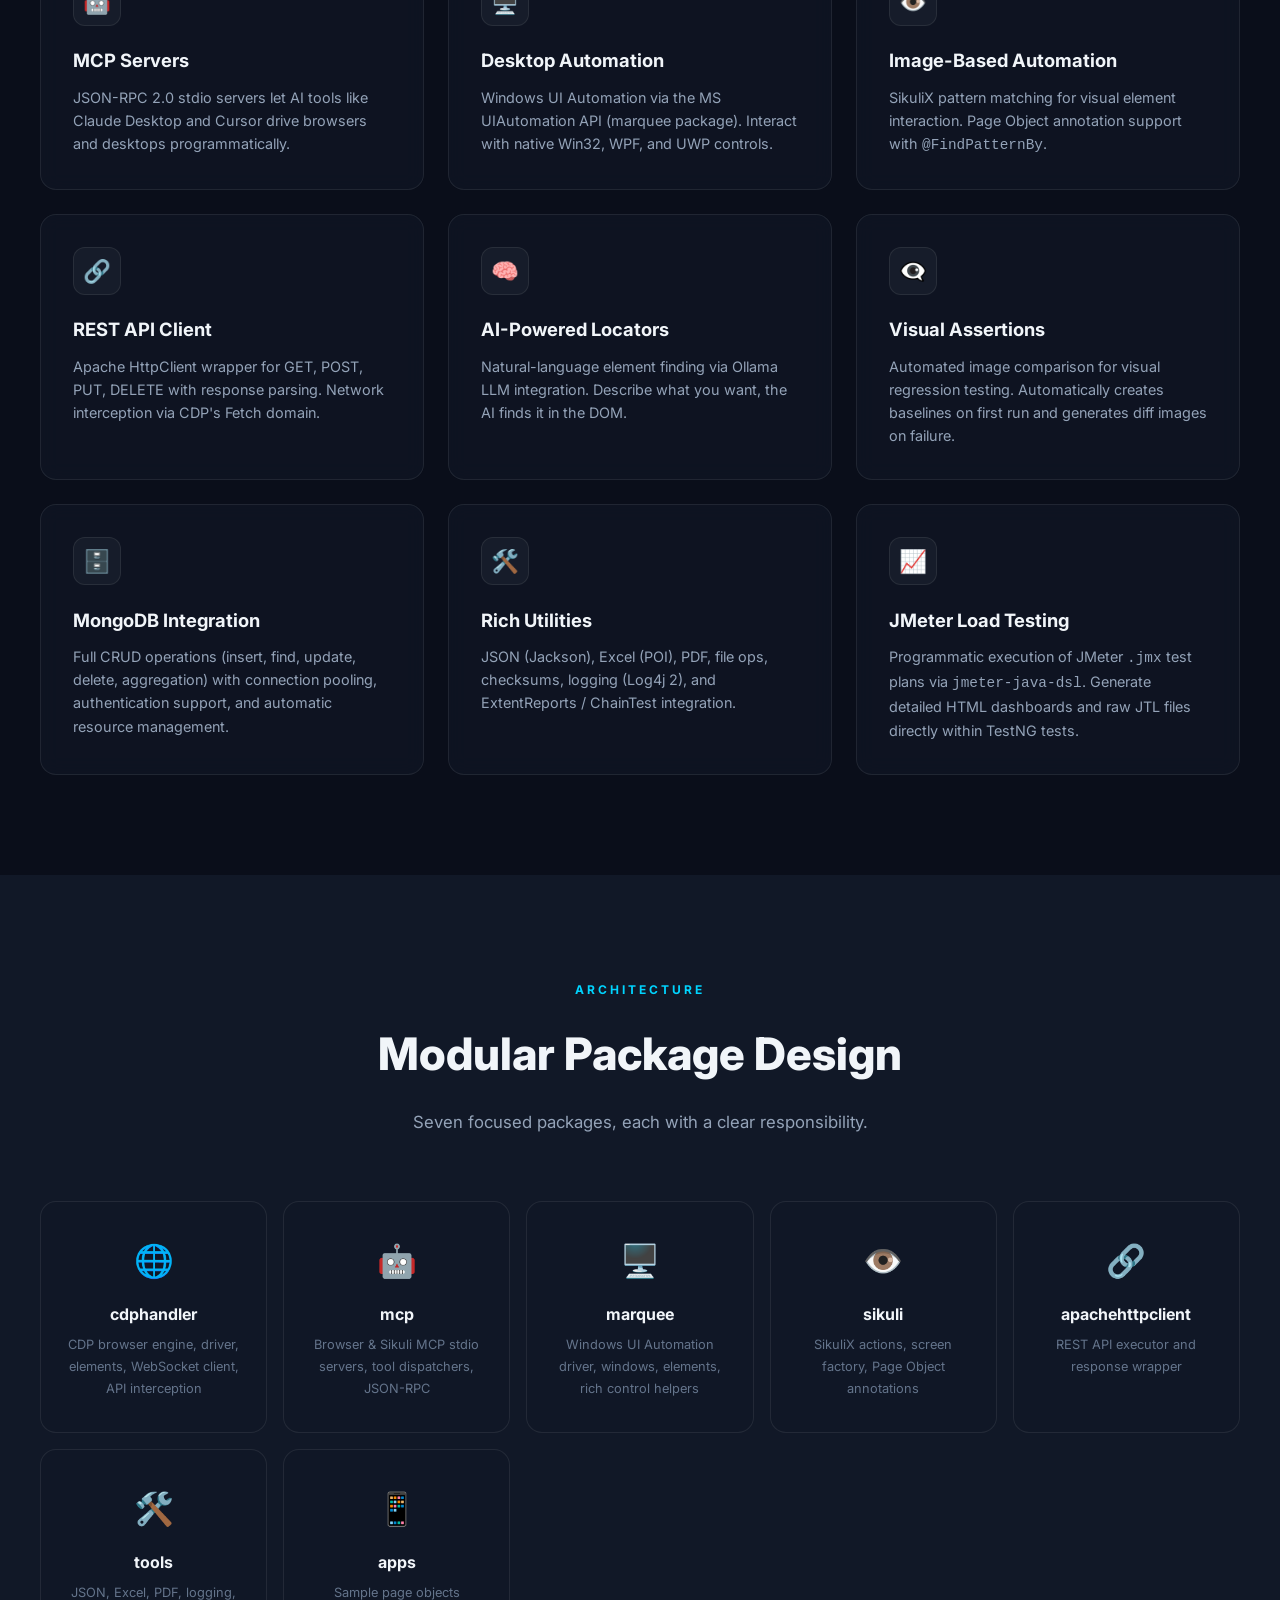
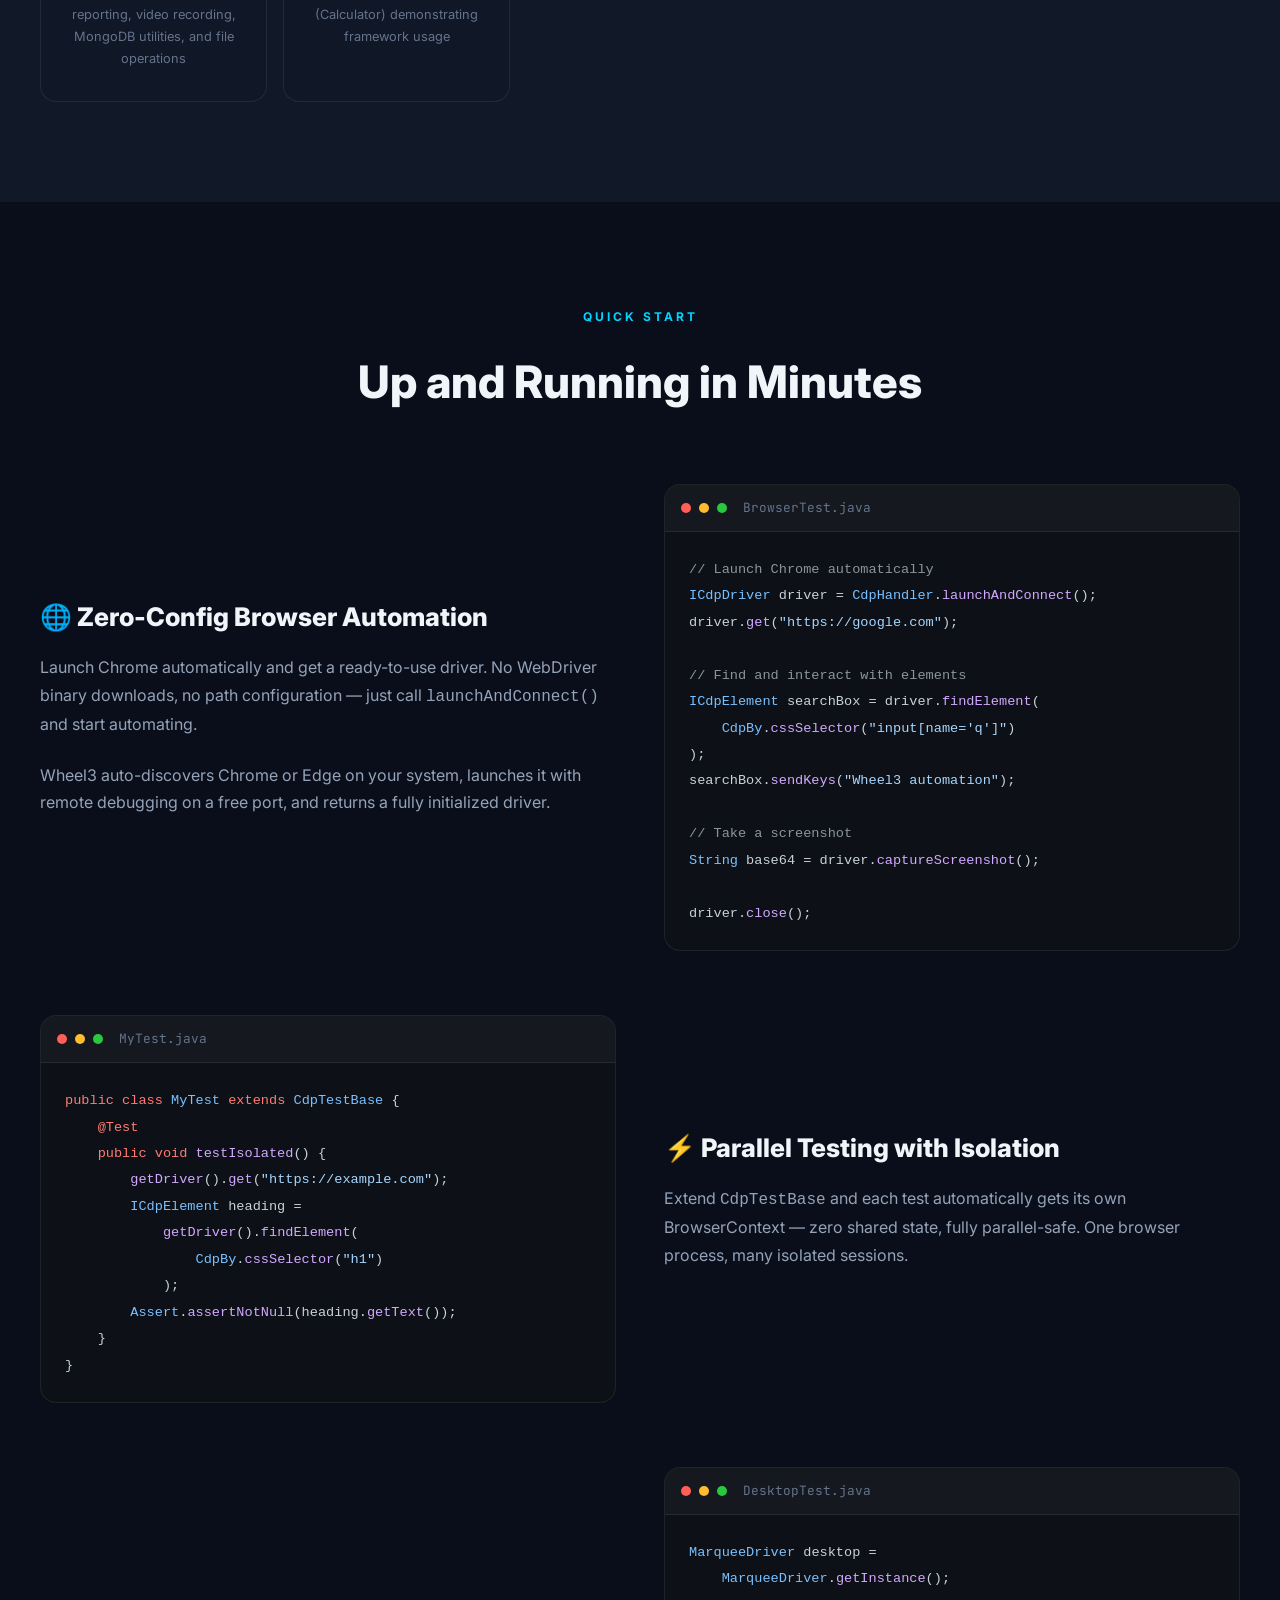
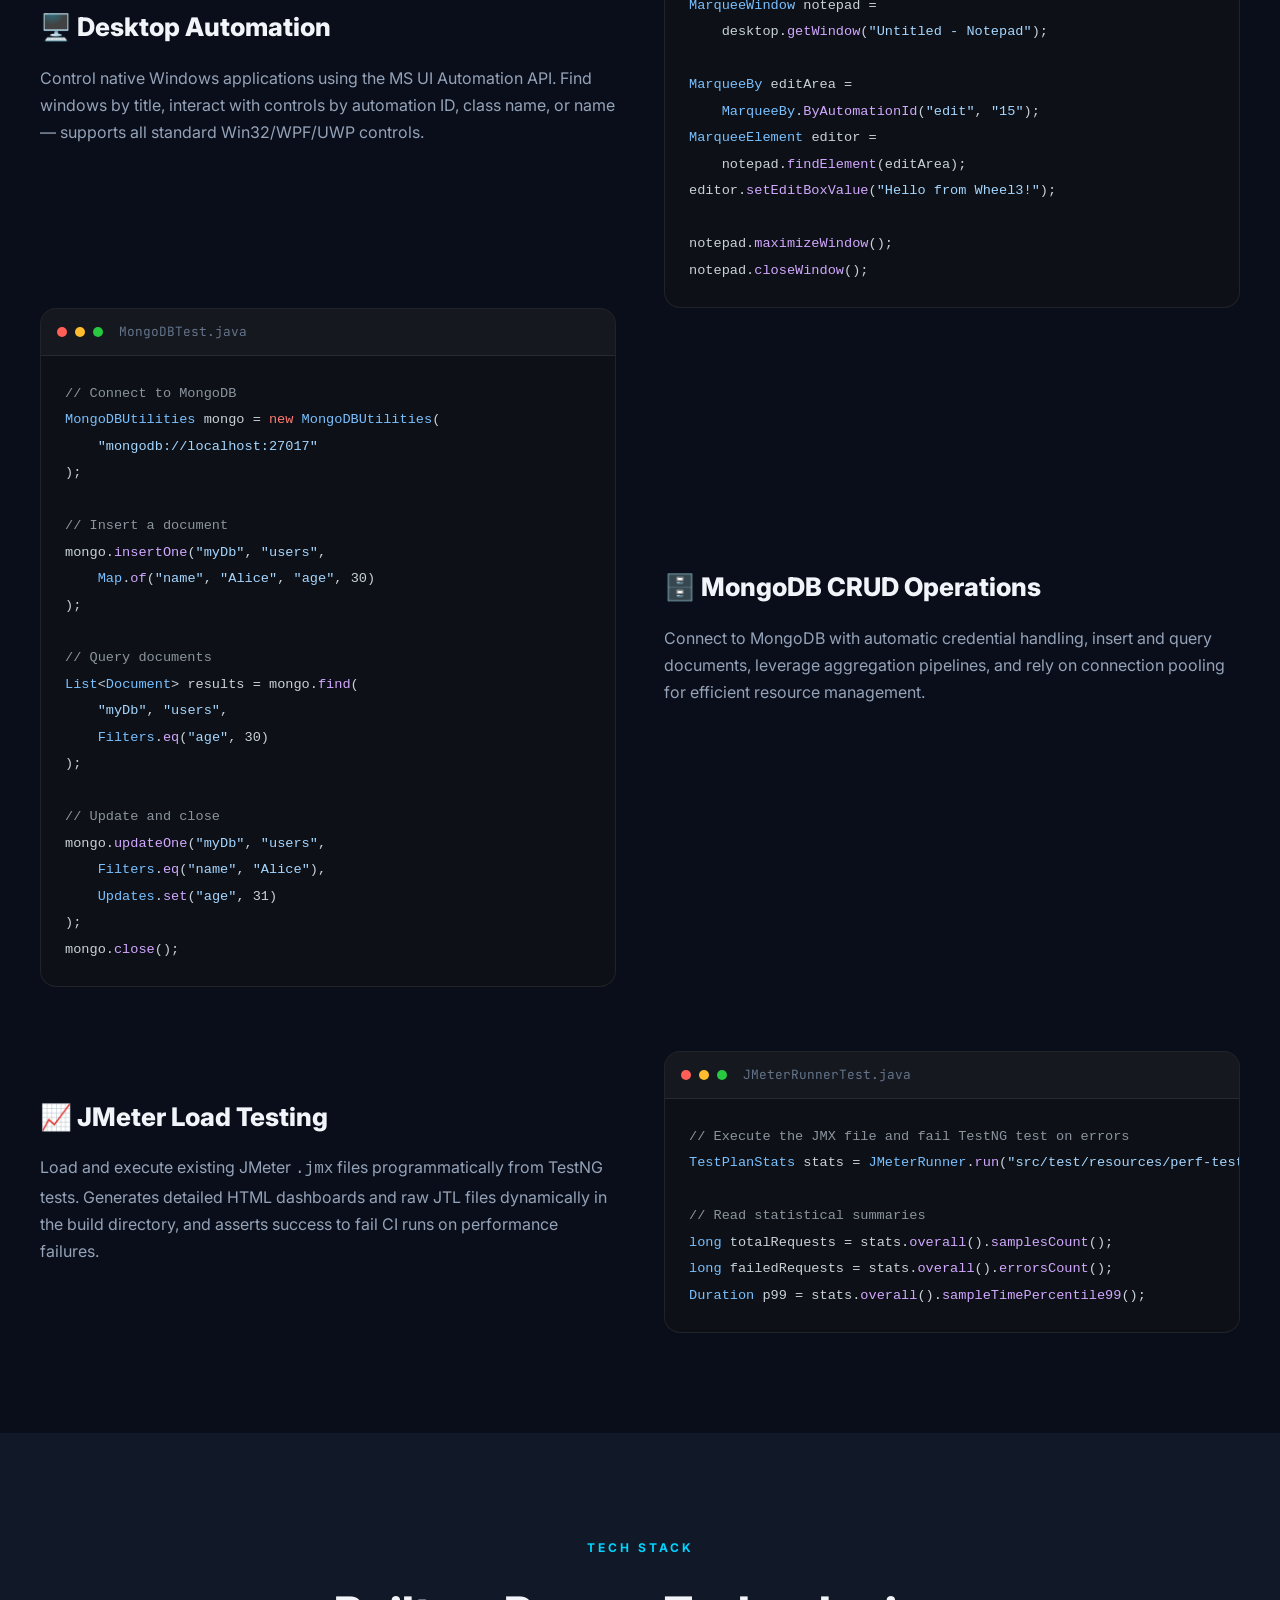
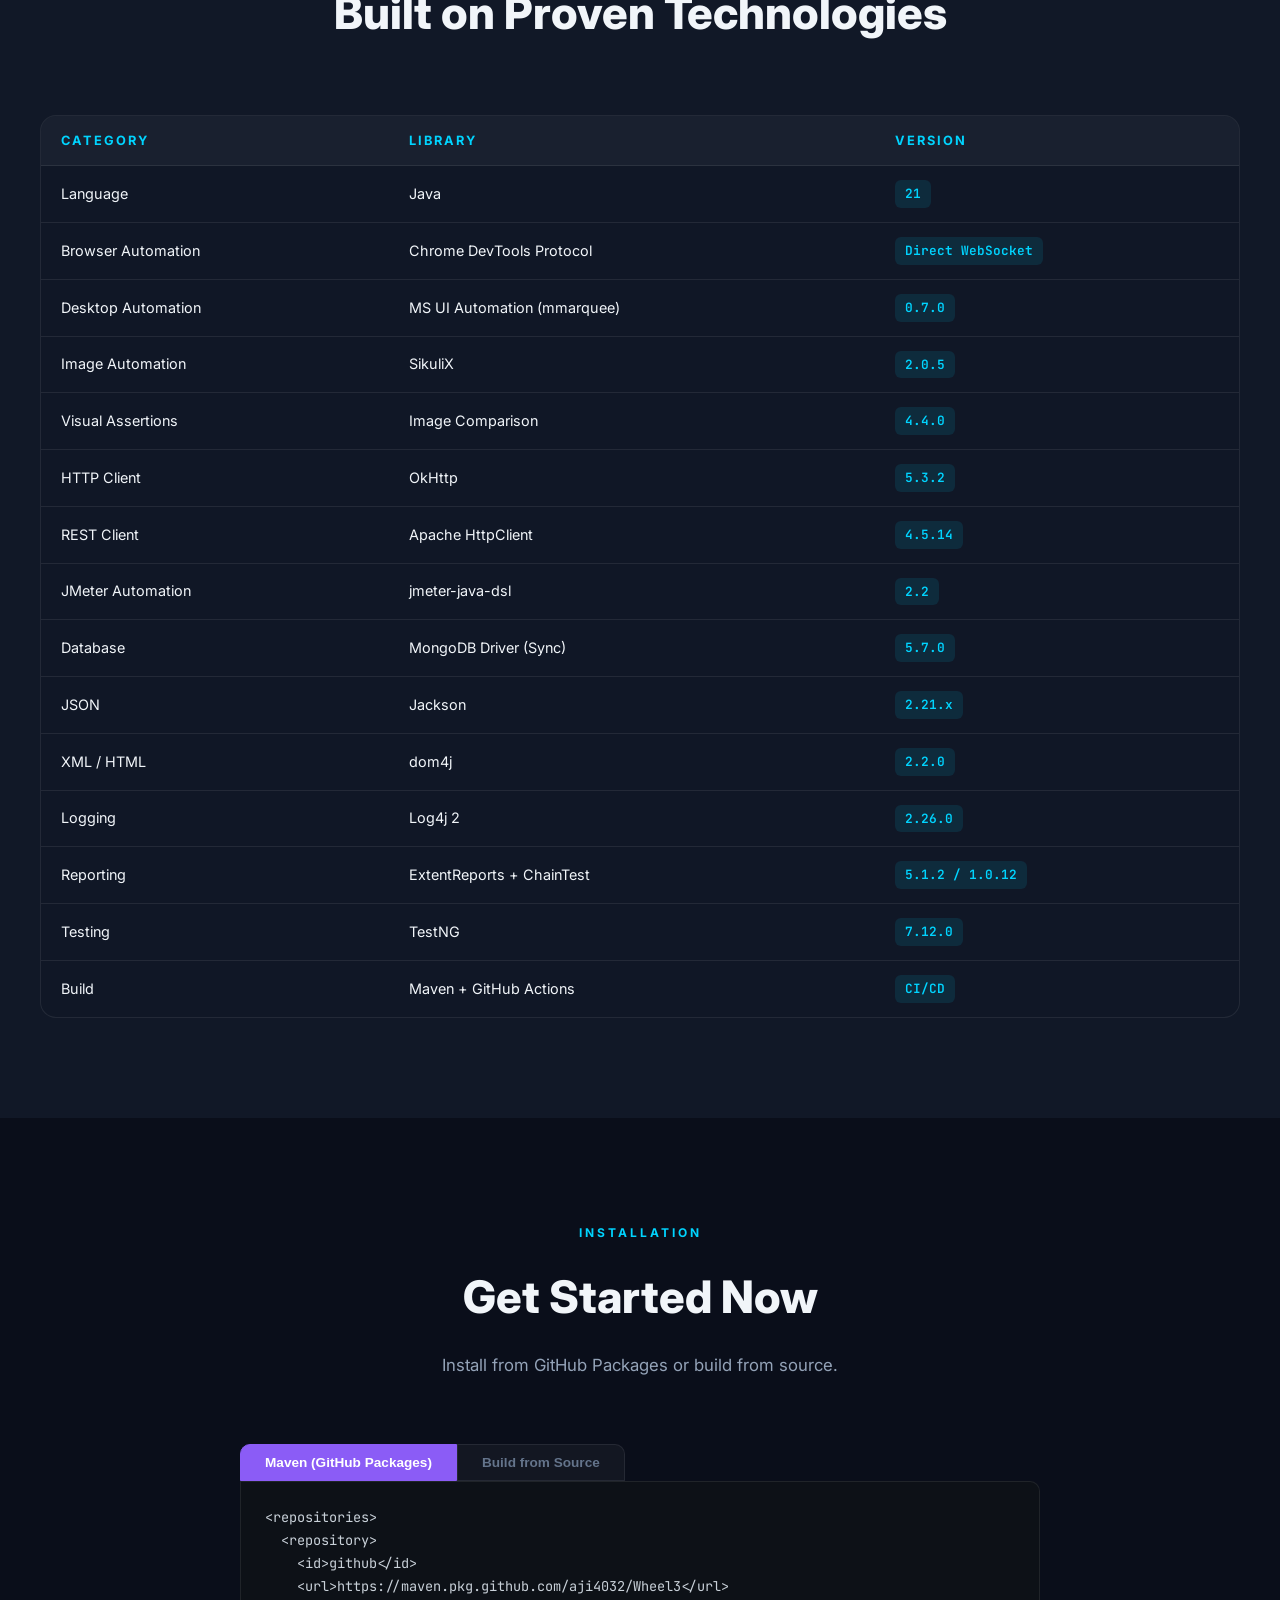
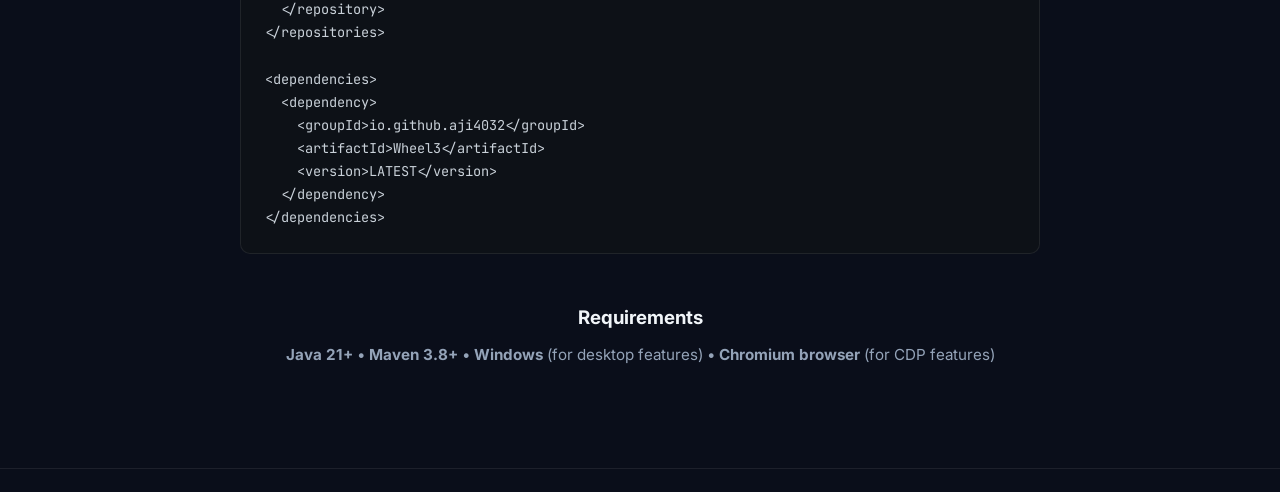
==== commit 0694bbd3: "[Ajith] || Enabled JMeter load testing" ====
--- a/docs/index.html
+++ b/docs/index.html
@@ -133,6 +133,11 @@
         <div class="feature-icon">🛠️</div>
         <h3>Rich Utilities</h3>
         <p>JSON (Jackson), Excel (POI), PDF, file ops, checksums, logging (Log4j 2), and ExtentReports / ChainTest integration.</p>
+      </div>
+      <div class="feature-card fade-in">
+        <div class="feature-icon">📈</div>
+        <h3>JMeter Load Testing</h3>
+        <p>Programmatic execution of JMeter <code>.jmx</code> test plans via <code>jmeter-java-dsl</code>. Generate detailed HTML dashboards and raw JTL files directly within TestNG tests.</p>
       </div>
     </div>
   </div>
@@ -318,6 +323,29 @@
 mongo.<span class="fn">close</span>();</code></pre>
       </div>
     </div>
+
+    <!-- JMeter Load Testing -->
+    <div class="code-section fade-in">
+      <div class="code-info">
+        <h3>📈 JMeter Load Testing</h3>
+        <p>Load and execute existing JMeter <code>.jmx</code> files programmatically from TestNG tests. Generates detailed HTML dashboards and raw JTL files dynamically in the build directory, and asserts success to fail CI runs on performance failures.</p>
+      </div>
+      <div class="code-block">
+        <div class="code-block-header">
+          <span class="code-dot code-dot--red"></span>
+          <span class="code-dot code-dot--yellow"></span>
+          <span class="code-dot code-dot--green"></span>
+          <span class="code-block-title">JMeterRunnerTest.java</span>
+        </div>
+        <pre><code><span class="cmt">// Execute the JMX file and fail TestNG test on errors</span>
+<span class="type">TestPlanStats</span> stats = <span class="type">JMeterRunner</span>.<span class="fn">run</span>(<span class="str">"src/test/resources/perf-test.jmx"</span>);
+
+<span class="cmt">// Read statistical summaries</span>
+<span class="type">long</span> totalRequests = stats.<span class="fn">overall</span>().<span class="fn">samplesCount</span>();
+<span class="type">long</span> failedRequests = stats.<span class="fn">overall</span>().<span class="fn">errorsCount</span>();
+<span class="type">Duration</span> p99 = stats.<span class="fn">overall</span>().<span class="fn">sampleTimePercentile99</span>();</code></pre>
+      </div>
+    </div>
   </div>
 </section>
 
@@ -341,6 +369,7 @@
           <tr><td>Visual Assertions</td><td>Image Comparison</td><td><span class="tech-badge">4.4.0</span></td></tr>
           <tr><td>HTTP Client</td><td>OkHttp</td><td><span class="tech-badge">5.3.2</span></td></tr>
           <tr><td>REST Client</td><td>Apache HttpClient</td><td><span class="tech-badge">4.5.14</span></td></tr>
+          <tr><td>JMeter Automation</td><td>jmeter-java-dsl</td><td><span class="tech-badge">2.2</span></td></tr>
           <tr><td>Database</td><td>MongoDB Driver (Sync)</td><td><span class="tech-badge">5.7.0</span></td></tr>
           <tr><td>JSON</td><td>Jackson</td><td><span class="tech-badge">2.21.x</span></td></tr>
           <tr><td>XML / HTML</td><td>dom4j</td><td><span class="tech-badge">2.2.0</span></td></tr>
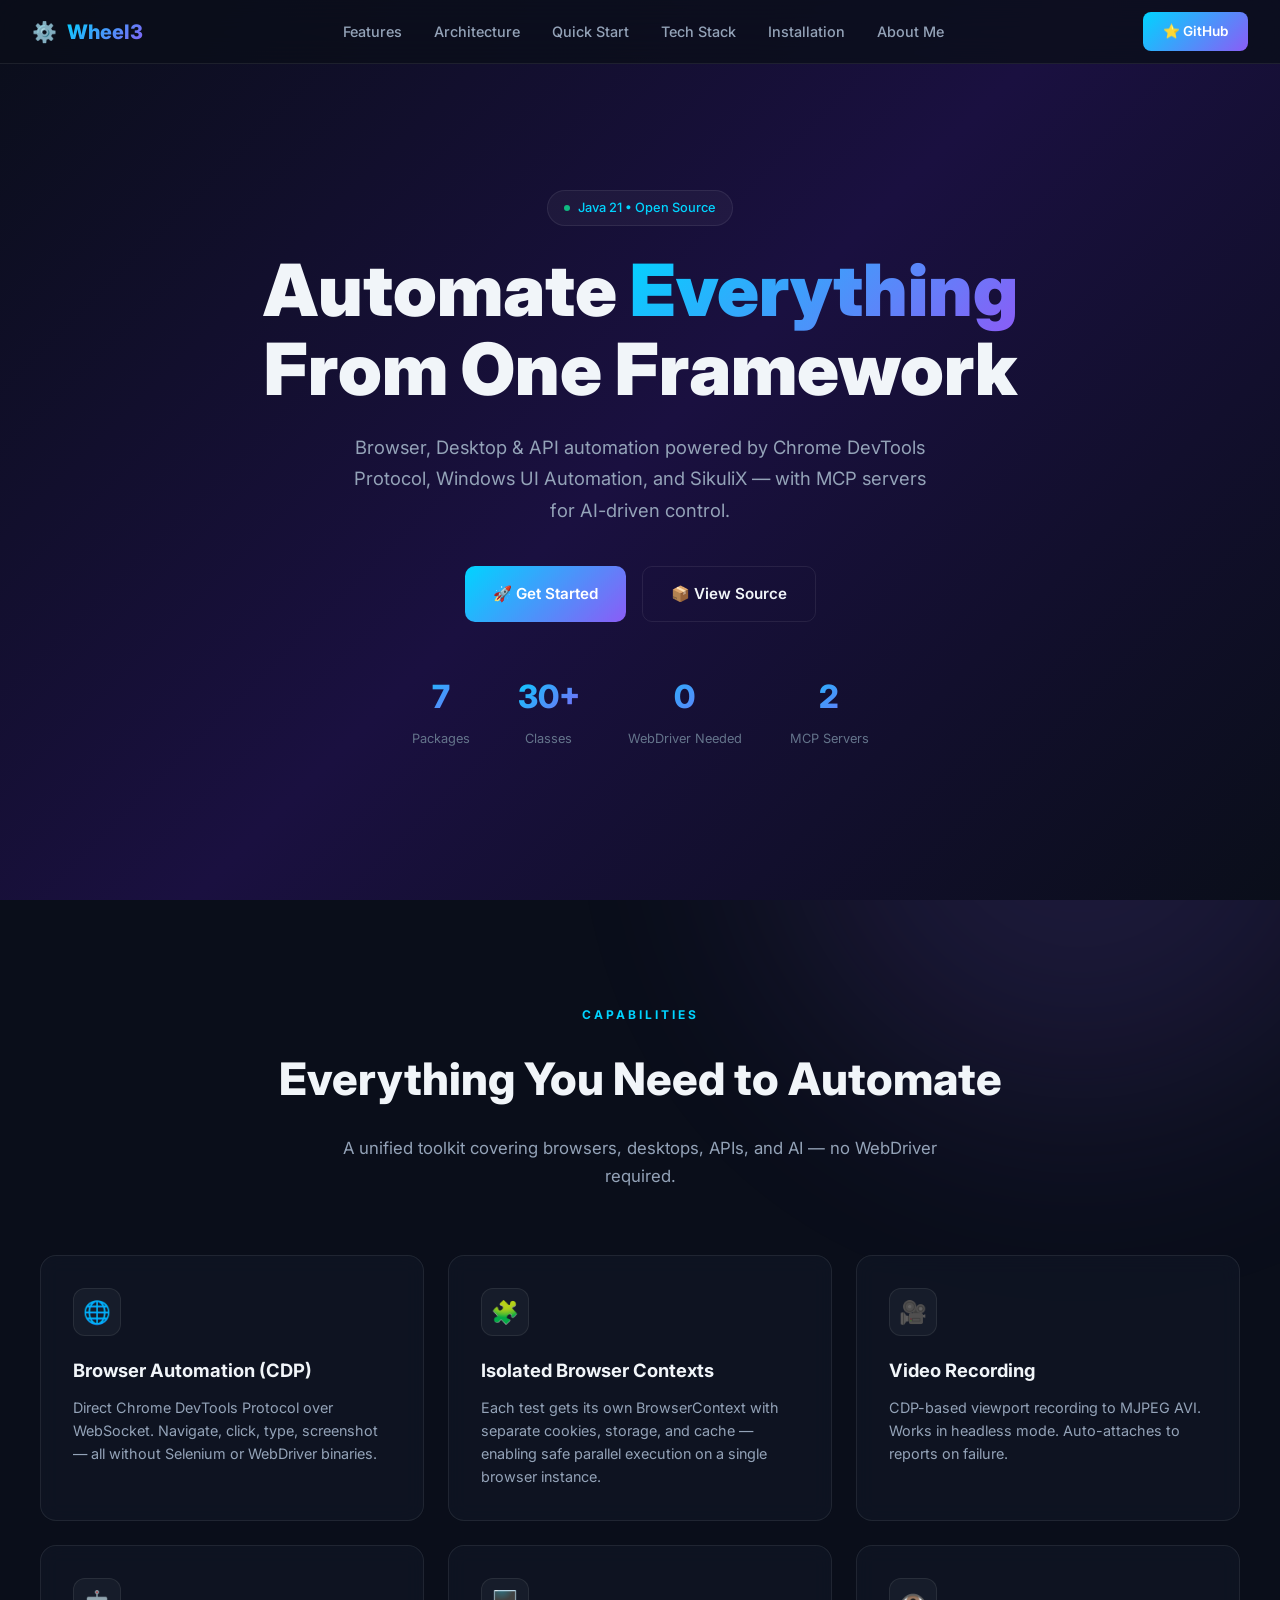
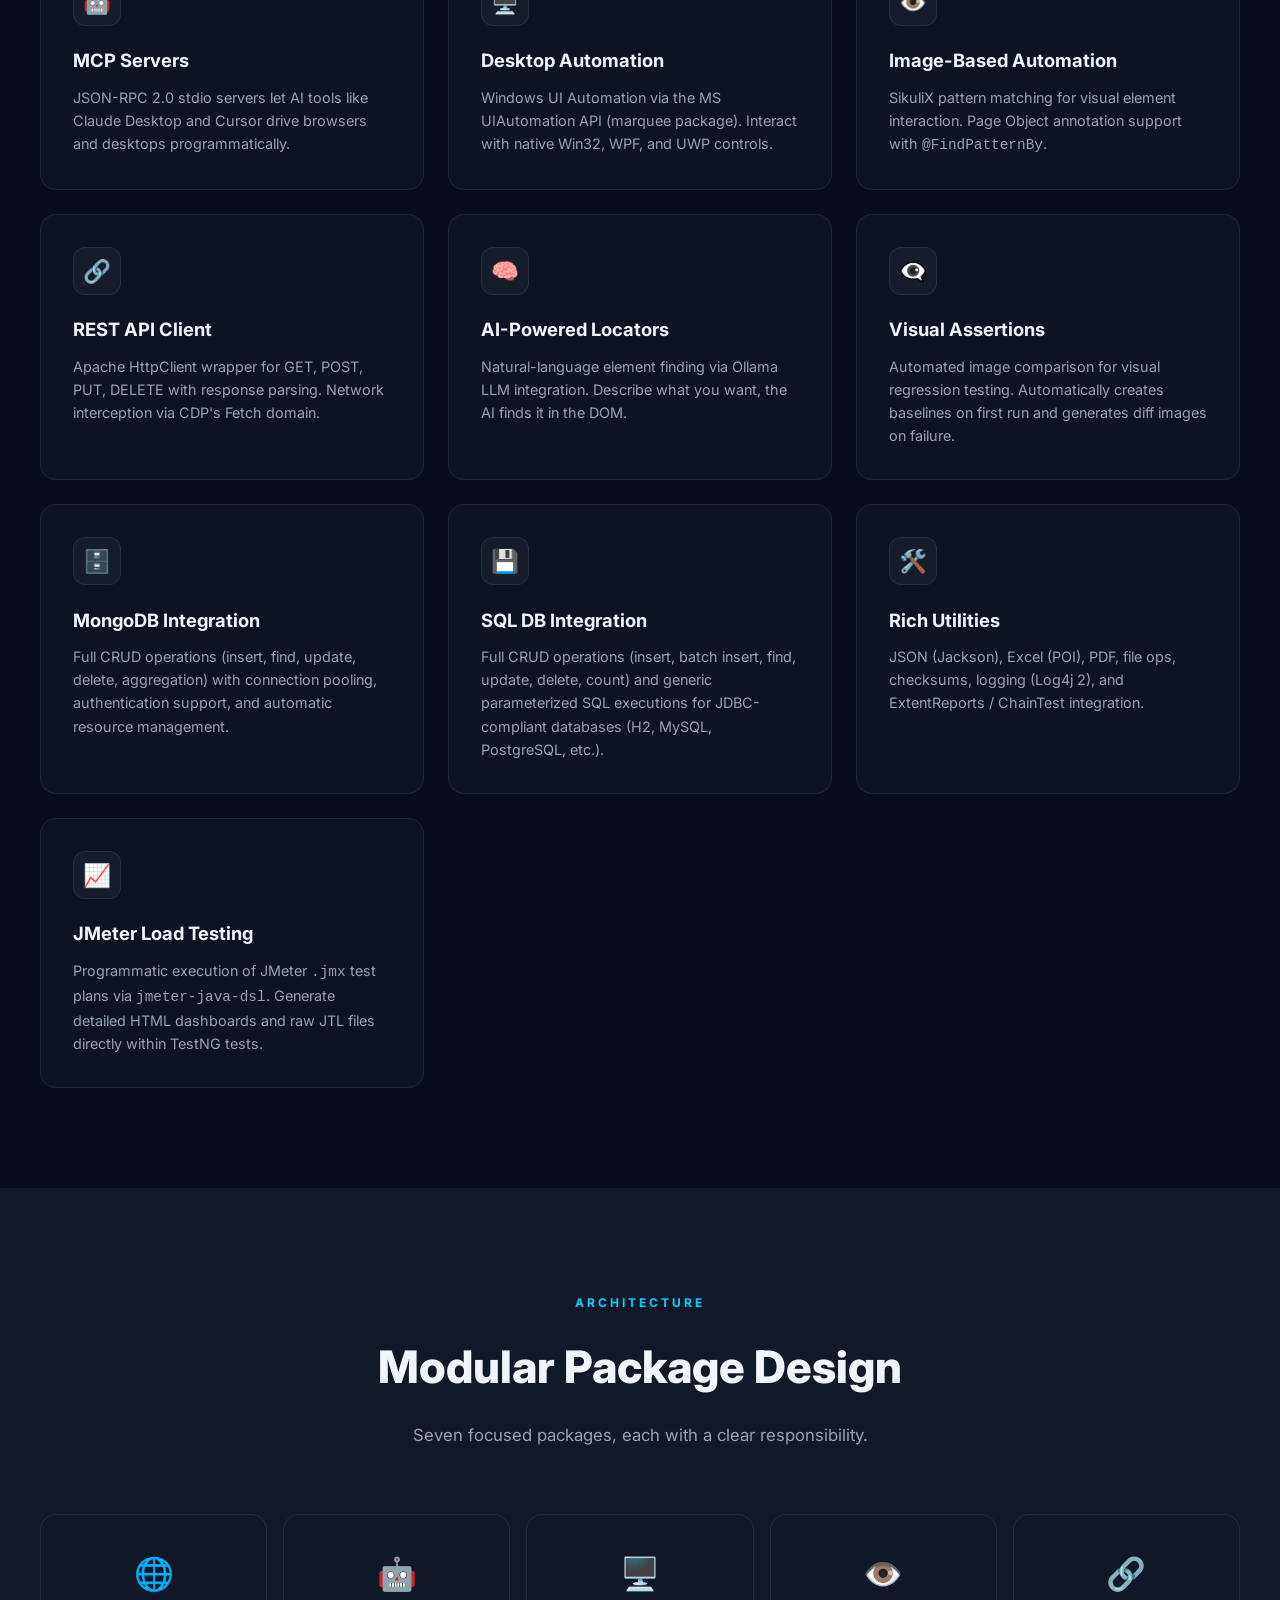
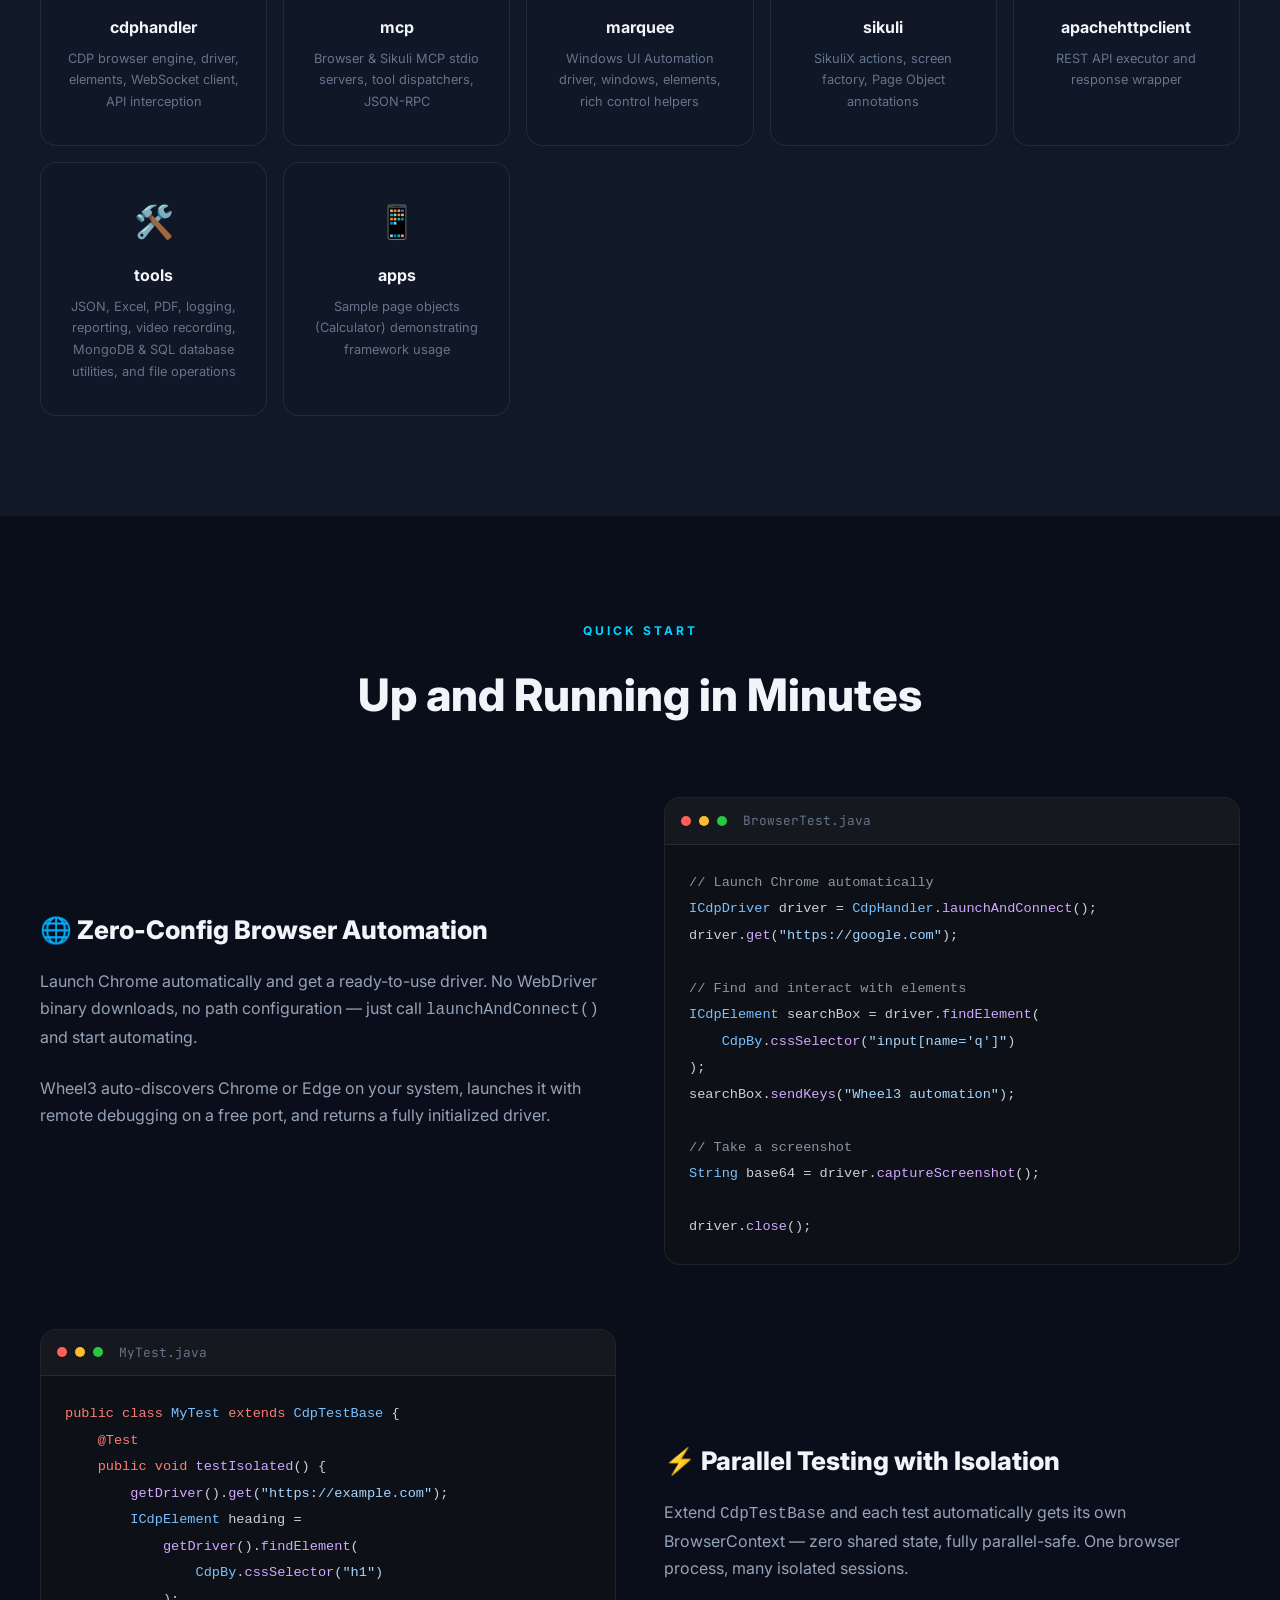
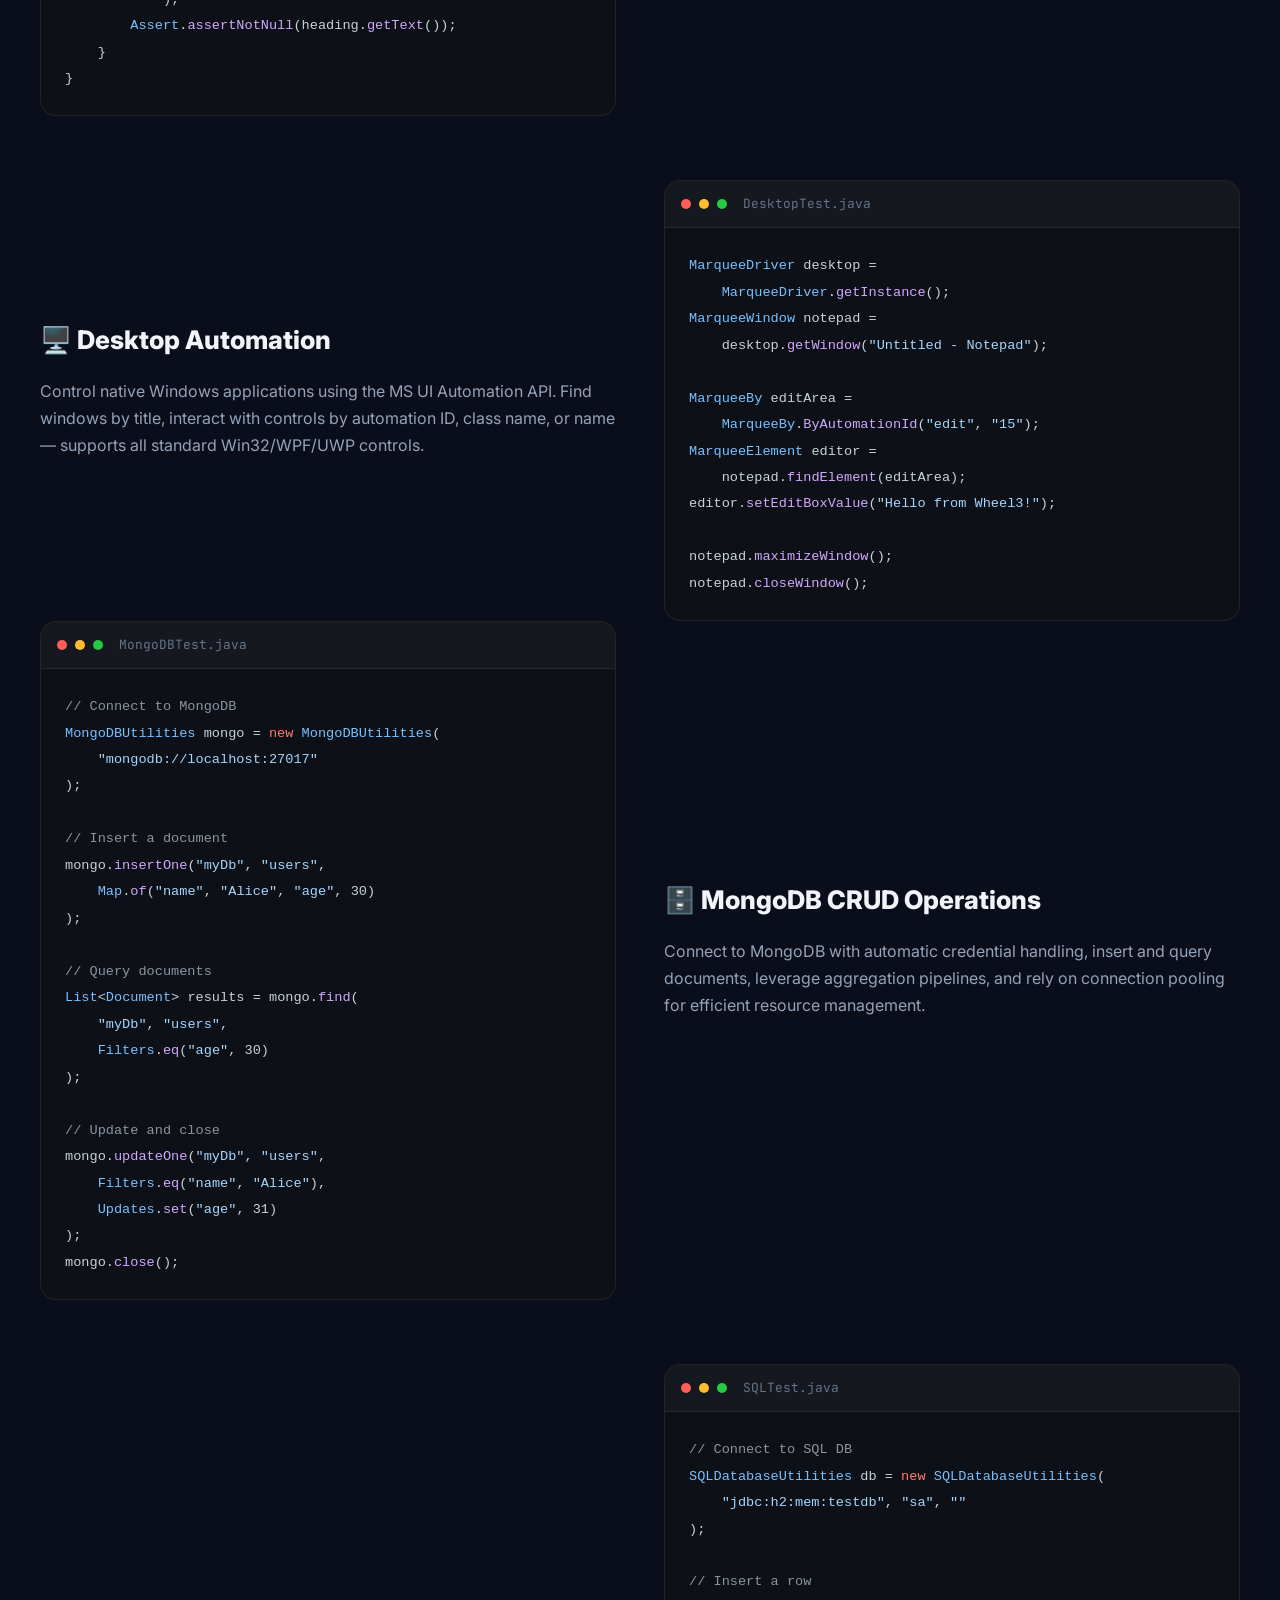
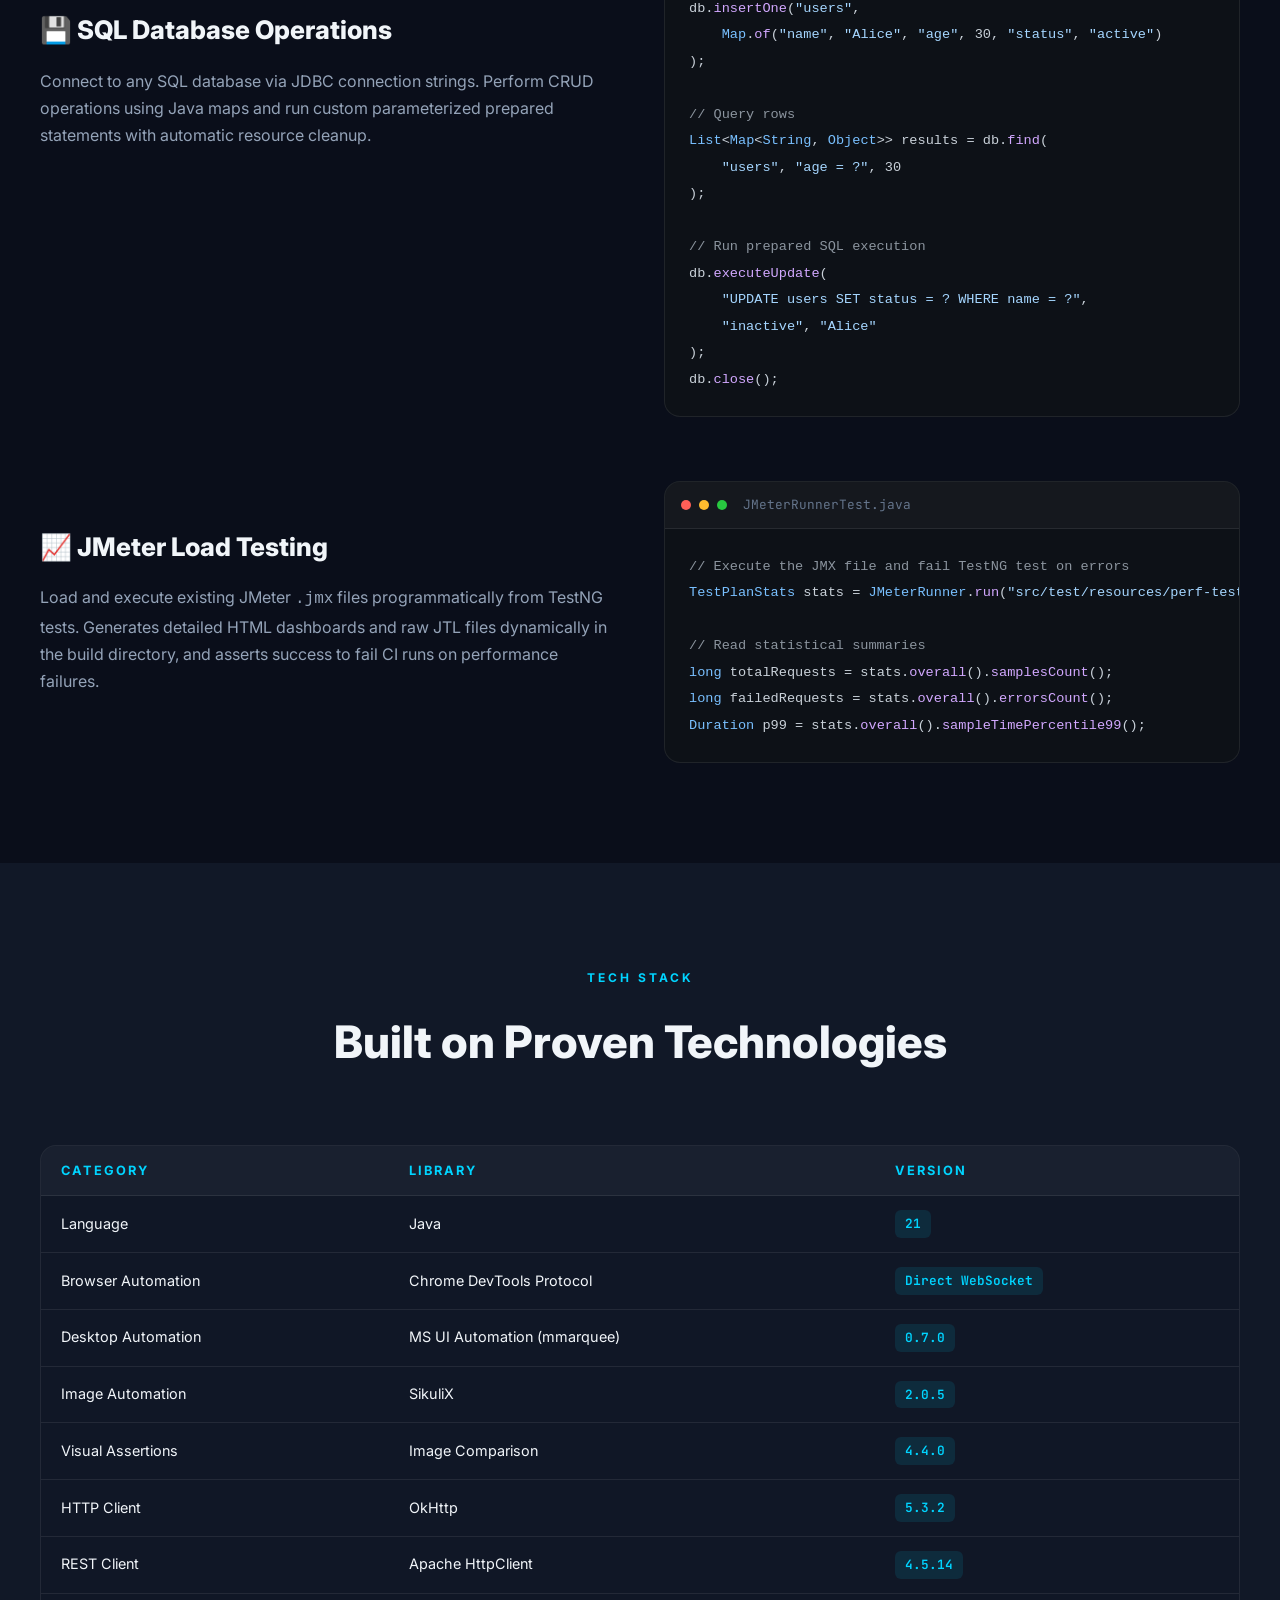
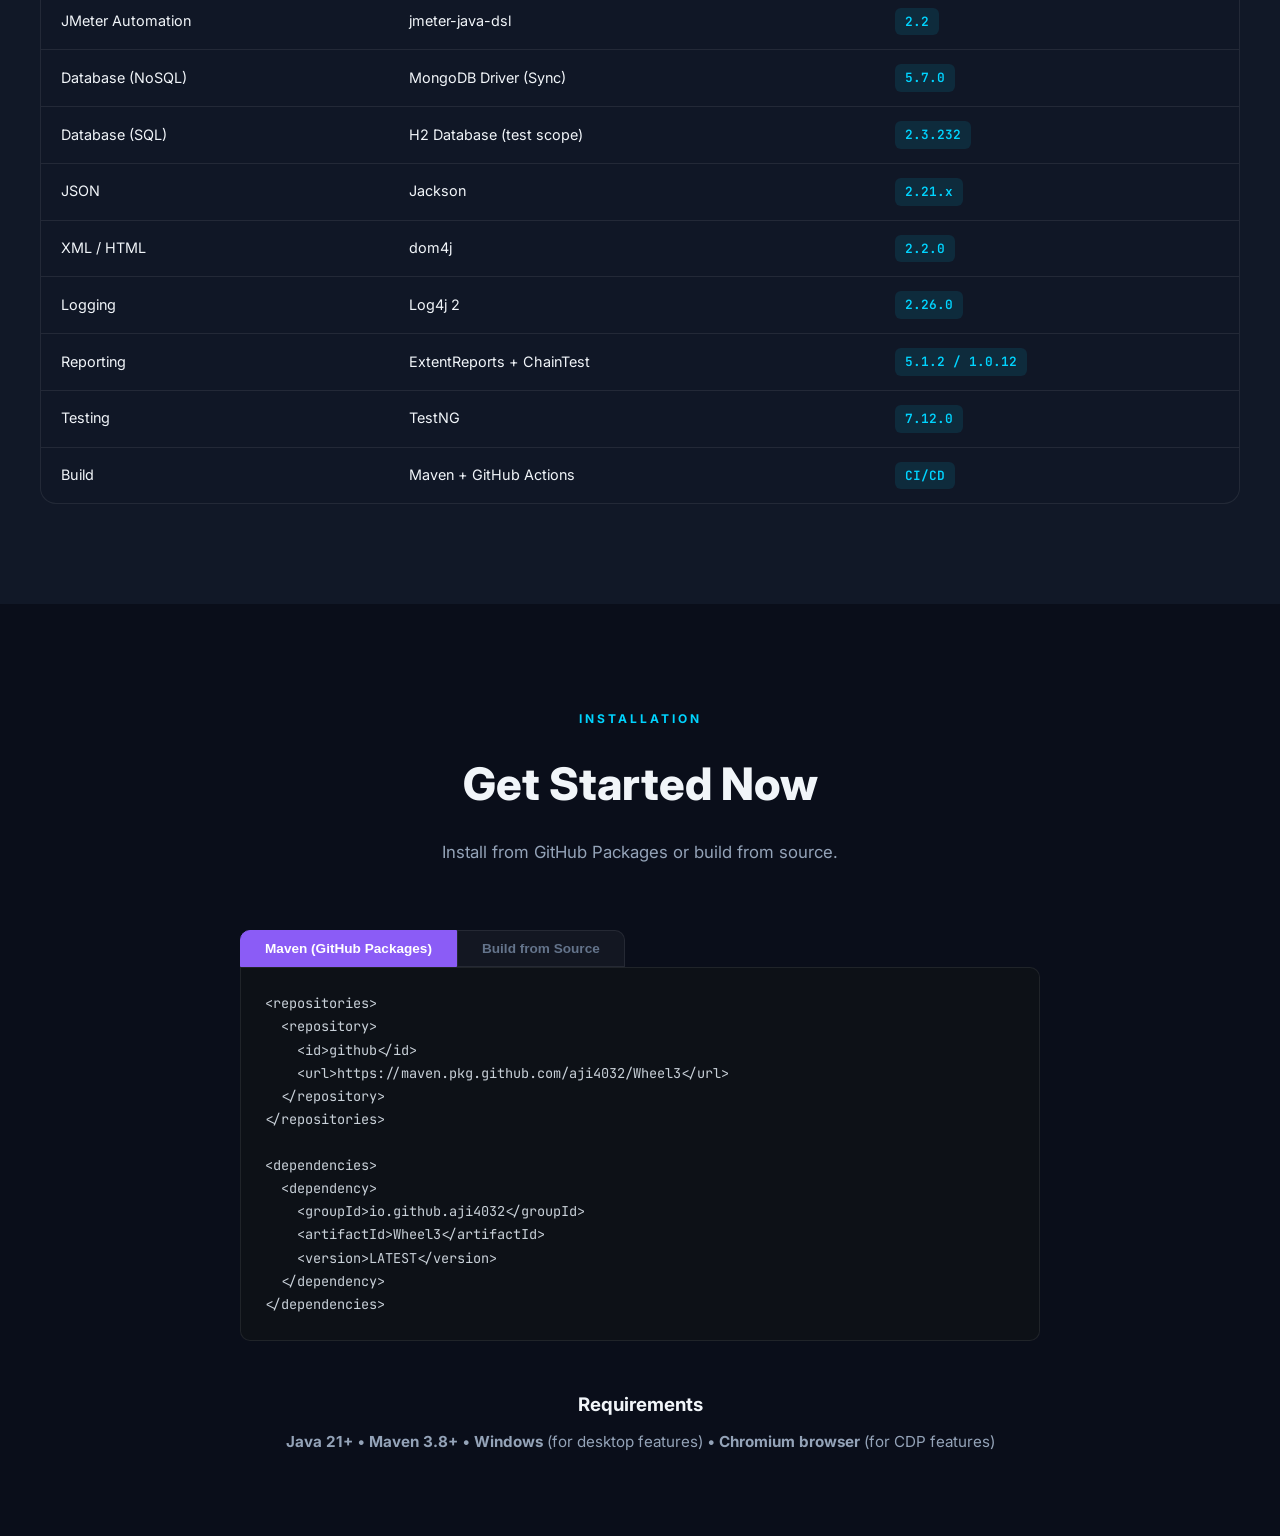
==== commit 2372daee: "[Ajith] || Enabled SQL DB Testing util" ====
--- a/docs/index.html
+++ b/docs/index.html
@@ -130,6 +130,11 @@
         <p>Full CRUD operations (insert, find, update, delete, aggregation) with connection pooling, authentication support, and automatic resource management.</p>
       </div>
       <div class="feature-card fade-in">
+        <div class="feature-icon">💾</div>
+        <h3>SQL DB Integration</h3>
+        <p>Full CRUD operations (insert, batch insert, find, update, delete, count) and generic parameterized SQL executions for JDBC-compliant databases (H2, MySQL, PostgreSQL, etc.).</p>
+      </div>
+      <div class="feature-card fade-in">
         <div class="feature-icon">🛠️</div>
         <h3>Rich Utilities</h3>
         <p>JSON (Jackson), Excel (POI), PDF, file ops, checksums, logging (Log4j 2), and ExtentReports / ChainTest integration.</p>
@@ -180,7 +185,7 @@
       <div class="arch-card fade-in">
         <div class="arch-icon">🛠️</div>
         <h4>tools</h4>
-        <p>JSON, Excel, PDF, logging, reporting, video recording, MongoDB utilities, and file operations</p>
+        <p>JSON, Excel, PDF, logging, reporting, video recording, MongoDB &amp; SQL database utilities, and file operations</p>
       </div>
       <div class="arch-card fade-in">
         <div class="arch-icon">📱</div>
@@ -324,6 +329,43 @@
       </div>
     </div>
 
+    <!-- SQL DB Integration -->
+    <div class="code-section fade-in" style="margin-bottom: 4rem;">
+      <div class="code-info">
+        <h3>💾 SQL Database Operations</h3>
+        <p>Connect to any SQL database via JDBC connection strings. Perform CRUD operations using Java maps and run custom parameterized prepared statements with automatic resource cleanup.</p>
+      </div>
+      <div class="code-block">
+        <div class="code-block-header">
+          <span class="code-dot code-dot--red"></span>
+          <span class="code-dot code-dot--yellow"></span>
+          <span class="code-dot code-dot--green"></span>
+          <span class="code-block-title">SQLTest.java</span>
+        </div>
+        <pre><code><span class="cmt">// Connect to SQL DB</span>
+<span class="type">SQLDatabaseUtilities</span> db = <span class="kw">new</span> <span class="type">SQLDatabaseUtilities</span>(
+    <span class="str">"jdbc:h2:mem:testdb"</span>, <span class="str">"sa"</span>, <span class="str">""</span>
+);
+
+<span class="cmt">// Insert a row</span>
+db.<span class="fn">insertOne</span>(<span class="str">"users"</span>,
+    <span class="type">Map</span>.<span class="fn">of</span>(<span class="str">"name"</span>, <span class="str">"Alice"</span>, <span class="str">"age"</span>, 30, <span class="str">"status"</span>, <span class="str">"active"</span>)
+);
+
+<span class="cmt">// Query rows</span>
+<span class="type">List</span>&lt;<span class="type">Map</span>&lt;<span class="type">String</span>, <span class="type">Object</span>&gt;&gt; results = db.<span class="fn">find</span>(
+    <span class="str">"users"</span>, <span class="str">"age = ?"</span>, 30
+);
+
+<span class="cmt">// Run prepared SQL execution</span>
+db.<span class="fn">executeUpdate</span>(
+    <span class="str">"UPDATE users SET status = ? WHERE name = ?"</span>,
+    <span class="str">"inactive"</span>, <span class="str">"Alice"</span>
+);
+db.<span class="fn">close</span>();</code></pre>
+      </div>
+    </div>
+
     <!-- JMeter Load Testing -->
     <div class="code-section fade-in">
       <div class="code-info">
@@ -370,7 +412,8 @@
           <tr><td>HTTP Client</td><td>OkHttp</td><td><span class="tech-badge">5.3.2</span></td></tr>
           <tr><td>REST Client</td><td>Apache HttpClient</td><td><span class="tech-badge">4.5.14</span></td></tr>
           <tr><td>JMeter Automation</td><td>jmeter-java-dsl</td><td><span class="tech-badge">2.2</span></td></tr>
-          <tr><td>Database</td><td>MongoDB Driver (Sync)</td><td><span class="tech-badge">5.7.0</span></td></tr>
+          <tr><td>Database (NoSQL)</td><td>MongoDB Driver (Sync)</td><td><span class="tech-badge">5.7.0</span></td></tr>
+          <tr><td>Database (SQL)</td><td>H2 Database (test scope)</td><td><span class="tech-badge">2.3.232</span></td></tr>
           <tr><td>JSON</td><td>Jackson</td><td><span class="tech-badge">2.21.x</span></td></tr>
           <tr><td>XML / HTML</td><td>dom4j</td><td><span class="tech-badge">2.2.0</span></td></tr>
           <tr><td>Logging</td><td>Log4j 2</td><td><span class="tech-badge">2.26.0</span></td></tr>
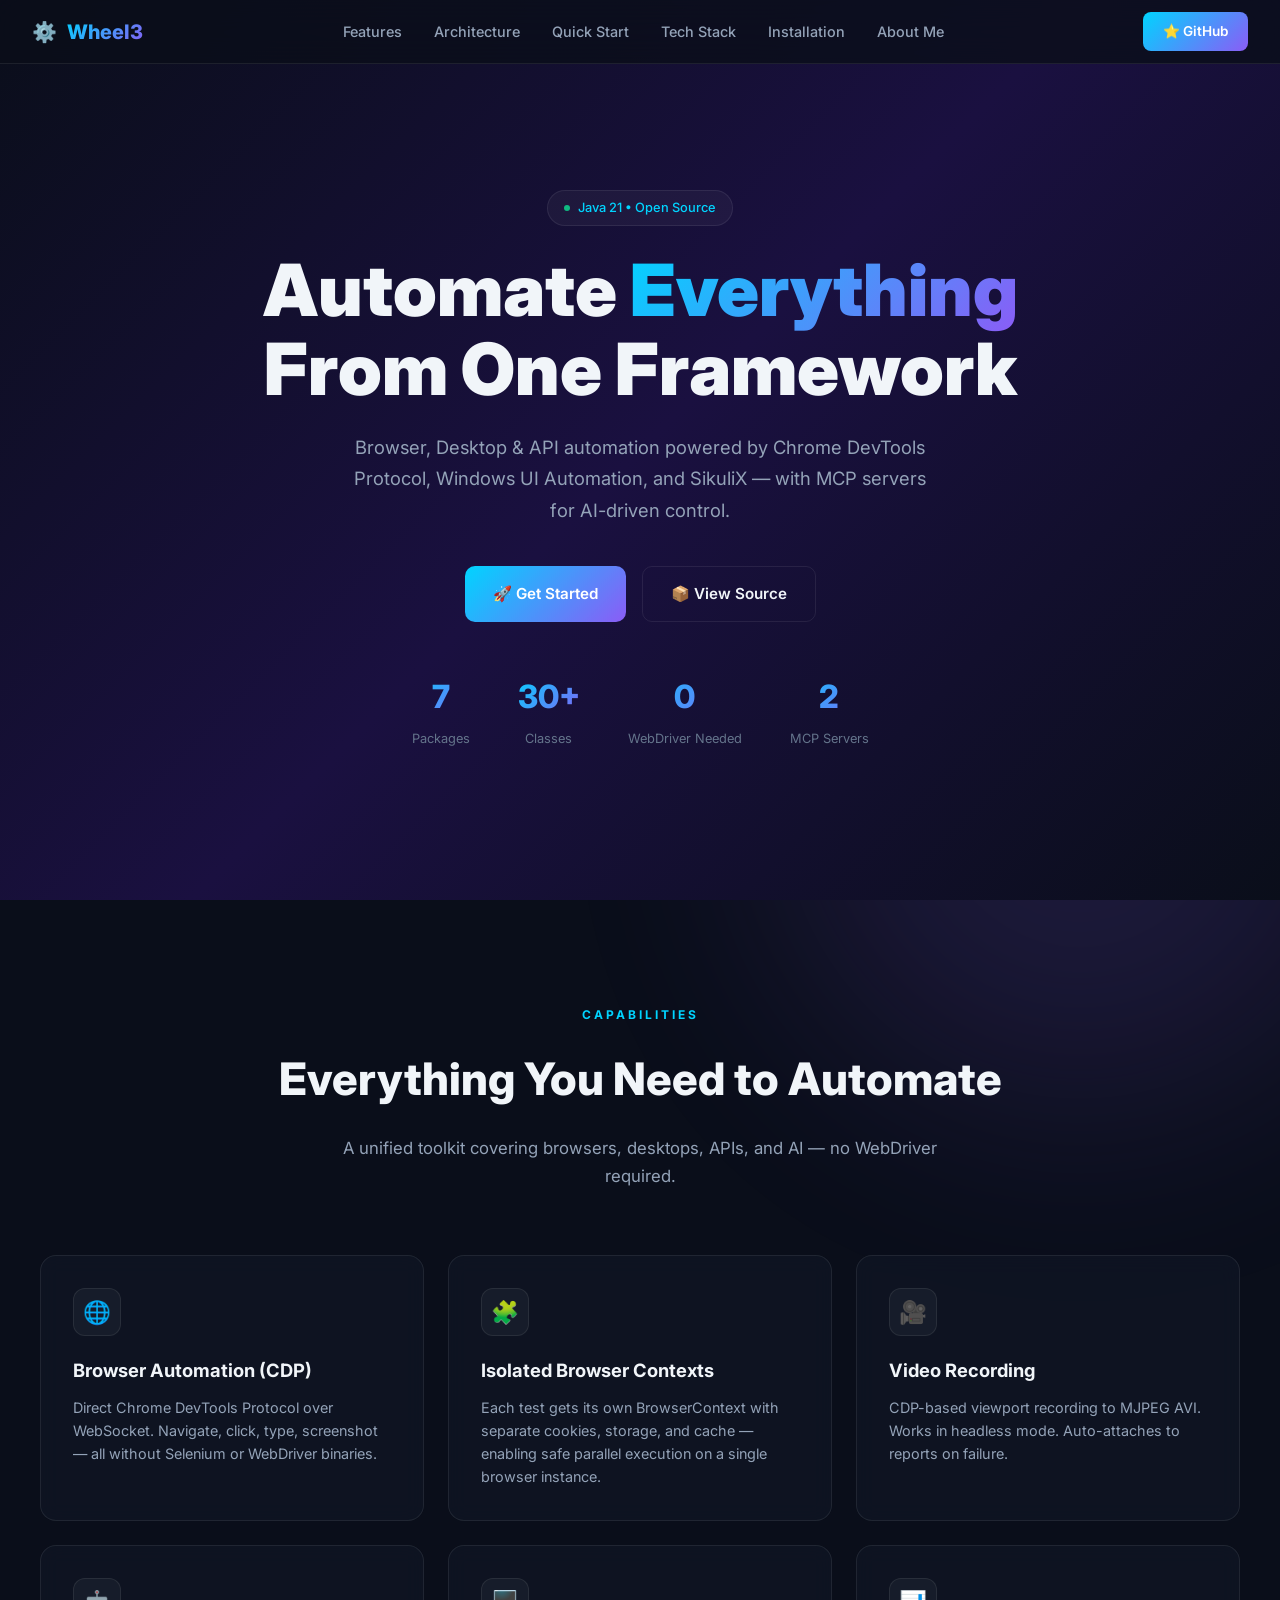
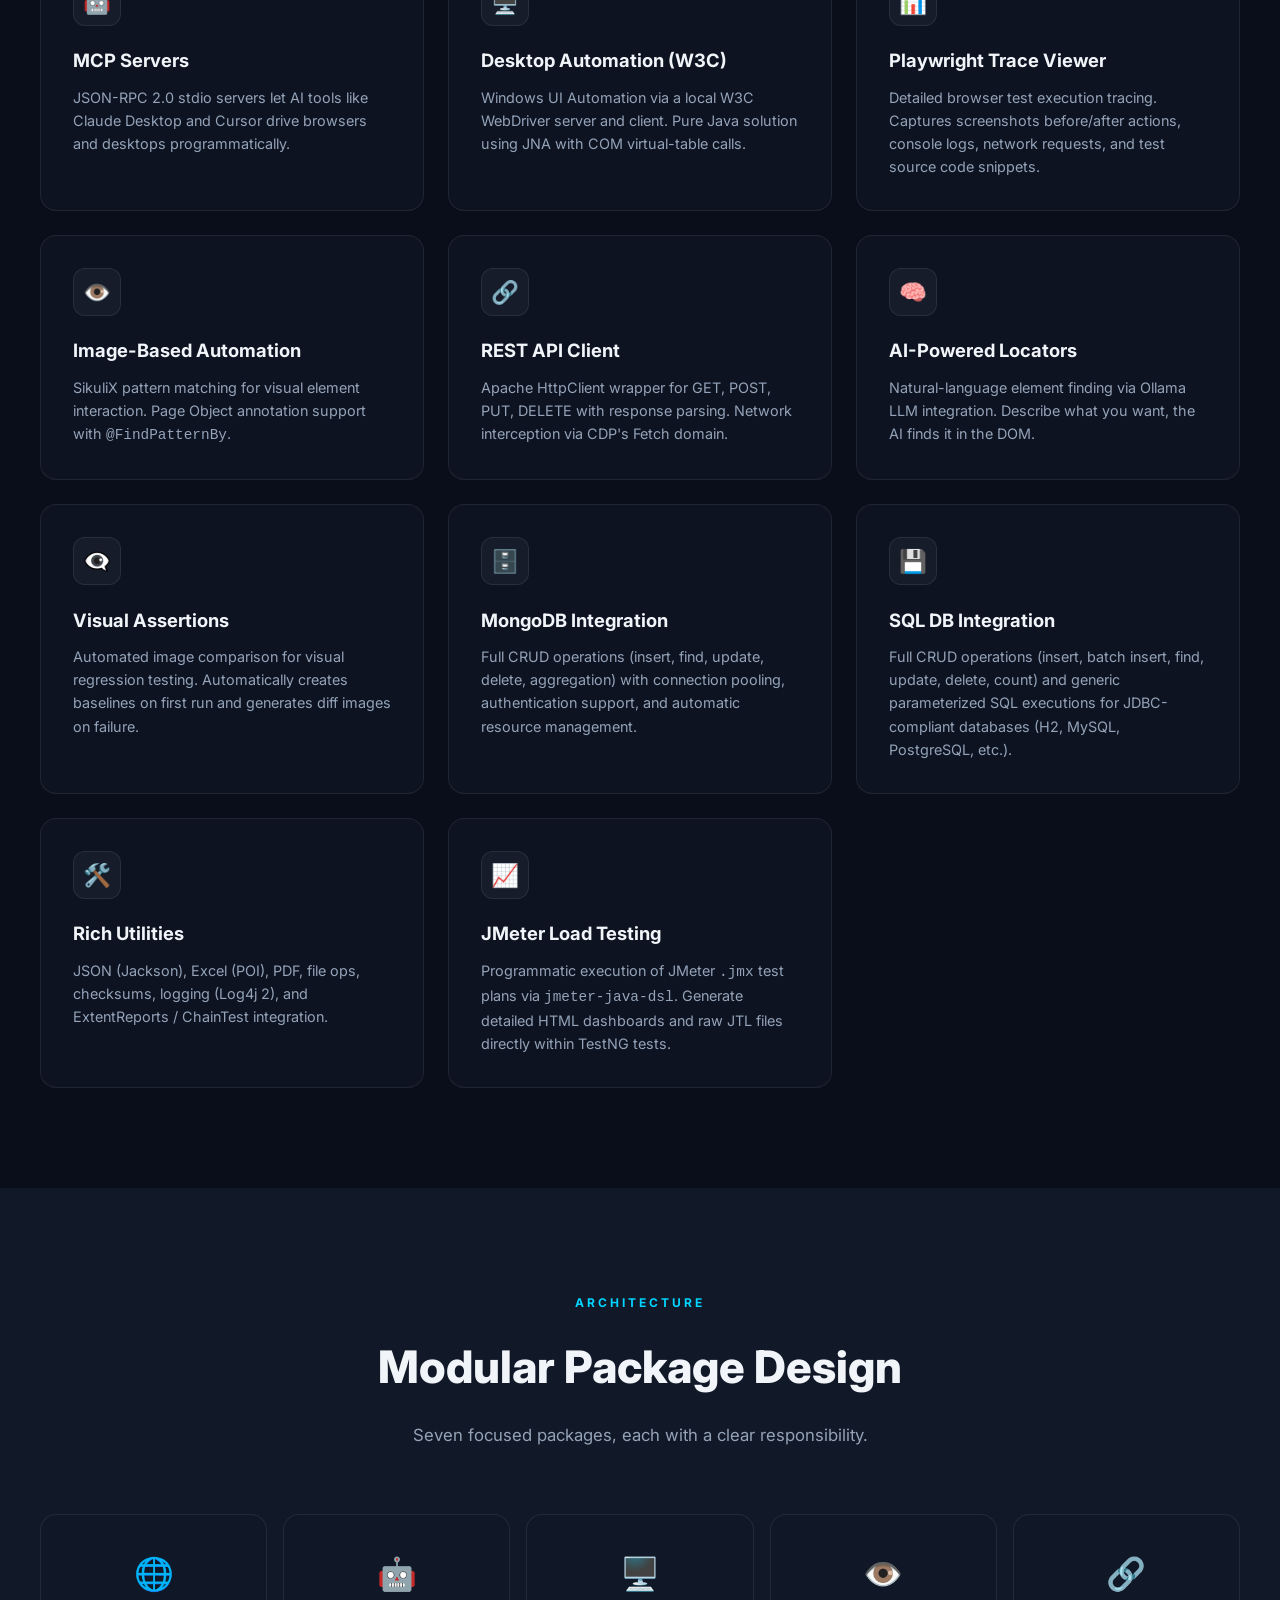
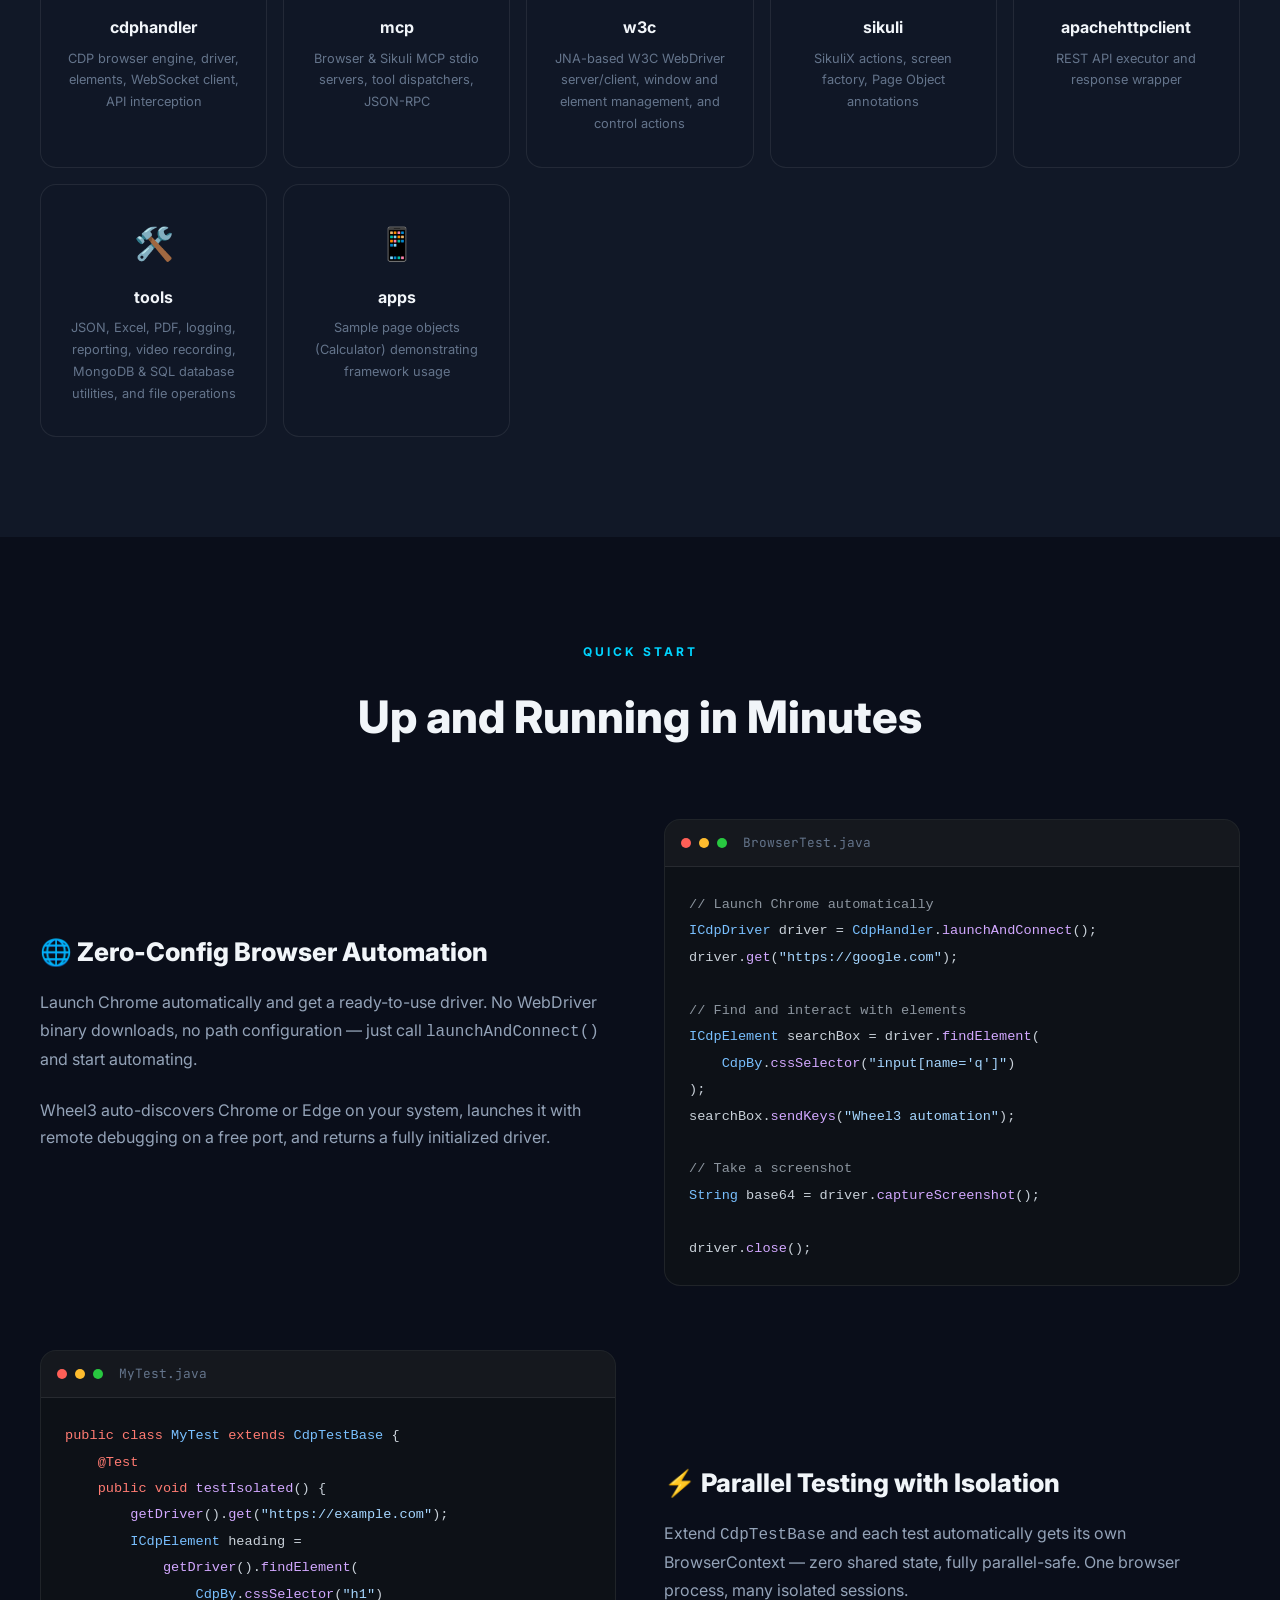
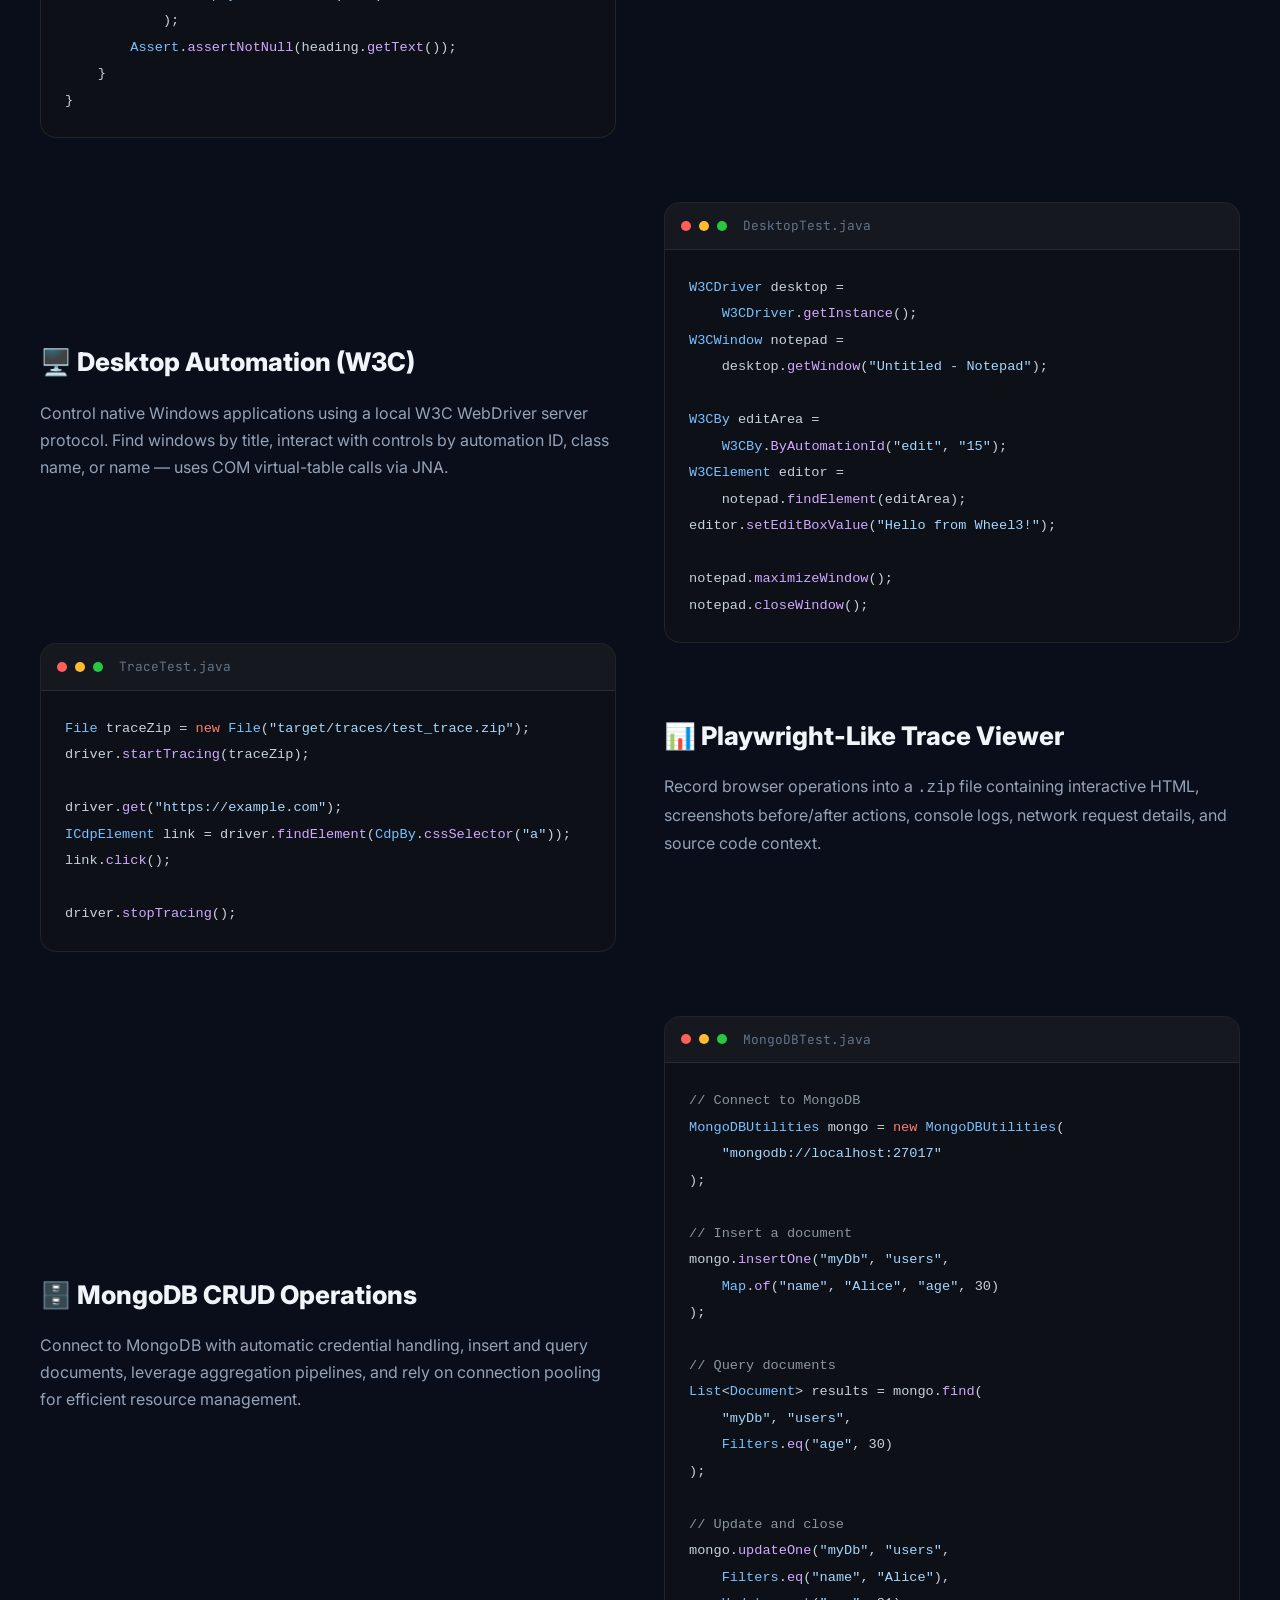
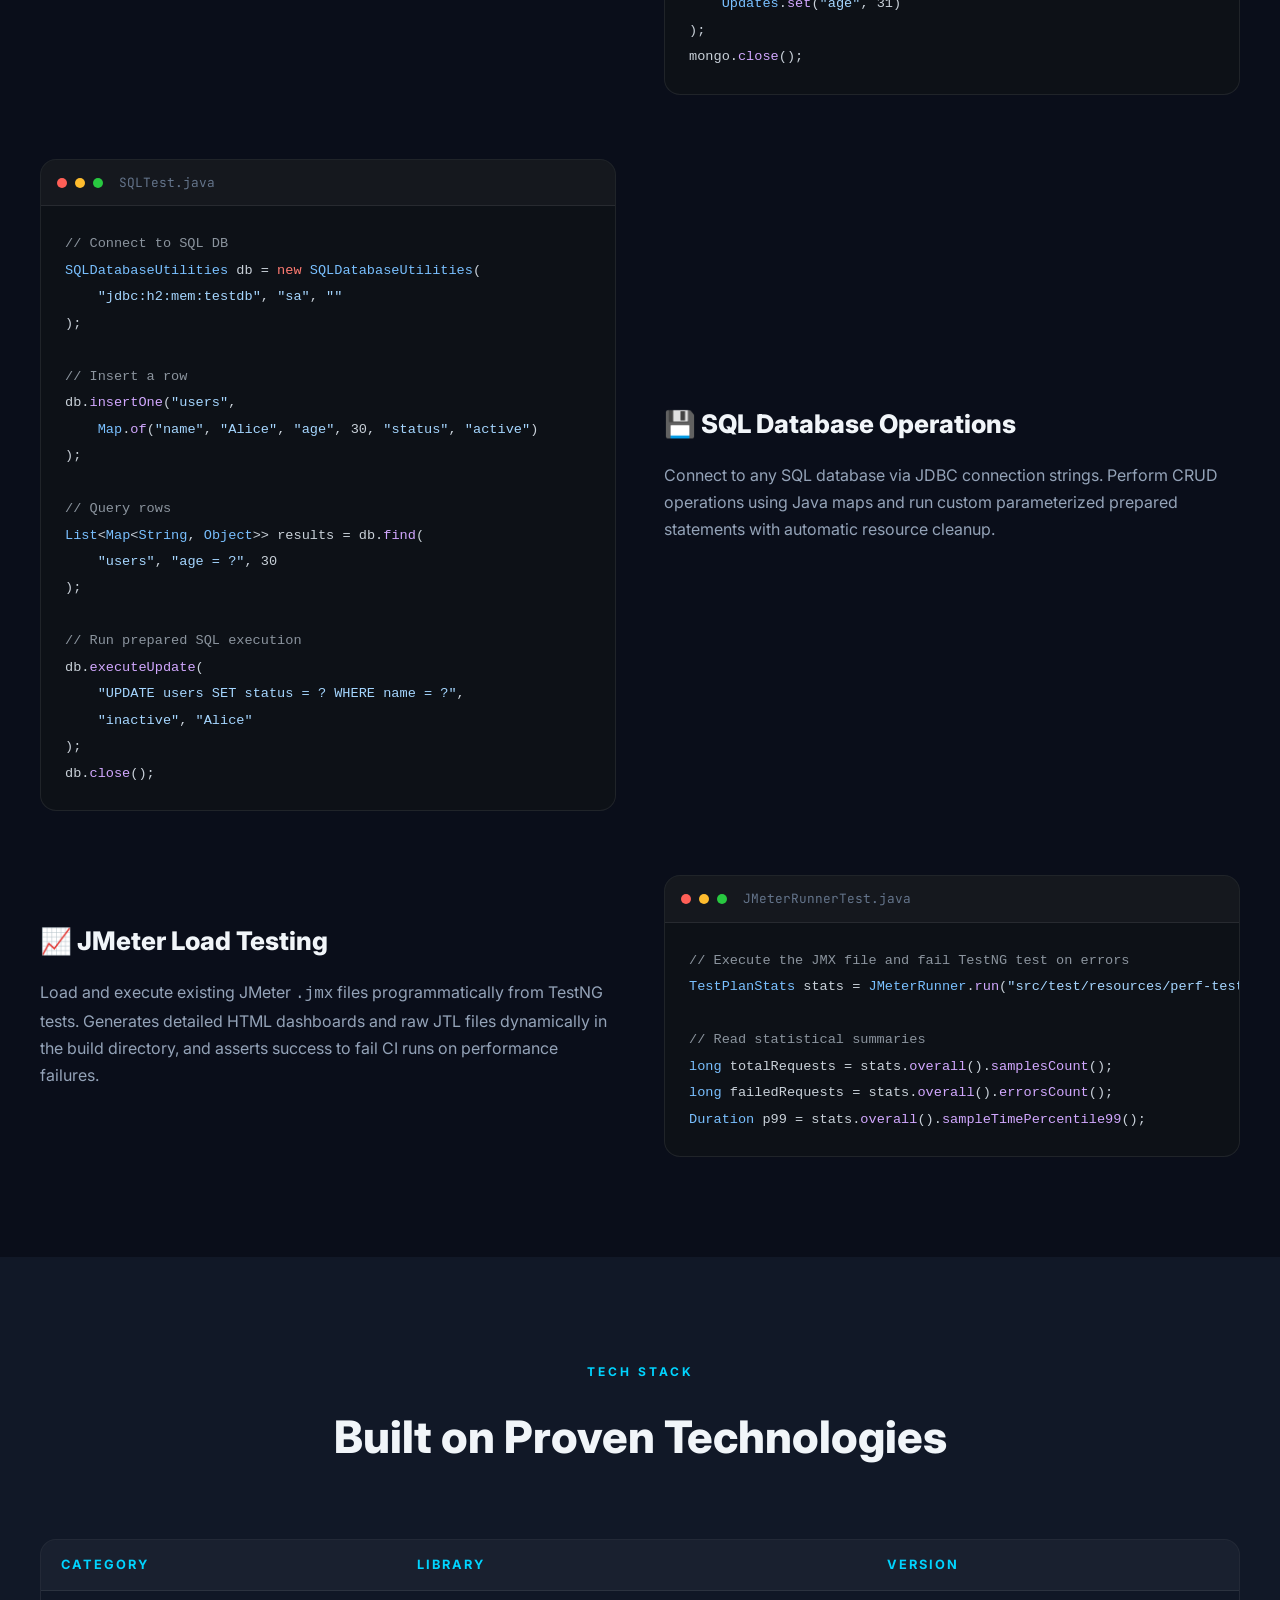
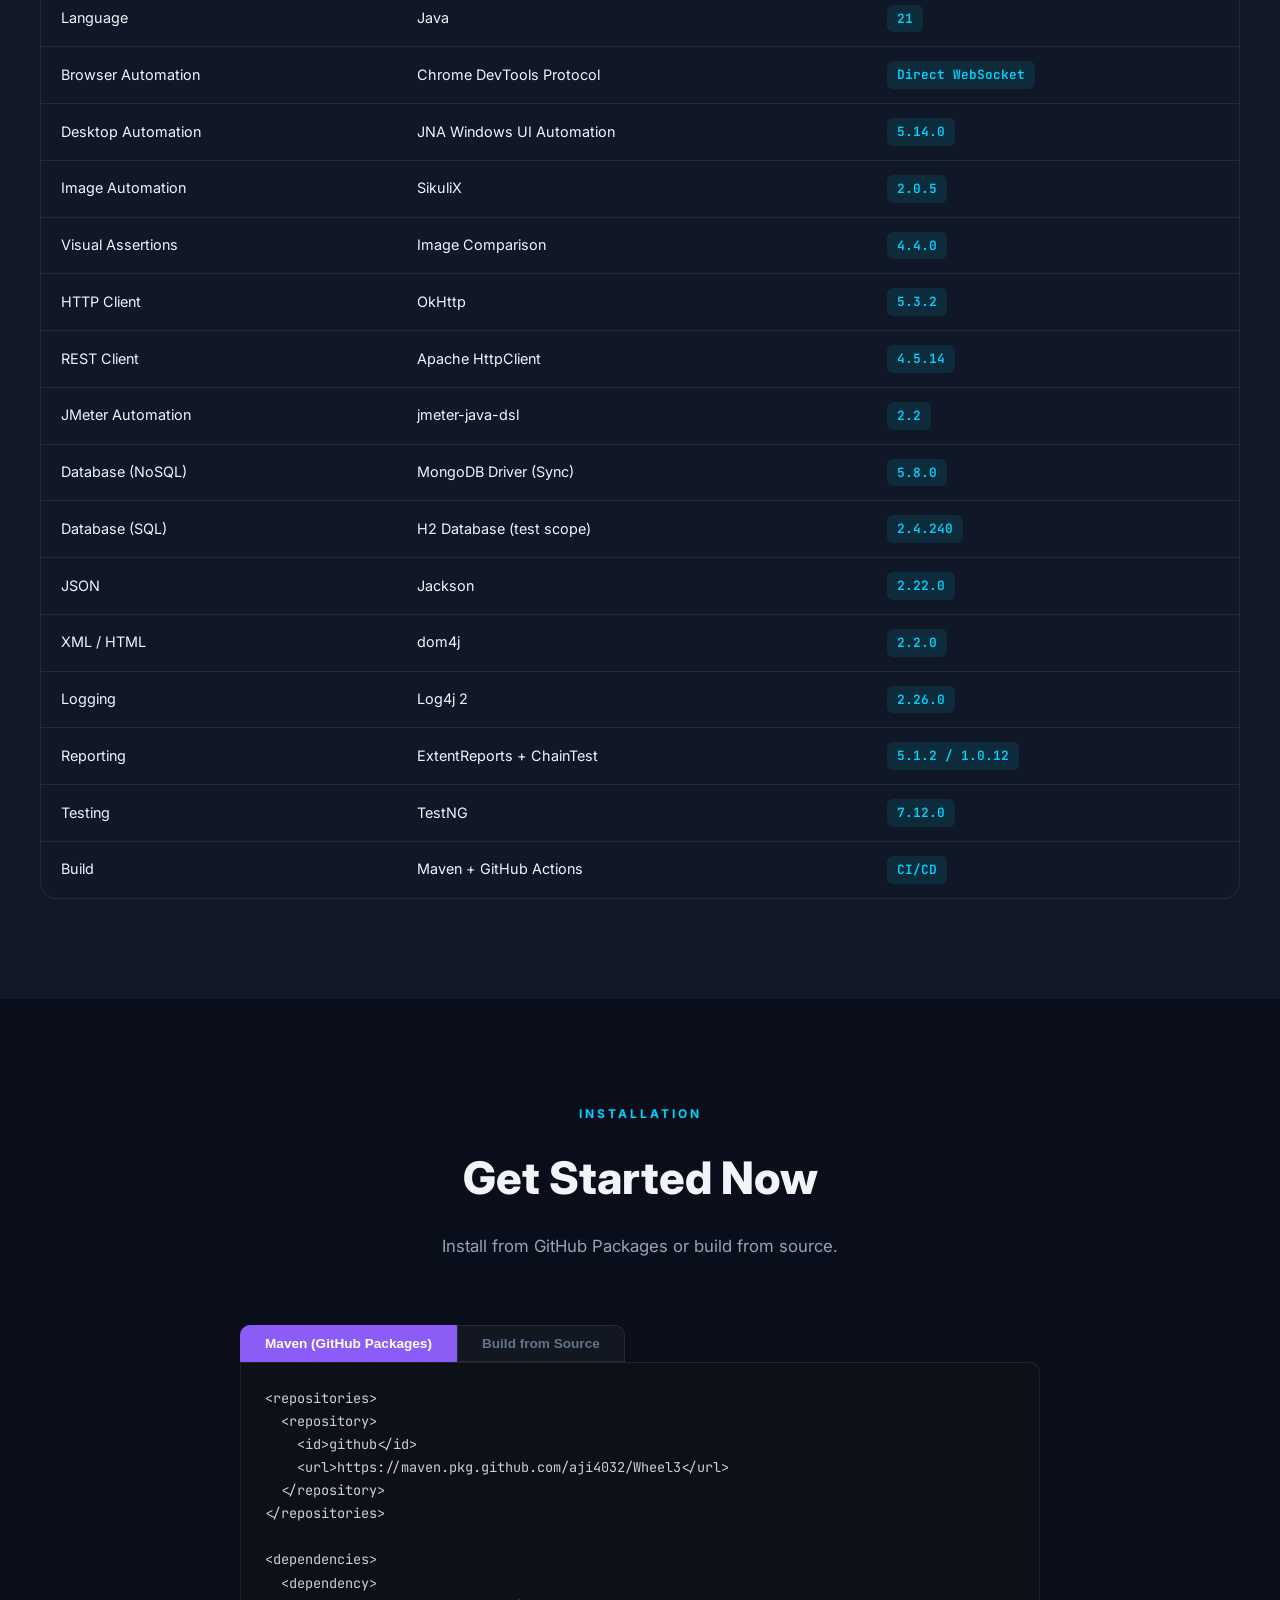
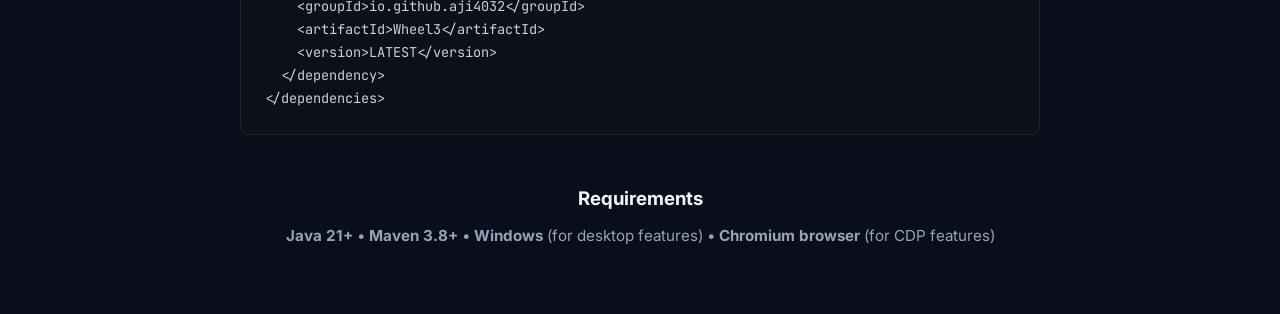
==== commit e4dfcbd4: "[Ajith] || README.md & index.html updated" ====
--- a/docs/index.html
+++ b/docs/index.html
@@ -101,8 +101,13 @@
       </div>
       <div class="feature-card fade-in">
         <div class="feature-icon">🖥️</div>
-        <h3>Desktop Automation</h3>
-        <p>Windows UI Automation via the MS UIAutomation API (marquee package). Interact with native Win32, WPF, and UWP controls.</p>
+        <h3>Desktop Automation (W3C)</h3>
+        <p>Windows UI Automation via a local W3C WebDriver server and client. Pure Java solution using JNA with COM virtual-table calls.</p>
+      </div>
+      <div class="feature-card fade-in">
+        <div class="feature-icon">📊</div>
+        <h3>Playwright Trace Viewer</h3>
+        <p>Detailed browser test execution tracing. Captures screenshots before/after actions, console logs, network requests, and test source code snippets.</p>
       </div>
       <div class="feature-card fade-in">
         <div class="feature-icon">👁️</div>
@@ -169,8 +174,8 @@
       </div>
       <div class="arch-card fade-in">
         <div class="arch-icon">🖥️</div>
-        <h4>marquee</h4>
-        <p>Windows UI Automation driver, windows, elements, rich control helpers</p>
+        <h4>w3c</h4>
+        <p>JNA-based W3C WebDriver server/client, window and element management, and control actions</p>
       </div>
       <div class="arch-card fade-in">
         <div class="arch-icon">👁️</div>
@@ -265,8 +270,8 @@
     <!-- Desktop Automation -->
     <div class="code-section fade-in">
       <div class="code-info">
-        <h3>🖥️ Desktop Automation</h3>
-        <p>Control native Windows applications using the MS UI Automation API. Find windows by title, interact with controls by automation ID, class name, or name — supports all standard Win32/WPF/UWP controls.</p>
+        <h3>🖥️ Desktop Automation (W3C)</h3>
+        <p>Control native Windows applications using a local W3C WebDriver server protocol. Find windows by title, interact with controls by automation ID, class name, or name — uses COM virtual-table calls via JNA.</p>
       </div>
       <div class="code-block">
         <div class="code-block-header">
@@ -275,14 +280,14 @@
           <span class="code-dot code-dot--green"></span>
           <span class="code-block-title">DesktopTest.java</span>
         </div>
-        <pre><code><span class="type">MarqueeDriver</span> desktop =
-    <span class="type">MarqueeDriver</span>.<span class="fn">getInstance</span>();
-<span class="type">MarqueeWindow</span> notepad =
+        <pre><code><span class="type">W3CDriver</span> desktop =
+    <span class="type">W3CDriver</span>.<span class="fn">getInstance</span>();
+<span class="type">W3CWindow</span> notepad =
     desktop.<span class="fn">getWindow</span>(<span class="str">"Untitled - Notepad"</span>);
 
-<span class="type">MarqueeBy</span> editArea =
-    <span class="type">MarqueeBy</span>.<span class="fn">ByAutomationId</span>(<span class="str">"edit"</span>, <span class="str">"15"</span>);
-<span class="type">MarqueeElement</span> editor =
+<span class="type">W3CBy</span> editArea =
+    <span class="type">W3CBy</span>.<span class="fn">ByAutomationId</span>(<span class="str">"edit"</span>, <span class="str">"15"</span>);
+<span class="type">W3CElement</span> editor =
     notepad.<span class="fn">findElement</span>(editArea);
 editor.<span class="fn">setEditBoxValue</span>(<span class="str">"Hello from Wheel3!"</span>);
 
@@ -291,13 +296,37 @@
       </div>
     </div>
 
-    <!-- MongoDB Integration -->
+    <!-- Playwright-Like Trace Viewer -->
     <div class="code-section fade-in" style="margin-bottom: 4rem; direction: rtl;">
       <div class="code-info" style="direction: ltr;">
+        <h3>📊 Playwright-Like Trace Viewer</h3>
+        <p>Record browser operations into a <code>.zip</code> file containing interactive HTML, screenshots before/after actions, console logs, network request details, and source code context.</p>
+      </div>
+      <div class="code-block" style="direction: ltr;">
+        <div class="code-block-header">
+          <span class="code-dot code-dot--red"></span>
+          <span class="code-dot code-dot--yellow"></span>
+          <span class="code-dot code-dot--green"></span>
+          <span class="code-block-title">TraceTest.java</span>
+        </div>
+        <pre><code><span class="type">File</span> traceZip = <span class="kw">new</span> <span class="type">File</span>(<span class="str">"target/traces/test_trace.zip"</span>);
+driver.<span class="fn">startTracing</span>(traceZip);
+
+driver.<span class="fn">get</span>(<span class="str">"https://example.com"</span>);
+<span class="type">ICdpElement</span> link = driver.<span class="fn">findElement</span>(<span class="type">CdpBy</span>.<span class="fn">cssSelector</span>(<span class="str">"a"</span>));
+link.<span class="fn">click</span>();
+
+driver.<span class="fn">stopTracing</span>();</code></pre>
+      </div>
+    </div>
+
+    <!-- MongoDB Integration -->
+    <div class="code-section fade-in" style="margin-bottom: 4rem;">
+      <div class="code-info">
         <h3>🗄️ MongoDB CRUD Operations</h3>
         <p>Connect to MongoDB with automatic credential handling, insert and query documents, leverage aggregation pipelines, and rely on connection pooling for efficient resource management.</p>
       </div>
-      <div class="code-block" style="direction: ltr;">
+      <div class="code-block">
         <div class="code-block-header">
           <span class="code-dot code-dot--red"></span>
           <span class="code-dot code-dot--yellow"></span>
@@ -330,12 +359,12 @@
     </div>
 
     <!-- SQL DB Integration -->
-    <div class="code-section fade-in" style="margin-bottom: 4rem;">
-      <div class="code-info">
+    <div class="code-section fade-in" style="margin-bottom: 4rem; direction: rtl;">
+      <div class="code-info" style="direction: ltr;">
         <h3>💾 SQL Database Operations</h3>
         <p>Connect to any SQL database via JDBC connection strings. Perform CRUD operations using Java maps and run custom parameterized prepared statements with automatic resource cleanup.</p>
       </div>
-      <div class="code-block">
+      <div class="code-block" style="direction: ltr;">
         <div class="code-block-header">
           <span class="code-dot code-dot--red"></span>
           <span class="code-dot code-dot--yellow"></span>
@@ -406,15 +435,15 @@
         <tbody>
           <tr><td>Language</td><td>Java</td><td><span class="tech-badge">21</span></td></tr>
           <tr><td>Browser Automation</td><td>Chrome DevTools Protocol</td><td><span class="tech-badge">Direct WebSocket</span></td></tr>
-          <tr><td>Desktop Automation</td><td>MS UI Automation (mmarquee)</td><td><span class="tech-badge">0.7.0</span></td></tr>
+          <tr><td>Desktop Automation</td><td>JNA Windows UI Automation</td><td><span class="tech-badge">5.14.0</span></td></tr>
           <tr><td>Image Automation</td><td>SikuliX</td><td><span class="tech-badge">2.0.5</span></td></tr>
           <tr><td>Visual Assertions</td><td>Image Comparison</td><td><span class="tech-badge">4.4.0</span></td></tr>
           <tr><td>HTTP Client</td><td>OkHttp</td><td><span class="tech-badge">5.3.2</span></td></tr>
           <tr><td>REST Client</td><td>Apache HttpClient</td><td><span class="tech-badge">4.5.14</span></td></tr>
           <tr><td>JMeter Automation</td><td>jmeter-java-dsl</td><td><span class="tech-badge">2.2</span></td></tr>
-          <tr><td>Database (NoSQL)</td><td>MongoDB Driver (Sync)</td><td><span class="tech-badge">5.7.0</span></td></tr>
-          <tr><td>Database (SQL)</td><td>H2 Database (test scope)</td><td><span class="tech-badge">2.3.232</span></td></tr>
-          <tr><td>JSON</td><td>Jackson</td><td><span class="tech-badge">2.21.x</span></td></tr>
+          <tr><td>Database (NoSQL)</td><td>MongoDB Driver (Sync)</td><td><span class="tech-badge">5.8.0</span></td></tr>
+          <tr><td>Database (SQL)</td><td>H2 Database (test scope)</td><td><span class="tech-badge">2.4.240</span></td></tr>
+          <tr><td>JSON</td><td>Jackson</td><td><span class="tech-badge">2.22.0</span></td></tr>
           <tr><td>XML / HTML</td><td>dom4j</td><td><span class="tech-badge">2.2.0</span></td></tr>
           <tr><td>Logging</td><td>Log4j 2</td><td><span class="tech-badge">2.26.0</span></td></tr>
           <tr><td>Reporting</td><td>ExtentReports + ChainTest</td><td><span class="tech-badge">5.1.2 / 1.0.12</span></td></tr>
